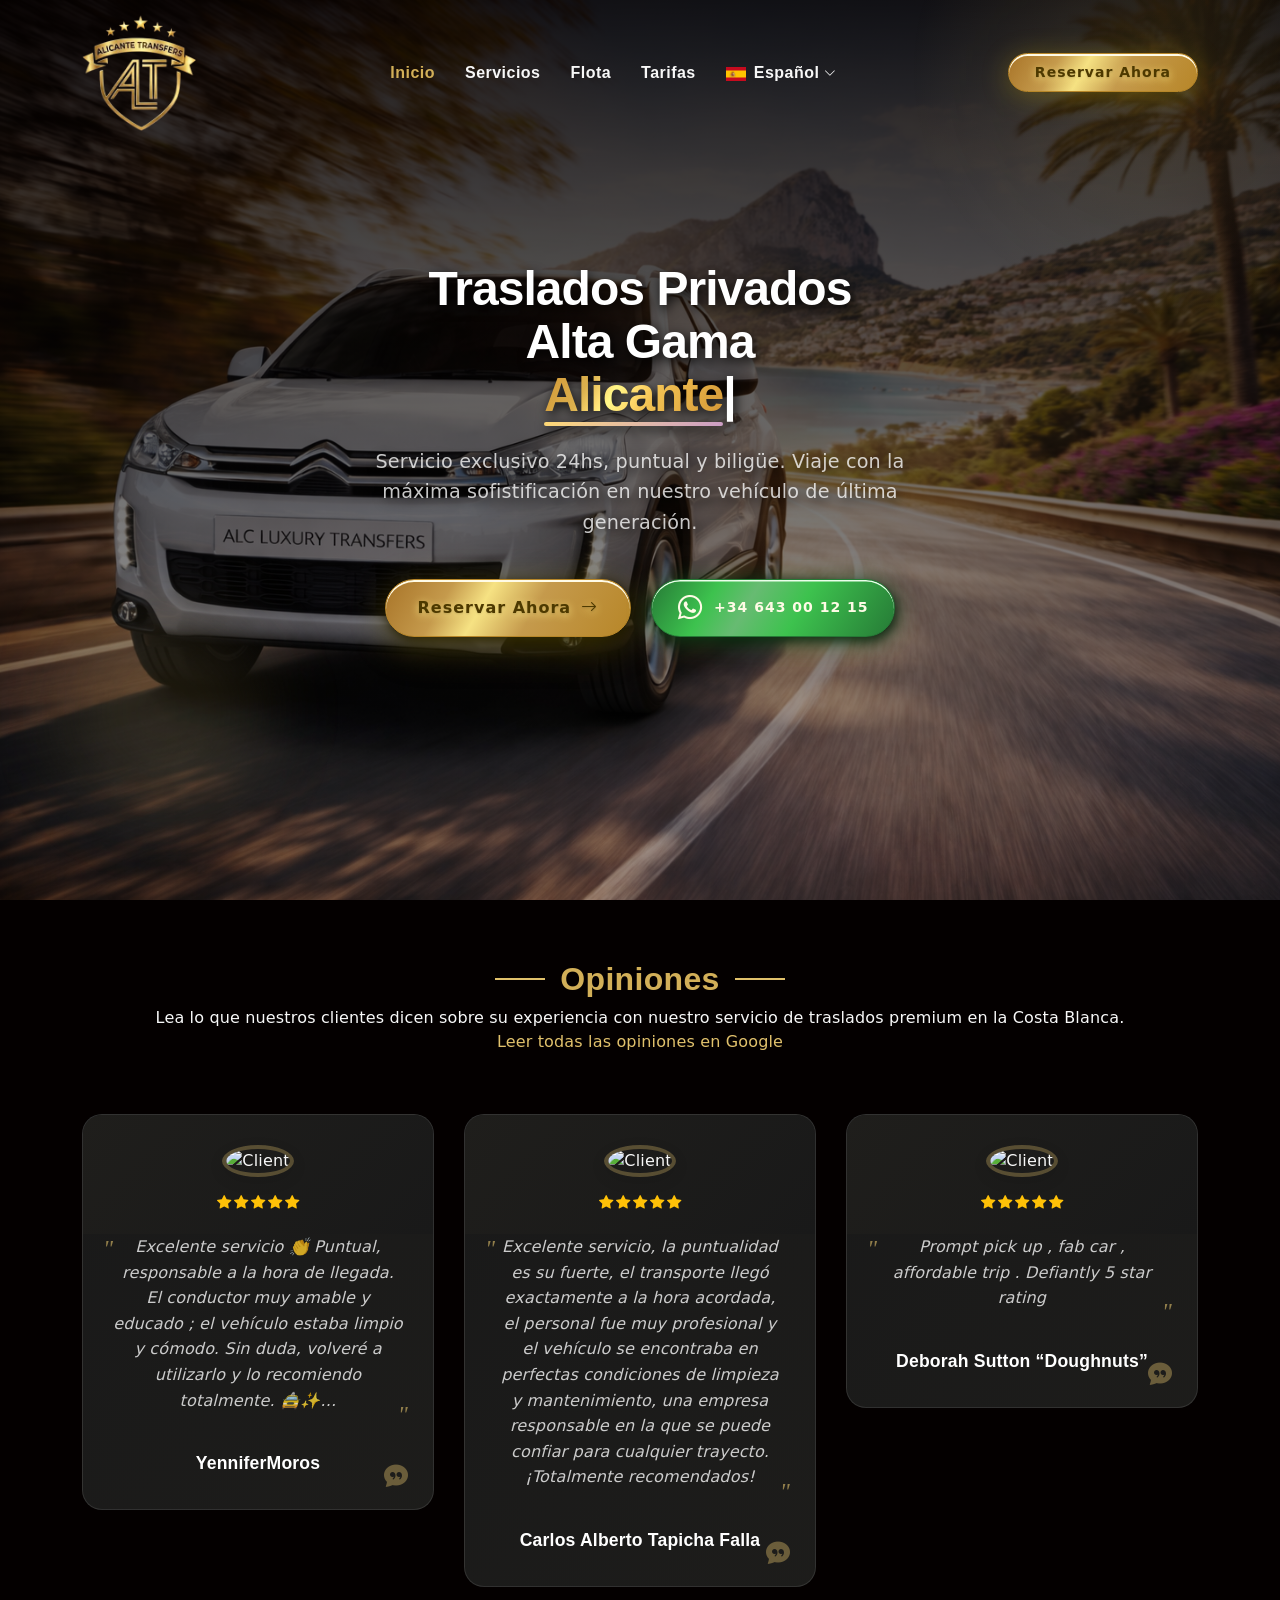
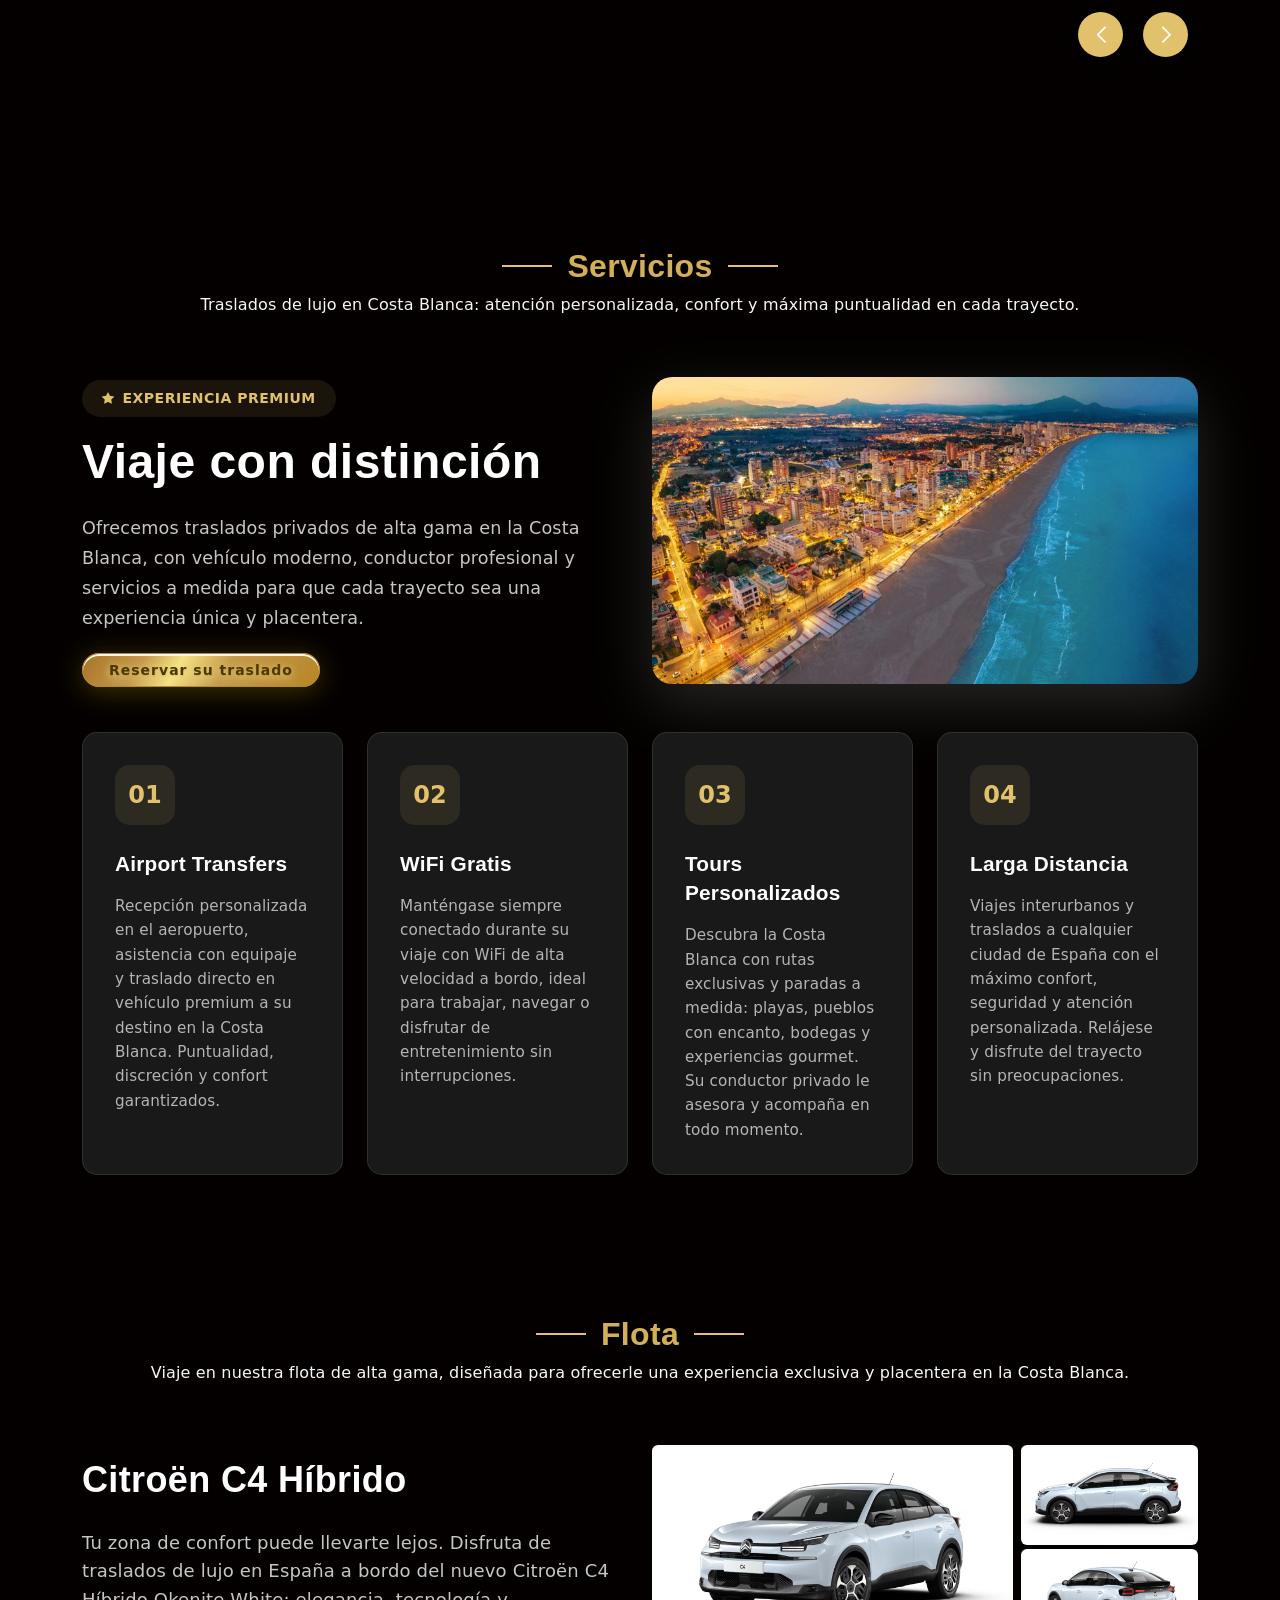
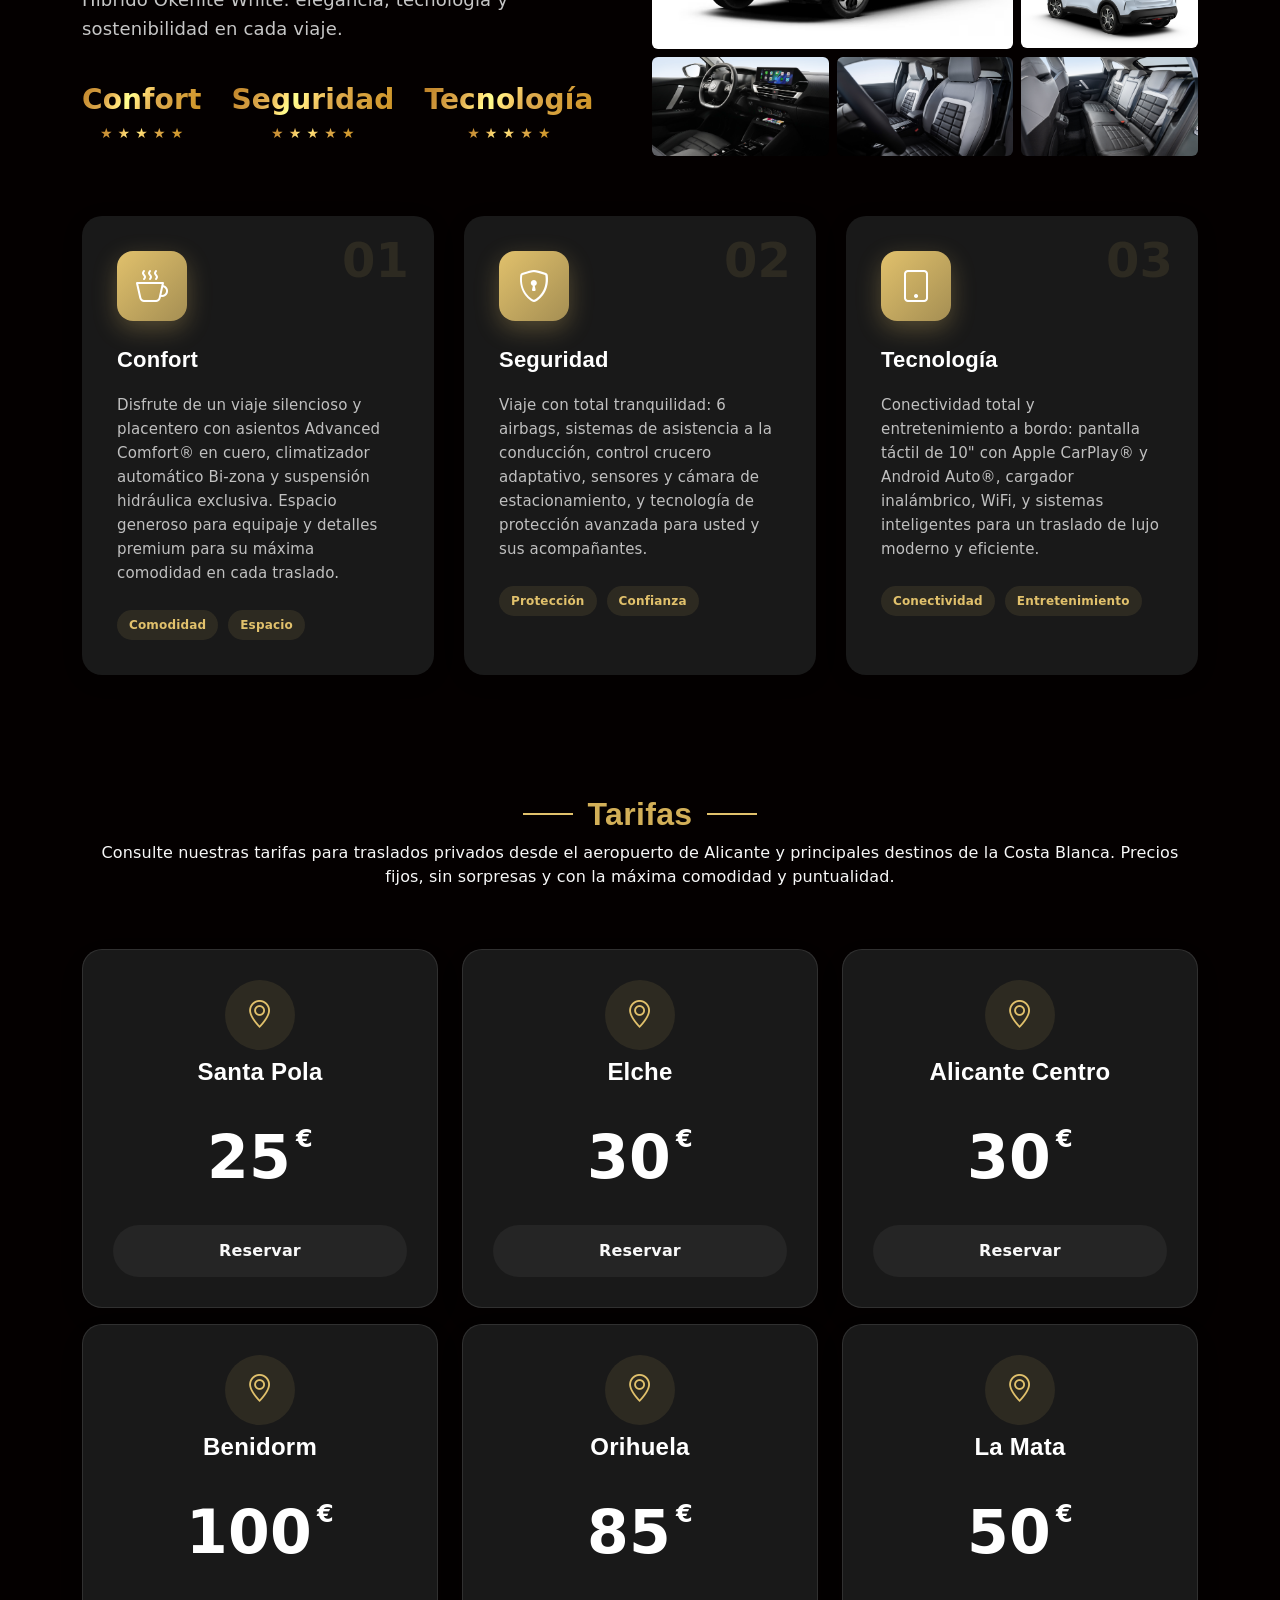
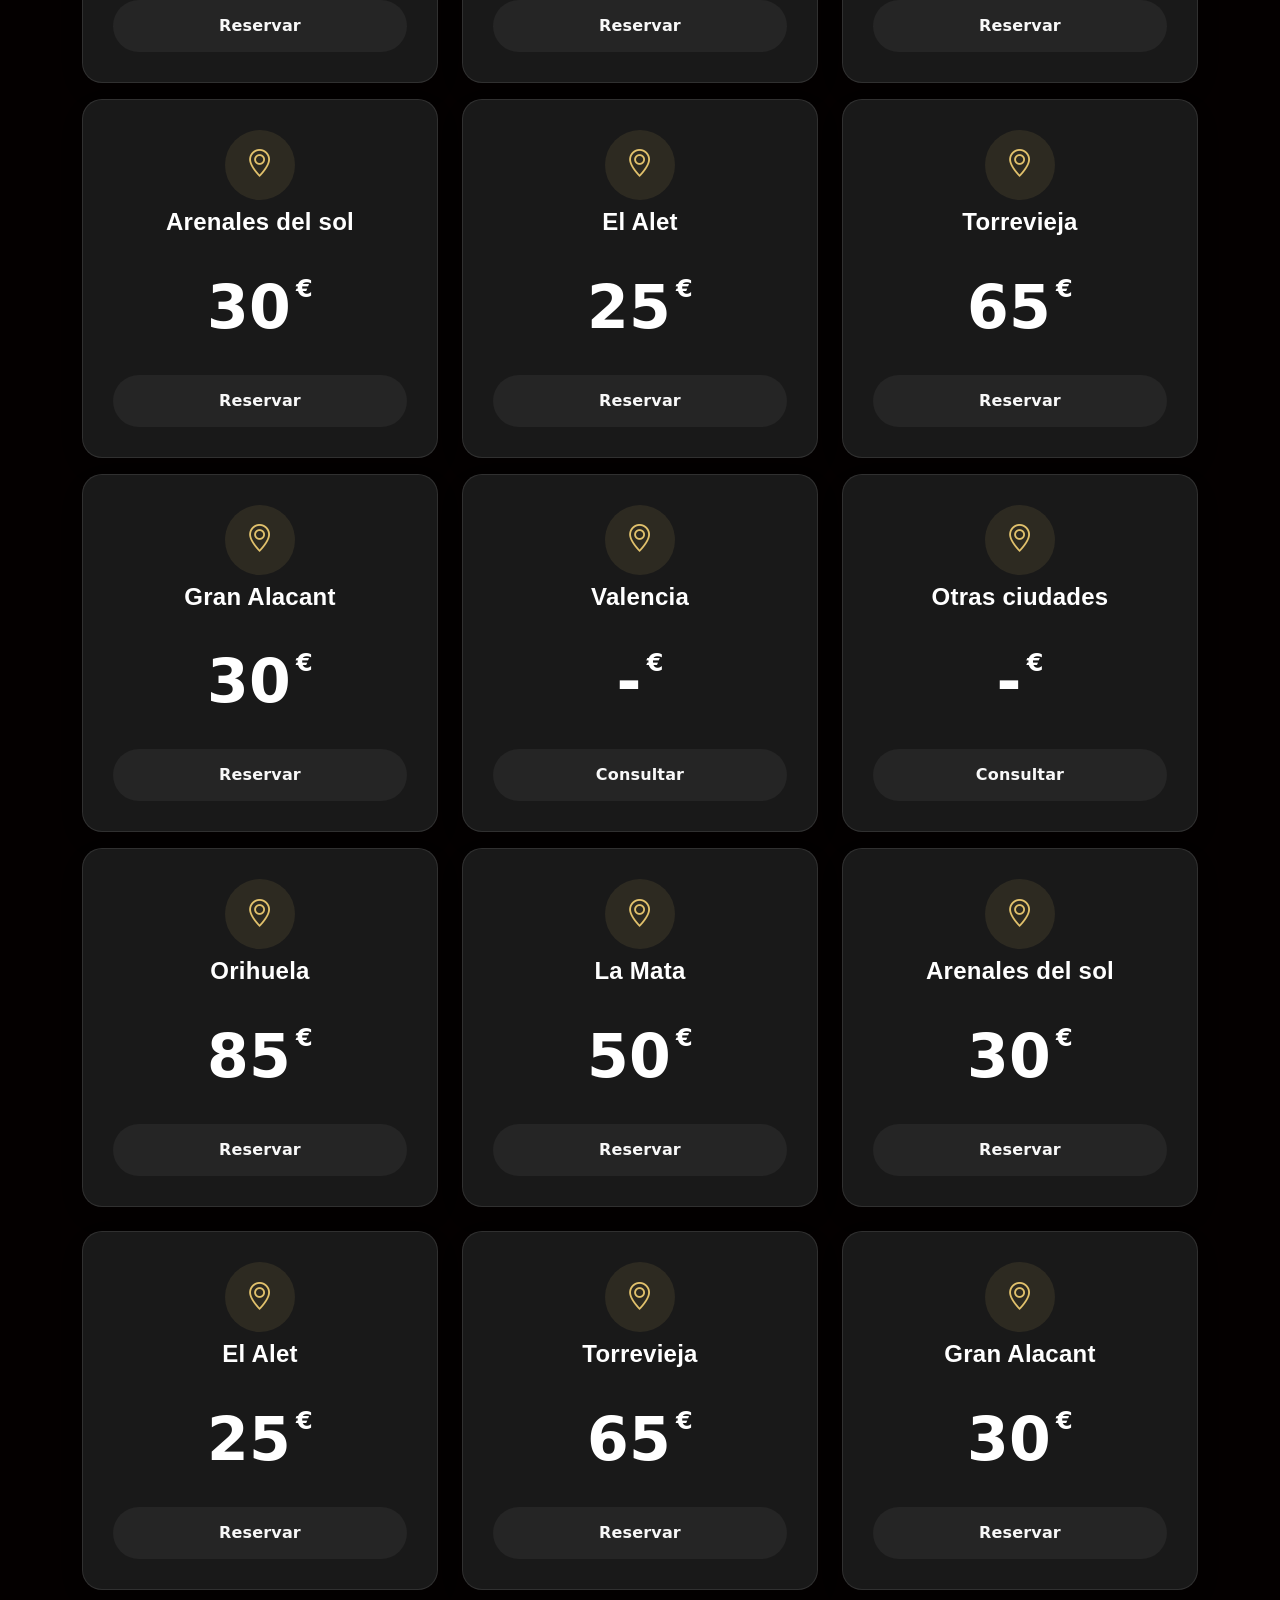
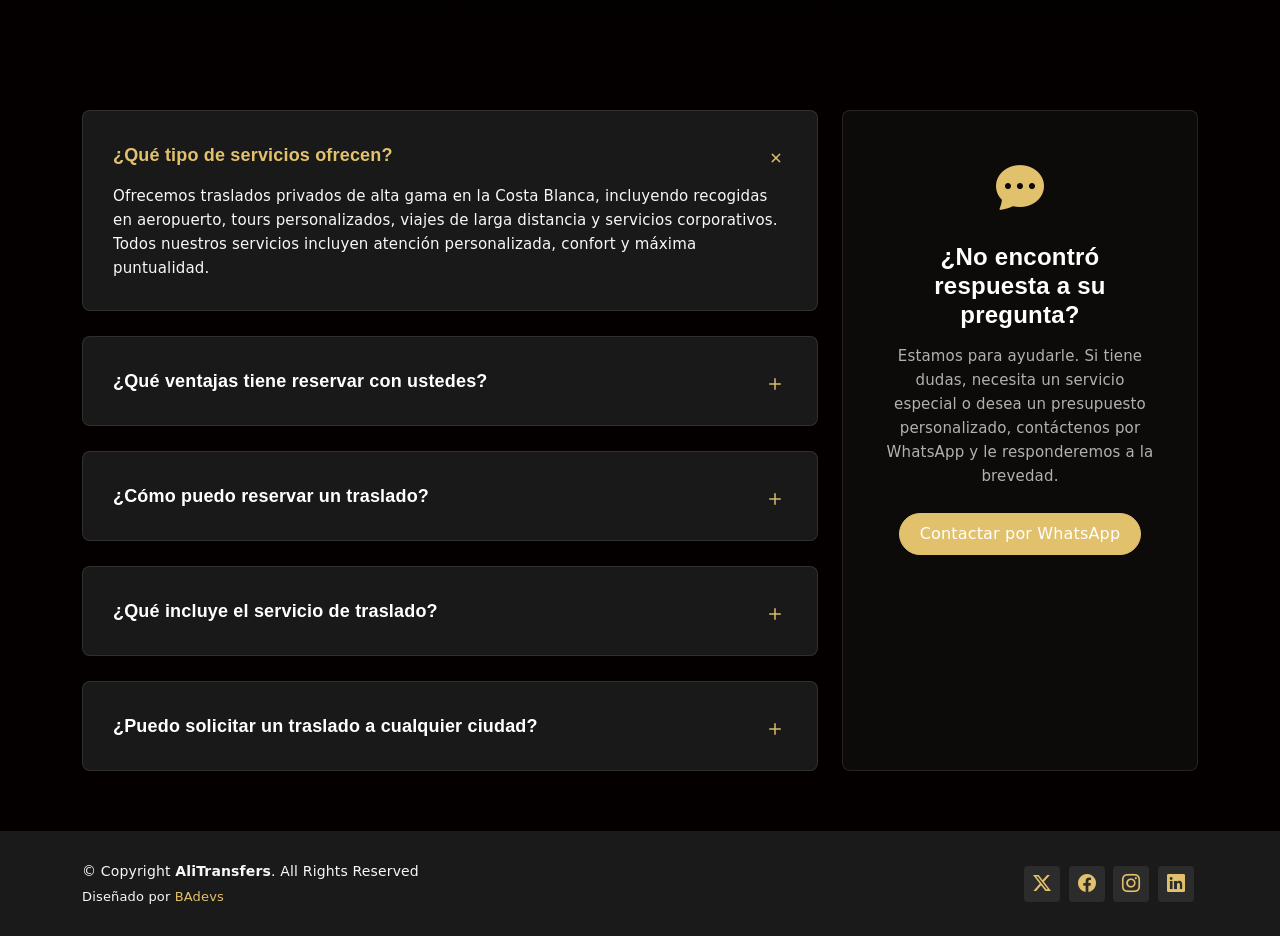
==== es/index.html @ 5e10431e "post qa test" ====
<!DOCTYPE html>
<html lang="es">

<head>
  <meta charset="utf-8">
  <meta content="width=device-width, initial-scale=1.0" name="viewport">
  <title>Traslados Privados Costa Blanca | Alicante, Elche, Benidorm y Valencia | AliTransfers</title>
  <meta name="description" content="Traslados privados de lujo en Costa Blanca, Alicante, Elche, Benidorm y Valencia. Servicio exclusivo 24/7, conductor profesional, vehículo moderno, atención personalizada, puntualidad y confort. Reserva tu transfer premium con AliTransfers.">

  <!-- Open Graph Meta Tags -->
  <meta property="og:title" content="Traslados Privados Costa Blanca | Alicante, Elche, Benidorm y Valencia | AliTransfers">
  <meta property="og:description" content="Traslados privados de lujo en Costa Blanca, Alicante, Elche, Benidorm y Valencia. Servicio exclusivo 24/7, conductor profesional, vehículo moderno, atención personalizada, puntualidad y confort. Reserva tu transfer premium con AliTransfers.">
  <meta property="og:type" content="website">
  <meta property="og:url" content="https://alitransfers.com/es/">
  <meta property="og:image" content="https://alitransfers.com/assets/img/misc/alicante-transfers5.png">
  <meta property="og:site_name" content="AliTransfers">
  <meta name="twitter:card" content="summary_large_image">
  <meta name="twitter:title" content="Traslados Privados Costa Blanca | Alicante, Elche, Benidorm y Valencia | AliTransfers">
  <meta name="twitter:description" content="Traslados privados de lujo en Costa Blanca, Alicante, Elche, Benidorm y Valencia. Servicio exclusivo 24/7, conductor profesional, vehículo moderno, atención personalizada, puntualidad y confort. Reserva tu transfer premium con AliTransfers.">
  <meta name="twitter:image" content="https://alitransfers.com/assets/img/misc/alicante-transfers5.png">

  <link rel="canonical" href="https://alitransfers.com/es/">
  <link rel="alternate" href="https://alitransfers.com/" hreflang="en">
  <link rel="alternate" href="https://alitransfers.com/es/" hreflang="es">
  <link rel="alternate" href="https://alitransfers.com/" hreflang="x-default">
  <meta name="robots" content="index, follow">
  <!-- Google Tag Manager -->

  <!-- Datos estructurados LocalBusiness -->
  <script type="application/ld+json">
  {
    "@context": "https://schema.org",
    "@type": "LocalBusiness",
    "name": "AliTransfers",
    "image": "https://alitransfers.com/assets/img/misc/alicante-transfers5.png",
    "@id": "https://alitransfers.com/es/",
    "url": "https://alitransfers.com/es/",
    "telephone": "+34 643 00 12 15",
    "address": {
      "@type": "PostalAddress",
      "addressLocality": "Alicante",
      "addressRegion": "Alicante",
      "addressCountry": "ES"
    },
    "areaServed": ["Alicante", "Elche", "Benidorm", "Valencia", "Santa Pola", "Costa Blanca"],
    "description": "Traslados privados de lujo en Costa Blanca, Alicante, Elche, Benidorm y Valencia. Servicio exclusivo 24/7, conductor profesional, vehículo moderno, atención personalizada, puntualidad y confort.",
    "priceRange": "€€",
    "contactPoint": {
      "@type": "ContactPoint",
      "telephone": "+34 643 00 12 15",
      "contactType": "servicio al cliente",
      "availableLanguage": ["Español", "Inglés"]
    }
  }
  </script>
  <!-- Datos estructurados de Reseñas/Testimonios -->
  <script type="application/ld+json">
  {
    "@context": "https://schema.org",
    "@type": "Product",
    "name": "AliTransfers - Traslados Privados Costa Blanca",
    "image": "https://alitransfers.com/assets/img/misc/alicante-transfers5.png",
    "aggregateRating": {
      "@type": "AggregateRating",
      "ratingValue": "5",
      "reviewCount": "5"
    },
    "review": [
      {
        "@type": "Review",
        "author": { "@type": "Person", "name": "YenniferMoros" },
        "reviewRating": { "@type": "Rating", "ratingValue": "5", "bestRating": "5" },
        "reviewBody": "Excelente servicio 👏 Puntual, responsable a la hora de llegada. El conductor muy amable y educado ; el vehículo estaba limpio y cómodo. Sin duda, volveré a utilizarlo y lo recomiendo totalmente. 🚖✨…"
      },
      {
        "@type": "Review",
        "author": { "@type": "Person", "name": "Carlos Alberto Tapicha Falla" },
        "reviewRating": { "@type": "Rating", "ratingValue": "5", "bestRating": "5" },
        "reviewBody": "Excelente servicio, la puntualidad es su fuerte, el transporte llegó exactamente a la hora acordada, el personal fue muy profesional y el vehículo se encontraba en perfectas condiciones de limpieza y mantenimiento, una empresa responsable en la que se puede confiar para cualquier trayecto. ¡Totalmente recomendados!"
      },
      {
        "@type": "Review",
        "author": { "@type": "Person", "name": "Deborah Sutton “Doughnuts”" },
        "reviewRating": { "@type": "Rating", "ratingValue": "5", "bestRating": "5" },
        "reviewBody": "Prompt pick up , fab car , affordable trip . Defiantly 5 star rating"
      },
      {
        "@type": "Review",
        "author": { "@type": "Person", "name": "Micaela" },
        "reviewRating": { "@type": "Rating", "ratingValue": "5", "bestRating": "5" },
        "reviewBody": "I always call him for all my trips because he is a professional driver, punctual,safe, flexible , easy to book and has new and always clean car."
      },
      {
        "@type": "Review",
        "author": { "@type": "Person", "name": "Carlos Enrique León Soto" },
        "reviewRating": { "@type": "Rating", "ratingValue": "5", "bestRating": "5" },
        "reviewBody": "Service is amazing, the drivers are very kind and they follow the traffic rules to the point. The vehicles are very nice, clean and modern"
      }
    ]
  }
  </script>
  <script>(function(w,d,s,l,i){w[l]=w[l]||[];w[l].push({'gtm.start':
  new Date().getTime(),event:'gtm.js'});var f=d.getElementsByTagName(s)[0],
  j=d.createElement(s),dl=l!='dataLayer'?'&l='+l:'';j.async=true;j.src=
  'https://www.googletagmanager.com/gtm.js?id='+i+dl;f.parentNode.insertBefore(j,f);
  })(window,document,'script','dataLayer','GTM-KZGMG6LC');</script>
  <!-- End Google Tag Manager -->

  <!-- Favicons -->
  <link href="../assets/img/favicon.png" rel="icon">
  <link href="../assets/img/apple-touch-icon.png" rel="apple-touch-icon">

  <!-- Fonts -->
  <link href="https://fonts.googleapis.com" rel="preconnect">
  <link href="https://fonts.gstatic.com" rel="preconnect" crossorigin>
  <link href="https://fonts.googleapis.com/css2?family=Roboto:ital,wght@0,100;0,300;0,400;0,500;0,700;0,900;1,100;1,300;1,400;1,500;1,700;1,900&family=Raleway:ital,wght@0,100;0,200;0,300;0,400;0,500;0,600;0,700;0,800;0,900;1,100;1,200;1,300;1,400;1,500;1,600;1,700;1,800;1,900&display=swap" rel="stylesheet">

  <!-- Vendor CSS Files -->
  <link href="../assets/vendor/bootstrap/css/bootstrap.min.css" rel="stylesheet">
  <link href="../assets/vendor/bootstrap-icons/bootstrap-icons.css" rel="stylesheet">
  <link href="../assets/vendor/aos/aos.css" rel="stylesheet">
  <link href="../assets/vendor/glightbox/css/glightbox.min.css" rel="stylesheet">
  <link href="../assets/vendor/swiper/swiper-bundle.min.css" rel="stylesheet">

  <!-- Main CSS File -->
  <link href="../assets/css/main.css" rel="stylesheet">

  <!-- Icons -->
  <link rel="stylesheet" href="https://cdnjs.cloudflare.com/ajax/libs/font-awesome/6.0.0/css/all.min.css">

</head>

<body class="index-page" role="document">
  <!-- Google Tag Manager (noscript) -->
  <noscript><iframe src="https://www.googletagmanager.com/ns.html?id=GTM-KZGMG6LC"
  height="0" width="0" style="display:none;visibility:hidden"></iframe></noscript>
  <!-- End Google Tag Manager (noscript) -->

  <header id="header" class="header d-flex align-items-center fixed-top" role="banner">
    <div class="container position-relative d-flex align-items-center justify-content-between">

      <a href="." class="logo d-flex align-items-center me-auto me-xl-0">
        <img src="../assets/img/misc/alicante-transfers5.png" alt="AliTransfers - Traslados privados Costa Blanca, Alicante, Elche, Benidorm, Valencia" loading="lazy">
      </a>

      <nav id="navmenu" class="navmenu" role="navigation" aria-label="Menú principal">
        <ul>
          <li><a href="#hero" class="active">Inicio</a></li>
          <li><a href="#services">Servicios</a></li>
          <li><a href="#features">Flota</a></li>
          <li><a href="#pricing">Tarifas</a></li>
          <li class="dropdown lang-dropdown">
            <a href="#" id="selected-lang"><span class="lang-flag"><img src="../assets/img/misc/flag-es.png" alt="Español" style="width:20px;height:14px;margin-right:8px;vertical-align:middle;"></span> <span class="lang-label">Español</span> <i class="bi bi-chevron-down toggle-dropdown"></i></a>
            <ul>
              <li><a href="../" class="lang-option" data-lang="en" data-flag="../assets/img/misc/flag-uk.png" data-label="English"><img src="../assets/img/misc/flag-uk.png" alt="English" style="width:20px;height:14px;margin-right:8px;vertical-align:middle;"> English</a></li>
              <li><a href="." class="lang-option" data-lang="es" data-flag="../assets/img/misc/flag-es.png" data-label="Español"><img src="../assets/img/misc/flag-es.png" alt="Español" style="width:20px;height:14px;margin-right:8px;vertical-align:middle;"> Español</a></li>
            </ul>
          </li>
        </ul>
        <i class="mobile-nav-toggle d-xl-none bi bi-list"></i>
      </nav>

      <a class="btn-getstarted" href="https://wa.me/+34643001215?text=Hola,%20quiero%20hacer%20una%20reserva.">Reservar Ahora</a>

    </div>
  </header>

  <main class="main" role="main">

    <!-- Hero Section -->
    <section id="hero" class="hero section" aria-labelledby="hero-title">
      <div class="container">
        <div class="hero-wrapper">

          <div class="hero-main-content text-center">
            <h1 id="hero-title" class="hero-title" data-aos="zoom-in" data-aos-delay="200">
              Traslados Privados<br>
              Alta Gama<br>
              <span class="typed" data-typed-items="Alicante,Santa Pola,Elche,Benidorm,Valencia"></span>
            </h1>

            <p class="hero-description" data-aos="fade-up" data-aos-delay="300">
              Servicio exclusivo 24hs, puntual y biligüe. Viaje con la máxima sofistificación en nuestro vehículo de última generación.
            </p>

            <div class="hero-actions" data-aos="fade-up" data-aos-delay="400">
              <a href="https://wa.me/+34643001215?text=Hola,%20quiero%20hacer%20una%20reserva." class="action-btn primary">
                <span>Reservar Ahora</span>
                <i class="bi bi-arrow-right"></i>
              </a>
                <a class="action-btn secondary glightbox wp" href="https://wa.me/+34643001215?text=Hola,%20quiero%20hacer%20una%20reserva."
                 itemscope itemtype="https://schema.org/ContactPoint" itemprop="contactPoint">
                  <i class="fab fa-whatsapp fa-2x"></i>
                  <span itemprop="telephone">+34 643 00 12 15</span>
                  <meta itemprop="contactType" content="servicio al cliente">
                  <meta itemprop="availableLanguage" content="Español">
                </a>
            </div>

          </div>

        </div>
      </div>
    </section><!-- /Hero Section -->

    <!-- Testimonials Section -->
    <section id="testimonials" class="testimonials section" aria-labelledby="testimonials-title">

      <!-- Section Title -->
      <div class="container section-title" data-aos="fade-up">
        <h2 id="testimonials-title">Opiniones</h2>
        <p>Lea lo que nuestros clientes dicen sobre su experiencia con nuestro servicio de traslados premium en la Costa Blanca.</p>
        <p><a href="https://www.google.com/maps/place/ALIcante+TRANSFERS!/@38.1968574,-0.5640662,17.25z/data=!4m14!1m5!8m4!1e1!2s102187896472333860651!3m1!1e1!3m7!1s0xd624d9bdac49023:0x2ca1e782d1ad9293!8m2!3d38.1965614!4d-0.5612438!9m1!1b1!16s%2Fg%2F11nbyw3ntl?hl=es&entry=ttu&g_ep=EgoyMDI2MDQwOC4wIKXMDSoASAFQAw%3D%3D" target="_blank" rel="noopener">Leer todas las opiniones en Google</a></p>
      </div><!-- End Section Title -->

      <div class="container" data-aos="fade-up" data-aos-delay="100">

        <div class="testimonial-slider swiper init-swiper">
          <script type="application/json" class="swiper-config">
            {
              "loop": true,
              "speed": 600,
              "autoplay": {
                "delay": 4000
              },
              "slidesPerView": 1,
              "spaceBetween": 30,
              "navigation": {
                "nextEl": ".swiper-button-next",
                "prevEl": ".swiper-button-prev"
              },
              "breakpoints": {
                "768": {
                  "slidesPerView": 2
                },
                "1200": {
                  "slidesPerView": 3
                }
              }
            }
          </script>

          <div class="swiper-wrapper">

            <!-- Testimonial Slide 1 -->
            <div class="swiper-slide">
              <div class="testimonial-item" data-aos="zoom-in" data-aos-delay="200">
                <div class="testimonial-header">
                  <img src="https://lh3.googleusercontent.com/a-/ALV-UjV5kBj1W375rYeSC1_hzyzmMLvi3tV65BuY8KFxmoqtmW4D58w=w80-h80-p-rp-mo-br100" alt="Client" class="img-fluid" loading="lazy">
                  <div class="rating">
                    <i class="bi bi-star-fill"></i>
                    <i class="bi bi-star-fill"></i>
                    <i class="bi bi-star-fill"></i>
                    <i class="bi bi-star-fill"></i>
                    <i class="bi bi-star-fill"></i>
                  </div>
                </div>
                <div class="testimonial-body">
                  <p>Excelente servicio 👏 Puntual, responsable a la hora de llegada. El conductor muy amable y educado ; el vehículo estaba limpio y cómodo. Sin duda, volveré a utilizarlo y lo recomiendo totalmente. 🚖✨…</p>
                </div>
                <div class="testimonial-footer">
                  <h5>YenniferMoros</h5>
                  <div class="quote-icon">
                    <i class="bi bi-chat-quote-fill"></i>
                  </div>
                </div>
              </div>
            </div><!-- End Testimonial Slide -->

            <!-- Testimonial Slide 2 -->
            <div class="swiper-slide">
              <div class="testimonial-item" data-aos="zoom-in" data-aos-delay="300">
                <div class="testimonial-header">
                  <img src="https://lh3.googleusercontent.com/a-/ALV-UjXCoz-GCzJHlQ7ywdPS2C7wkZFzQDrdxnoDCm4kXQLdtD24iCSmtw=w80-h80-p-rp-mo-ba2-br100" alt="Client" class="img-fluid" loading="lazy">
                  <div class="rating">
                    <i class="bi bi-star-fill"></i>
                    <i class="bi bi-star-fill"></i>
                    <i class="bi bi-star-fill"></i>
                    <i class="bi bi-star-fill"></i>
                    <i class="bi bi-star-fill"></i>
                  </div>
                </div>
                <div class="testimonial-body">
                  <p>Excelente servicio, la puntualidad es su fuerte, el transporte llegó exactamente a la hora acordada, el personal fue muy profesional y el vehículo se encontraba en perfectas condiciones de limpieza y mantenimiento, una empresa responsable en la que se puede confiar para cualquier trayecto. ¡Totalmente recomendados!</p>
                </div>
                <div class="testimonial-footer">
                  <h5>Carlos Alberto Tapicha Falla</h5>
                  <div class="quote-icon">
                    <i class="bi bi-chat-quote-fill"></i>
                  </div>
                </div>
              </div>
            </div><!-- End Testimonial Slide -->

            <!-- Testimonial Slide 3 -->
            <div class="swiper-slide">
              <div class="testimonial-item" data-aos="zoom-in" data-aos-delay="400">
                <div class="testimonial-header">
                  <img src="https://lh3.googleusercontent.com/a-/ALV-UjVdKFH2kgsf0NaDqwcmehLueVzdwGZlN4vAPbHE3PKw7vNoFAtt=w80-h80-p-rp-mo-ba3-br100" alt="Client" class="img-fluid" loading="lazy">
                  <div class="rating">
                    <i class="bi bi-star-fill"></i>
                    <i class="bi bi-star-fill"></i>
                    <i class="bi bi-star-fill"></i>
                    <i class="bi bi-star-fill"></i>
                    <i class="bi bi-star-fill"></i>
                  </div>
                </div>
                <div class="testimonial-body">
                  <p>Prompt pick up , fab car , affordable trip . Defiantly 5 star rating</p>
                </div>
                <div class="testimonial-footer">
                  <h5>Deborah Sutton “Doughnuts”</h5>
                  <div class="quote-icon">
                    <i class="bi bi-chat-quote-fill"></i>
                  </div>
                </div>
              </div>
            </div><!-- End Testimonial Slide -->

            <!-- Testimonial Slide 4 -->
            <div class="swiper-slide">
              <div class="testimonial-item" data-aos="zoom-in" data-aos-delay="500">
                <div class="testimonial-header">
                  <img src="https://lh3.googleusercontent.com/a-/ALV-UjUpVuB1SuBLTWYRs-y188Td-7-vCqM2Vch4UKNP0Wo3QCEJscJr=w80-h80-p-rp-mo-br100" alt="Client" class="img-fluid" loading="lazy">
                  <div class="rating">
                    <i class="bi bi-star-fill"></i>
                    <i class="bi bi-star-fill"></i>
                    <i class="bi bi-star-fill"></i>
                    <i class="bi bi-star-fill"></i>
                    <i class="bi bi-star-fill"></i>
                  </div>
                </div>
                <div class="testimonial-body">
                  <p>I always call him for all my trips because he is a professional driver, punctual,safe, flexible , easy to book and has new and always clean car.</p>
                </div>
                <div class="testimonial-footer">
                  <h5>Micaela</h5>
                  <div class="quote-icon">
                    <i class="bi bi-chat-quote-fill"></i>
                  </div>
                </div>
              </div>
            </div><!-- End Testimonial Slide -->

            <!-- Testimonial Slide 5 -->
            <div class="swiper-slide">
              <div class="testimonial-item" data-aos="zoom-in" data-aos-delay="600">
                <div class="testimonial-header">
                  <img src="https://lh3.googleusercontent.com/a-/ALV-UjXJnoDAIquDI0rSUm8yWtnz62yjoRfg_jvpu8sb4prkaY2V4T3GFg=w80-h80-p-rp-mo-br100" alt="Client" class="img-fluid" loading="lazy">
                  <div class="rating">
                    <i class="bi bi-star-fill"></i>
                    <i class="bi bi-star-fill"></i>
                    <i class="bi bi-star-fill"></i>
                    <i class="bi bi-star-fill"></i>
                    <i class="bi bi-star-fill"></i>
                  </div>
                </div>
                <div class="testimonial-body">
                  <p>Service is amazing, the drivers are very kind and they follow the traffic rules to the point. The vehicles are very nice, clean and modern</p>
                </div>
                <div class="testimonial-footer">
                  <h5>Carlos Enrique León Soto</h5>
                  <div class="quote-icon">
                    <i class="bi bi-chat-quote-fill"></i>
                  </div>
                </div>
              </div>
            </div><!-- End Testimonial Slide -->

          </div>

          <div class="swiper-navigation">
            <div class="swiper-button-prev"></div>
            <div class="swiper-button-next"></div>
          </div>

        </div>

      </div>

    </section><!-- /Testimonials Section -->

    <!-- Services Section -->
    <section id="services" class="services section" aria-labelledby="services-title">

      <!-- Section Title -->
      <div class="container section-title" data-aos="fade-up">
        <h2 id="services-title">Servicios</h2>
        <p>Traslados de lujo en Costa Blanca: atención personalizada, confort y máxima puntualidad en cada trayecto.</p>
      </div><!-- End Section Title -->

      <div class="container" data-aos="fade-up" data-aos-delay="100">

        <div class="row align-items-center">
          <div class="col-lg-6">
            <div class="intro-content" data-aos="fade-right" data-aos-delay="100">
              <div class="section-badge mb-3" data-aos="zoom-in" data-aos-delay="50">
                <i class="bi bi-star-fill"></i>
                <span>EXPERIENCIA PREMIUM</span>
              </div>
              <h2 class="section-heading mb-4">Viaje con distinción</h2>
              <p class="section-description mb-4">Ofrecemos traslados privados de alta gama en la Costa Blanca, con vehículo moderno, conductor profesional y servicios a medida para que cada trayecto sea una experiencia única y placentera.</p>
              <a href="https://wa.me/+34643001215?text=Hola,%20quiero%20hacer%20una%20reserva." class="btn-getstarted" data-aos="fade-right" data-aos-delay="200">
                Reservar su traslado
              </a>
            </div>
          </div>
          <div class="col-lg-6">
            <div class="hero-visual" data-aos="fade-left" data-aos-delay="150">
              <img src="../assets/img/misc/costablanca.jpg" alt="Vehículo de lujo para traslados en Costa Blanca" class="img-fluid" loading="lazy">
            </div>
          </div>
        </div>

        <div class="services-grid mt-5">
          <div class="row g-4">
            <div class="col-lg-3 col-md-6" data-aos="fade-up" data-aos-delay="100">
              <div class="service-card">
                <div class="card-number">
                  <span>01</span>
                </div>
                <div class="card-content">
                  <h5 class="service-title">
                    <a href="#">Airport Transfers</a>
                  </h5>
                  <p class="service-description">Recepción personalizada en el aeropuerto, asistencia con equipaje y traslado directo en vehículo premium a su destino en la Costa Blanca. Puntualidad, discreción y confort garantizados.</p>
                </div>
              </div>
            </div><!-- End Service Card -->

            <div class="col-lg-3 col-md-6" data-aos="fade-up" data-aos-delay="200">
              <div class="service-card">
                <div class="card-number">
                  <span>02</span>
                </div>
                <div class="card-content">
                  <h5 class="service-title">
                    <a href="#">WiFi Gratis</a>
                  </h5>
                  <p class="service-description">Manténgase siempre conectado durante su viaje con WiFi de alta velocidad a bordo, ideal para trabajar, navegar o disfrutar de entretenimiento sin interrupciones.</p>
                </div>
              </div>
            </div><!-- End Service Card -->

            <div class="col-lg-3 col-md-6" data-aos="fade-up" data-aos-delay="300">
              <div class="service-card">
                <div class="card-number">
                  <span>03</span>
                </div>
                <div class="card-content">
                  <h5 class="service-title">
                    <a href="#">Tours Personalizados</a>
                  </h5>
                  <p class="service-description">Descubra la Costa Blanca con rutas exclusivas y paradas a medida: playas, pueblos con encanto, bodegas y experiencias gourmet. Su conductor privado le asesora y acompaña en todo momento.</p>
                </div>
              </div>
            </div><!-- End Service Card -->

            <div class="col-lg-3 col-md-6" data-aos="fade-up" data-aos-delay="100">
              <div class="service-card">
                <div class="card-number">
                  <span>04</span>
                </div>
                <div class="card-content">
                  <h5 class="service-title">
                    <a href="#">Larga Distancia</a>
                  </h5>
                  <p class="service-description">Viajes interurbanos y traslados a cualquier ciudad de España con el máximo confort, seguridad y atención personalizada. Relájese y disfrute del trayecto sin preocupaciones.</p>
                </div>
              </div>
            </div><!-- End Service Card --> 

          </div>
        </div>

      </div>

    </section><!-- /Services Section -->

    <!-- Features Section -->
    <section id="features" class="features section" aria-labelledby="features-title">

      <!-- Section Title -->
      <div class="container section-title" data-aos="fade-up">
        <h2 id="features-title">Flota</h2>
        <p>Viaje en nuestra flota de alta gama, diseñada para ofrecerle una experiencia exclusiva y placentera en la Costa Blanca.</p>
      </div><!-- End Section Title -->

      <div class="container" data-aos="fade-up" data-aos-delay="100">

        <div class="row align-items-center mb-5">
          <div class="col-lg-6" data-aos="fade-right" data-aos-delay="150">
            <div class="intro-content">
              <h2>Citroën C4 Híbrido</h2>
              <p>Tu zona de confort puede llevarte lejos. Disfruta de traslados de lujo en España a bordo del nuevo Citroën C4 Híbrido Okenite White: elegancia, tecnología y sostenibilidad en cada viaje.</p>
              <div class="feature-stats">
                <div class="stat-item">
                  <span class="stat-number">Confort</span>
                  <span class="stat-label">★ ★ ★ ★ ★</span>
                </div>
                <div class="stat-item">
                  <span class="stat-number">Seguridad</span>
                  <span class="stat-label">★ ★ ★ ★ ★</span>
                </div>
                <div class="stat-item">
                  <span class="stat-number">Tecnología</span>
                  <span class="stat-label">★ ★ ★ ★ ★</span>
                </div>
              </div>
            </div>
          </div>
          <div class="col-lg-6" data-aos="fade-left" data-aos-delay="200">
            <div class="gallery-grid row g-2">
              <div class="col-6 col-md-8">
                <a href="../assets/img/misc/alicante-transfers-alitransfers.jpg" class="glightbox" data-gallery="fleet-gallery">
                  <img src="../assets/img/misc/alicante-transfers-alitransfers.jpg" alt="Citroën C4 Hybrid interior" class="img-fluid rounded" loading="lazy">
                </a>
              </div>
              <div class="col-6 col-md-4 d-flex flex-column">
                <a href="../assets/img/misc/alicante-taxi-transfers.jpg" class="glightbox mb-md-0" data-gallery="fleet-gallery">
                  <img src="../assets/img/misc/alicante-taxi-transfers.jpg" alt="AliTransfers fleet - Citroën C4 Hybrid luxury vehicle" class="img-fluid rounded" loading="lazy">
                </a>
                <a href="../assets/img/misc/alicante-luxury-transfers.jpg" class="glightbox d-none d-md-block pt-1" data-gallery="fleet-gallery">
                  <img src="../assets/img/misc/alicante-luxury-transfers.jpg" alt="Citroën C4 Hybrid rear view" class="img-fluid rounded" loading="lazy">
                </a>
              </div>
              <!-- Imagen secundaria en móvil, fuera de la columna -->
              <div class="col-6 d-md-none">
                <a href="../assets/img/misc/alicante-luxury-transfers.jpg" class="pt-1">
                  <img src="../assets/img/misc/alicante-luxury-transfers.jpg" alt="Citroën C4 Hybrid rear view" class="img-fluid rounded" loading="lazy">
                </a>
              </div>
              <div class="col-6 col-md-4">
                <a href="../assets/img/misc/alitransfers-private-transfers-vip.png" class="glightbox" data-gallery="fleet-gallery">
                  <img src="../assets/img/misc/alitransfers-private-transfers-vip.png" alt="AliTransfers Private Transfers VIP" class="img-fluid rounded" loading="lazy">
                </a>
              </div>
              <div class="col-6 col-md-4">
                <a href="../assets/img/misc/alitrnsfers-airport-luxury-transfers.png" class="glightbox" data-gallery="fleet-gallery">
                  <img src="../assets/img/misc/alitrnsfers-airport-luxury-transfers.png" alt="AliTransfers Airport Luxury Transfers" class="img-fluid rounded" loading="lazy">
                </a>
              </div>
              <div class="col-6 col-md-4">
                <a href="../assets/img/misc/alc-airport-transfers.png" class="glightbox" data-gallery="fleet-gallery">
                  <img src="../assets/img/misc/alc-airport-transfers.png" alt="Citroën C4 Hybrid front view" class="img-fluid rounded" loading="lazy">
                </a>
              </div>
            </div>
          </div>
        </div>

        <div class="features-grid">
          <div class="feature-item" data-aos="flip-up" data-aos-delay="250">
            <div class="feature-number">01</div>
            <div class="feature-content">
              <div class="feature-icon">
                <i class="bi bi-cup-hot"></i>
              </div>
              <h4>Confort</h4>
              <p>Disfrute de un viaje silencioso y placentero con asientos Advanced Comfort® en cuero, climatizador automático Bi-zona y suspensión hidráulica exclusiva. Espacio generoso para equipaje y detalles premium para su máxima comodidad en cada traslado.</p>
              <div class="feature-tags">
                <span class="tag">Comodidad</span>
                <span class="tag">Espacio</span>
              </div>
            </div>
          </div>

          <div class="feature-item" data-aos="flip-up" data-aos-delay="300">
            <div class="feature-number">02</div>
            <div class="feature-content">
              <div class="feature-icon">
                <i class="bi bi-shield-lock"></i>
              </div>
              <h4>Seguridad</h4>
              <p>Viaje con total tranquilidad: 6 airbags, sistemas de asistencia a la conducción, control crucero adaptativo, sensores y cámara de estacionamiento, y tecnología de protección avanzada para usted y sus acompañantes.</p>
              <div class="feature-tags">
                <span class="tag">Protección</span>
                <span class="tag">Confianza</span>
              </div>
            </div>
          </div>

          <div class="feature-item" data-aos="flip-up" data-aos-delay="350">
            <div class="feature-number">03</div>
            <div class="feature-content">
              <div class="feature-icon">
                <i class="bi bi-tablet"></i>
              </div>
              <h4>Tecnología</h4>
              <p>Conectividad total y entretenimiento a bordo: pantalla táctil de 10" con Apple CarPlay® y Android Auto®, cargador inalámbrico, WiFi, y sistemas inteligentes para un traslado de lujo moderno y eficiente.</p>
              <div class="feature-tags">
                <span class="tag">Conectividad</span>
                <span class="tag">Entretenimiento</span>
              </div>
            </div>
          </div>

      </div>

    </section><!-- /Features Section -->

    <!-- Pricing Section -->
    <section id="pricing" class="pricing section" aria-labelledby="pricing-title">

      <!-- Section Title -->
      <div class="container section-title" data-aos="fade-up">
        <h2 id="pricing-title">Tarifas</h2>
        <p>Consulte nuestras tarifas para traslados privados desde el aeropuerto de Alicante y principales destinos de la Costa Blanca. Precios fijos, sin sorpresas y con la máxima comodidad y puntualidad.</p>
      </div><!-- End Section Title -->

      <div class="container" data-aos="fade-up" data-aos-delay="100">
        <div class="row gy-4 mb-3">
          <div class="col-lg-4 col-md-4">
            <div class="pricing-card h-100">
              <div class="plan-header text-center">
                <div class="plan-icon mb-2">
                  <i class="bi bi-geo-alt"></i>
                </div>
                <h3>Santa Pola</h3>
              </div>
              <div class="plan-pricing text-center">
                <div class="price">
                  <span class="amount">25</span>
                  <span class="currency">€</span>
                </div>
              </div>
              <div class="plan-cta text-center mt-2">
                <a href="https://wa.me/+34643001215?text=Hola,%20quiero%20hacer%20una%20reserva." class="btn-plan">Reservar</a>
              </div>
            </div>
          </div>
          <div class="col-lg-4 col-md-4">
            <div class="pricing-card h-100">
              <div class="plan-header text-center">
                <div class="plan-icon mb-2">
                  <i class="bi bi-geo-alt"></i>
                </div>
                <h3>Elche</h3>
              </div>
              <div class="plan-pricing text-center">
                <div class="price">
                  <span class="amount">30</span>
                  <span class="currency">€</span>
                </div>
              </div>
              <div class="plan-cta text-center mt-2">
                <a href="https://wa.me/+34643001215?text=Hola,%20quiero%20hacer%20una%20reserva." class="btn-plan">Reservar</a>
              </div>
            </div>
          </div>
          <div class="col-lg-4 col-md-4">
            <div class="pricing-card h-100">
              <div class="plan-header text-center">
                <div class="plan-icon mb-2">
                  <i class="bi bi-geo-alt"></i>
                </div>
                <h3>Alicante Centro</h3>
              </div>
              <div class="plan-pricing text-center">
                <div class="price">
                  <span class="amount">30</span>
                  <span class="currency">€</span>
                </div>
              </div>
              <div class="plan-cta text-center mt-2">
                <a href="https://wa.me/+34643001215?text=Hola,%20quiero%20hacer%20una%20reserva." class="btn-plan">Reservar</a>
              </div>
            </div>
          </div>
        </div>
        <div class="row gy-4 mb-3">
          <div class="col-lg-4 col-md-4">
            <div class="pricing-card h-100">
              <div class="plan-header text-center">
                <div class="plan-icon mb-2">
                  <i class="bi bi-geo-alt"></i>
                </div>
                <h3>Benidorm</h3>
              </div>
              <div class="plan-pricing text-center">
                <div class="price">
                  <span class="amount">100</span>
                  <span class="currency">€</span>
                </div>
              </div>
              <div class="plan-cta text-center mt-2">
                <a href="https://wa.me/+34643001215?text=Hola,%20quiero%20hacer%20una%20reserva." class="btn-plan">Reservar</a>
              </div>
            </div>
          </div>
          <div class="col-lg-4 col-md-4">
            <div class="pricing-card h-100">
              <div class="plan-header text-center">
                <div class="plan-icon mb-2">
                  <i class="bi bi-geo-alt"></i>
                </div>
                <h3>Orihuela</h3>
              </div>
              <div class="plan-pricing text-center">
                <div class="price">
                  <span class="amount">85</span>
                  <span class="currency">€</span>
                </div>
              </div>
              <div class="plan-cta text-center mt-2">
                <a href="https://wa.me/+34643001215?text=Hola,%20quiero%20hacer%20una%20reserva." class="btn-plan">Reservar</a>
              </div>
            </div>
          </div>
          <div class="col-lg-4 col-md-4">
            <div class="pricing-card h-100">
              <div class="plan-header text-center">
                <div class="plan-icon mb-2">
                  <i class="bi bi-geo-alt"></i>
                </div>
                <h3>La Mata</h3>
              </div>
              <div class="plan-pricing text-center">
                <div class="price">
                  <span class="amount">50</span>
                  <span class="currency">€</span>
                </div>
              </div>
              <div class="plan-cta text-center mt-2">
                <a href="https://wa.me/+34643001215?text=Hola,%20quiero%20hacer%20una%20reserva." class="btn-plan">Reservar</a>
              </div>
            </div>
          </div>
        </div>
        <div class="row gy-4 mb-3">
          <div class="col-lg-4 col-md-4">
            <div class="pricing-card h-100">
              <div class="plan-header text-center">
                <div class="plan-icon mb-2">
                  <i class="bi bi-geo-alt"></i>
                </div>
                <h3>Arenales del sol</h3>
              </div>
              <div class="plan-pricing text-center">
                <div class="price">
                  <span class="amount">30</span>
                  <span class="currency">€</span>
                </div>
              </div>
              <div class="plan-cta text-center mt-2">
                <a href="https://wa.me/+34643001215?text=Hola,%20quiero%20hacer%20una%20reserva." class="btn-plan">Reservar</a>
              </div>
            </div>
          </div>
          <div class="col-lg-4 col-md-4">
            <div class="pricing-card h-100">
              <div class="plan-header text-center">
                <div class="plan-icon mb-2">
                  <i class="bi bi-geo-alt"></i>
                </div>
                <h3>El Alet</h3>
              </div>
              <div class="plan-pricing text-center">
                <div class="price">
                  <span class="amount">25</span>
                  <span class="currency">€</span>
                </div>
              </div>
              <div class="plan-cta text-center mt-2">
                <a href="https://wa.me/+34643001215?text=Hola,%20quiero%20hacer%20una%20reserva." class="btn-plan">Reservar</a>
              </div>
            </div>
          </div>
          <div class="col-lg-4 col-md-4">
            <div class="pricing-card h-100">
              <div class="plan-header text-center">
                <div class="plan-icon mb-2">
                  <i class="bi bi-geo-alt"></i>
                </div>
                <h3>Torrevieja</h3>
              </div>
              <div class="plan-pricing text-center">
                <div class="price">
                  <span class="amount">65</span>
                  <span class="currency">€</span>
                </div>
              </div>
              <div class="plan-cta text-center mt-2">
                <a href="https://wa.me/+34643001215?text=Hola,%20quiero%20hacer%20una%20reserva." class="btn-plan">Reservar</a>
              </div>
            </div>
          </div>
        </div>
        <div class="row gy-4 mb-3">
          <div class="col-lg-4 col-md-4">
            <div class="pricing-card h-100">
              <div class="plan-header text-center">
                <div class="plan-icon mb-2">
                  <i class="bi bi-geo-alt"></i>
                </div>
                <h3>Gran Alacant</h3>
              </div>
              <div class="plan-pricing text-center">
                <div class="price">
                  <span class="amount">30</span>
                  <span class="currency">€</span>
                </div>
              </div>
              <div class="plan-cta text-center mt-2">
                <a href="https://wa.me/+34643001215?text=Hola,%20quiero%20hacer%20una%20reserva." class="btn-plan">Reservar</a>
              </div>
            </div>
          </div>
          <div class="col-lg-4 col-md-4">
            <div class="pricing-card h-100">
              <div class="plan-header text-center">
                <div class="plan-icon mb-2">
                  <i class="bi bi-geo-alt"></i>
                </div>
                <h3>Valencia</h3>
              </div>
              <div class="plan-pricing text-center">
                <div class="price">
                  <span class="amount">-</span>
                  <span class="currency">€</span>
                </div>
              </div>
              <div class="plan-cta text-center mt-2">
                <a href="https://wa.me/+34643001215?text=Hola,%20me%20gustaría%20consultar%20el%20precio%20para%20Valencia." class="btn-plan">Consultar</a>
              </div>
            </div>
          </div>
          <div class="col-lg-4 col-md-4">
            <div class="pricing-card h-100">
              <div class="plan-header text-center">
                <div class="plan-icon mb-2">
                  <i class="bi bi-geo-alt"></i>
                </div>
                <h3>Otras ciudades</h3>
              </div>
              <div class="plan-pricing text-center">
                <div class="price">
                  <span class="amount">-</span>
                  <span class="currency">€</span>
                </div>
              </div>
              <div class="plan-cta text-center mt-2">
                <a href="https://wa.me/+34643001215?text=Hola,%20me%20gustar%C3%ADa%20consultar%20el%20precio%20para%20otras%20ciudades." class="btn-plan">Consultar</a>
              </div>
            </div>
          </div>
        </div>
        <div class="row gy-4">
          <div class="col-lg-4 col-md-4">
            <div class="pricing-card h-100">
              <div class="plan-header text-center">
                <div class="plan-icon mb-2">
                  <i class="bi bi-geo-alt"></i>
                </div>
                <h3>Orihuela</h3>
              </div>
              <div class="plan-pricing text-center">
                <div class="price">
                  <span class="amount">85</span>
                  <span class="currency">€</span>
                </div>
              </div>
              <div class="plan-cta text-center mt-2">
                <a href="https://wa.me/+34643001215?text=Hola,%20quiero%20hacer%20una%20reserva." class="btn-plan">Reservar</a>
              </div>
            </div>
          </div>
          <div class="col-lg-4 col-md-4">
            <div class="pricing-card h-100">
              <div class="plan-header text-center">
                <div class="plan-icon mb-2">
                  <i class="bi bi-geo-alt"></i>
                </div>
                <h3>La Mata</h3>
              </div>
              <div class="plan-pricing text-center">
                <div class="price">
                  <span class="amount">50</span>
                  <span class="currency">€</span>
                </div>
              </div>
              <div class="plan-cta text-center mt-2">
                <a href="https://wa.me/+34643001215?text=Hola,%20quiero%20hacer%20una%20reserva." class="btn-plan">Reservar</a>
              </div>
            </div>
          </div>
          <div class="col-lg-4 col-md-4">
            <div class="pricing-card h-100">
              <div class="plan-header text-center">
                <div class="plan-icon mb-2">
                  <i class="bi bi-geo-alt"></i>
                </div>
                <h3>Arenales del sol</h3>
              </div>
              <div class="plan-pricing text-center">
                <div class="price">
                  <span class="amount">30</span>
                  <span class="currency">€</span>
                </div>
              </div>
              <div class="plan-cta text-center mt-2">
                <a href="#" class="btn-plan">Reservar</a>
              </div>
            </div>
          </div>
          <div class="col-lg-4 col-md-4">
            <div class="pricing-card h-100">
              <div class="plan-header text-center">
                <div class="plan-icon mb-2">
                  <i class="bi bi-geo-alt"></i>
                </div>
                <h3>El Alet</h3>
              </div>
              <div class="plan-pricing text-center">
                <div class="price">
                  <span class="amount">25</span>
                  <span class="currency">€</span>
                </div>
              </div>
              <div class="plan-cta text-center mt-2">
                <a href="https://wa.me/+34643001215?text=Hola,%20quiero%20hacer%20una%20reserva." class="btn-plan">Reservar</a>
              </div>
            </div>
          </div>
          <div class="col-lg-4 col-md-4">
            <div class="pricing-card h-100">
              <div class="plan-header text-center">
                <div class="plan-icon mb-2">
                  <i class="bi bi-geo-alt"></i>
                </div>
                <h3>Torrevieja</h3>
              </div>
              <div class="plan-pricing text-center">
                <div class="price">
                  <span class="amount">65</span>
                  <span class="currency">€</span>
                </div>
              </div>
              <div class="plan-cta text-center mt-2">
                <a href="https://wa.me/+34643001215?text=Hola,%20quiero%20hacer%20una%20reserva." class="btn-plan">Reservar</a>
              </div>
            </div>
          </div>
          <div class="col-lg-4 col-md-4">
            <div class="pricing-card h-100">
              <div class="plan-header text-center">
                <div class="plan-icon mb-2">
                  <i class="bi bi-geo-alt"></i>
                </div>
                <h3>Gran Alacant</h3>
              </div>
              <div class="plan-pricing text-center">
                <div class="price">
                  <span class="amount">30</span>
                  <span class="currency">€</span>
                </div>
              </div>
              <div class="plan-cta text-center mt-2">
                <a href="https://wa.me/+34643001215?text=Hola,%20quiero%20hacer%20una%20reserva." class="btn-plan">Reservar</a>
              </div>
            </div>
          </div>    
        </div>
      </div>

    </section><!-- /Pricing Section -->

    <!-- Faq Section -->
    <section id="faq" class="faq section">


      <div class="container" data-aos="fade-up" data-aos-delay="100">
        <div class="row gy-4 justify-content-between">
          <div class="col-lg-8">
            <div class="faq-list">
              <div class="faq-item faq-active" data-aos="fade-up" data-aos-delay="100">
                <h3>¿Qué tipo de servicios ofrecen?</h3>
                <div class="faq-content">
                  <p>
                    Ofrecemos traslados privados de alta gama en la Costa Blanca, incluyendo recogidas en aeropuerto, tours personalizados, viajes de larga distancia y servicios corporativos. Todos nuestros servicios incluyen atención personalizada, confort y máxima puntualidad.
                  </p>
                </div>
                <i class="bi bi-plus faq-toggle"></i>
              </div><!-- End FAQ Item-->

              <div class="faq-item" data-aos="fade-up" data-aos-delay="200">
                <h3>¿Qué ventajas tiene reservar con ustedes?</h3>
                <div class="faq-content">
                  <p>
                    Viajar con nosotros garantiza puntualidad, discreción, vehículo moderno y seguro, conductor profesional bilingüe, WiFi gratis a bordo y flexibilidad para adaptarnos a sus necesidades. Nos enfocamos en brindar una experiencia premium en cada trayecto.
                  </p>
                </div>
                <i class="bi bi-plus faq-toggle"></i>
              </div><!-- End FAQ Item-->

              <div class="faq-item" data-aos="fade-up" data-aos-delay="300">
                <h3>¿Cómo puedo reservar un traslado?</h3>
                <div class="faq-content">
                  <p>
                    Puedes reservar tu traslado fácilmente a través de nuestro sitio web, por WhatsApp o llamando directamente. Solo indica el punto de recogida, destino, fecha y hora, y nos encargamos del resto. También puedes consultar tarifas y disponibilidad sin compromiso.
                  </p>
                </div>
                <i class="bi bi-plus faq-toggle"></i>
              </div><!-- End FAQ Item-->

              <div class="faq-item" data-aos="fade-up" data-aos-delay="400">
                <h3>¿Qué incluye el servicio de traslado?</h3>
                <div class="faq-content">
                  <p>
                    Todos los traslados incluyen vehículo premium Citroën C4 Híbrido, asistencia con equipaje, WiFi, agua, climatizador, y atención personalizada. Si necesitas servicios adicionales, como silla para niños o paradas extra, solo debes solicitarlo al reservar.
                  </p>
                </div>
                <i class="bi bi-plus faq-toggle"></i>
              </div><!-- End FAQ Item-->

              <div class="faq-item" data-aos="fade-up" data-aos-delay="500">
                <h3>¿Puedo solicitar un traslado a cualquier ciudad?</h3>
                <div class="faq-content">
                  <p>
                    Sí, realizamos traslados a cualquier ciudad de España. Si el destino no aparece en la lista de tarifas, puede consultarnos para un presupuesto personalizado sin compromiso.
                  </p>
                </div>
                <i class="bi bi-plus faq-toggle"></i>
              </div><!-- End FAQ Item-->
            </div>
          </div>

          <div class="col-lg-4" data-aos="fade-up" data-aos-delay="200">
            <div class="faq-card">
              <i class="bi bi-chat-dots-fill"></i>
              <h3>¿No encontró respuesta a su pregunta?</h3>
              <p>Estamos para ayudarle. Si tiene dudas, necesita un servicio especial o desea un presupuesto personalizado, contáctenos por WhatsApp y le responderemos a la brevedad.</p>
              <a href="https://wa.me/34643001215?text=Hola%2C%20quisiera%20más%20información%20sobre%20los%20traslados" class="btn btn-primary" target="_blank">Contactar por WhatsApp</a>
            </div>
          </div>
        </div>

      </div>

    </section><!-- /Faq Section -->

  </main>

  <footer id="footer" class="footer light-background">

    <div class="copyright text-center">
      <div class="container d-flex flex-column flex-lg-row justify-content-center justify-content-lg-between align-items-center">

        <div class="d-flex flex-column align-items-center align-items-lg-start">
          <div>
            © Copyright <strong><span>AliTransfers</span></strong>. All Rights Reserved
          </div>
          <div class="credits">
            Diseñado por <a href="https://www.badevs.com/">BAdevs</a>
          </div>
        </div>

        <div class="social-links order-first order-lg-last mb-3 mb-lg-0">
          <a href=""><i class="bi bi-twitter-x"></i></a>
          <a href=""><i class="bi bi-facebook"></i></a>
          <a href="https://www.instagram.com/alicante_transferss/"><i class="bi bi-instagram"></i></a>
          <a href=""><i class="bi bi-linkedin"></i></a>
        </div>

      </div>
    </div>

  </footer>

  <!-- Scroll Top -->
  <a href="#" id="scroll-top" class="scroll-top d-flex align-items-center justify-content-center"><i class="bi bi-arrow-up-short"></i></a>

  <!-- Vendor JS Files -->
  <script src="../assets/vendor/bootstrap/js/bootstrap.bundle.min.js"></script>
  <script src="../assets/vendor/php-email-form/validate.js"></script>
  <script src="../assets/vendor/aos/aos.js"></script>
  <script src="../assets/vendor/glightbox/js/glightbox.min.js"></script>
  <script src="../assets/vendor/purecounter/purecounter_vanilla.js"></script>
  <script src="../assets/vendor/typed.js/typed.umd.js"></script>
  <script src="../assets/vendor/swiper/swiper-bundle.min.js"></script>

  <!-- Main JS File -->
  <script src="../assets/js/main.js"></script>

</body>

</html>
---- assets/css/main.css ----
/* Fonts */
:root {
  --default-font: 'Inter', system-ui, -apple-system, 'Segoe UI', Arial, sans-serif;
  --heading-font: 'Poppins', sans-serif;
  --nav-font: 'Poppins', sans-serif;
}

/* Global Colors - The following color variables are used throughout the website. Updating them here will change the color scheme of the entire website */
:root { 
  --background-color: #040000; /* Background color for the entire website, including individual sections */
  --default-color: #f8f8f8; /* Default color used for the majority of the text content across the entire website */
  --heading-color: #ffffff; /* Color for headings, subheadings and title throughout the website */
  --accent-color: #e1c16c; /* Accent color that represents your brand on the website. It's used for buttons, links, and other elements that need to stand out */
  --surface-color: #191919; /* The surface color is used as a background of boxed elements within sections, such as cards, icon boxes, or other elements that require a visual separation from the global background. */
  --contrast-color: #ffffff; /* Contrast color for text, ensuring readability against backgrounds of accent, heading, or default colors. */
}

/* Nav Menu Colors - The following color variables are used specifically for the navigation menu. They are separate from the global colors to allow for more customization options */
:root {
  --nav-color: #f8f8f8;  /* The default color of the main navmenu links */
  --nav-hover-color: #d2af58; /* Applied to main navmenu links when they are hovered over or active */
  --nav-mobile-background-color: #1b1a1a; /* Used as the background color for mobile navigation menu */
  --nav-dropdown-background-color: #1b1a1a; /* Used as the background color for dropdown items that appear when hovering over primary navigation items */
  --nav-dropdown-color: #f8f8f8; /* Used for navigation links of the dropdown items in the navigation menu. */
  --nav-dropdown-hover-color: #d2af58; /* Similar to --nav-hover-color, this color is applied to dropdown navigation links when they are hovered over. */
}

/* Color Presets - These classes override global colors when applied to any section or element, providing reuse of the sam color scheme. */

.light-background {
  --background-color: #1b1a1a;
  --surface-color: #282828;
}

.dark-background {
  --background-color: #000000;
  --default-color: #ffffff;
  --heading-color: #ffffff;
  --surface-color: #1b1b1b;
  --contrast-color: #ffffff;
}

/* Smooth scroll */
:root {
  scroll-behavior: smooth;
}

/*--------------------------------------------------------------
# General Styling & Shared Classes
--------------------------------------------------------------*/
body {
  color: var(--default-color);
  background-color: var(--background-color);
  font-family: var(--default-font);
  font-weight: 400;
  letter-spacing: 0.01em;
}

h1, h2, h3, h4, h5, h6 {
  font-family: var(--heading-font);
  font-weight: 700;
  letter-spacing: 0.01em;
}

.section-title h2 {
  color: var(--nav-hover-color) !important;
}

nav, .navmenu, .navmenu * {
  font-family: var(--nav-font) !important;
  font-weight: 600;
  letter-spacing: 0.03em;
}

a {
  color: var(--accent-color);
  text-decoration: none;
  transition: 0.3s;
}

a:hover {
  color: color-mix(in srgb, var(--accent-color), transparent 25%);
  text-decoration: none;
}

h1,
h2,
h3,
h4,
h5,
h6 {
  color: var(--heading-color);
  font-family: var(--heading-font);
}

/* PHP Email Form Messages
------------------------------*/
.php-email-form .error-message {
  display: none;
  background: #df1529;
  color: #ffffff;
  text-align: left;
  padding: 15px;
  margin-bottom: 24px;
  font-weight: 600;
}

.php-email-form .sent-message {
  display: none;
  color: #ffffff;
  background: #059652;
  text-align: center;
  padding: 15px;
  margin-bottom: 24px;
  font-weight: 600;
}

.php-email-form .loading {
  display: none;
  background: var(--surface-color);
  text-align: center;
  padding: 15px;
  margin-bottom: 24px;
}

.php-email-form .loading:before {
  content: "";
  display: inline-block;
  border-radius: 50%;
  width: 24px;
  height: 24px;
  margin: 0 10px -6px 0;
  border: 3px solid var(--accent-color);
  border-top-color: var(--surface-color);
  animation: php-email-form-loading 1s linear infinite;
}

@keyframes php-email-form-loading {
  0% {
    transform: rotate(0deg);
  }

  100% {
    transform: rotate(360deg);
  }
}

/*--------------------------------------------------------------
# Global Header
--------------------------------------------------------------*/
.header {
  --background-color: rgba(255, 255, 255, 0);
  color: var(--default-color);
  background-color: var(--background-color);
  padding: 15px 0;
  transition: all 0.5s;
  z-index: 997;
}

.header .logo {
  line-height: 1;
}

.header .logo img {
  max-height: 116px;
  margin-right: 8px;
}

.header .logo h1 {
  font-size: 30px;
  margin: 0;
  font-weight: 700;
  color: var(--heading-color);
}

.btn-getstarted,
.btn-getstarted:focus {
  color: #4d3900;
  background: linear-gradient(120deg, #a87428 0%, #c59a4c 25%, #f6e283 40%, #c59a4c 60%, #b78628 100%);
  font-size: 14px;
  padding: 8px 26px;
  margin: 0;
  border-radius: 50px;
  transition: 0.3s;
  border: 1.5px solid #b78628;
  box-shadow: 0 4px 28px 0 rgba(255, 215, 0, 0.25), 0 2px 0 #fffbe6 inset;
  text-shadow: 0 2px 8px #f6e283, 0 1px 2px rgba(0,0,0,0.18);
  font-weight: 700;
  letter-spacing: 1px;
}

.btn-getstarted:hover,
.btn-getstarted.gold-variant, .btn-getstarted.gold-variant:focus {
  color: #4d3900;
  background: linear-gradient(120deg, #a87428 0%, #c59a4c 25%, #f6e283 40%, #c59a4c 60%, #b78628 100%);
  font-size: 14px;
  padding: 8px 26px;
  margin: 0;
  border-radius: 50px;
  transition: 0.3s;
  box-shadow: 0 4px 28px 0 rgba(255, 215, 0, 0.25), 0 2px 0 #fffbe6 inset;
  text-shadow: 0 2px 8px #f6e283, 0 1px 2px rgba(0,0,0,0.18);
  font-weight: 700;
  letter-spacing: 1px;
}

.btn-getstarted.gold-variant:hover, .btn-getstarted.gold-variant:focus:hover {
  color: #4d3900;
  background: linear-gradient(120deg, #b4842f 0%, #cc9e48 25%, #f6e283 40%, #cc9e48 60%, #b78628 100%);
  border-color: #b78628;
  box-shadow: 0 8px 36px 0 rgba(255, 215, 0, 0.25), 0 2px 0 #fffbe6 inset;
}
.header .btn-getstarted:focus:hover {
  color: #fffbe6;
  background: linear-gradient(120deg, #b4842f 0%, #cc9e48 25%, #f6e283 40%, #cc9e48 60%, #b78628 100%);
  border-color: #f6e283;
  box-shadow: 0 8px 32px 0 rgba(183,134,40,0.45), 0 2px 0 #fffbe6 inset;
}

@media (max-width: 1200px) {
  .header .logo {
    order: 1;
  }

  .header .btn-getstarted {
    order: 2;
    margin: 0 15px 0 0;
    padding: 6px 20px;
  }

  .header .navmenu {
    order: 3;
  }
}

.scrolled .header::before {
  content: "";
  position: absolute;
  inset: 0;
  background: rgba(0, 0, 0, 0.6);
  backdrop-filter: blur(10px);
  -webkit-backdrop-filter: blur(10px);
  z-index: -1;
  pointer-events: none;
  border-bottom: 1px solid rgba(255, 255, 255, 0.1);
  /* optional border */
}

/*--------------------------------------------------------------
# Navigation Menu
--------------------------------------------------------------*/
/* Navmenu - Desktop */
@media (min-width: 1200px) {
  .navmenu {
    padding: 0;
  }

  .navmenu ul {
    margin: 0;
    padding: 0;
    display: flex;
    list-style: none;
    align-items: center;
  }

  .navmenu li {
    position: relative;
  }

  .navmenu a,
  .navmenu a:focus {
    color: var(--nav-color);
    padding: 18px 15px;
    font-size: 16px;
    font-family: var(--nav-font);
    font-weight: 600;
    display: flex;
    align-items: center;
    justify-content: space-between;
    white-space: nowrap;
    transition: 0.3s;
  }

  .navmenu a i,
  .navmenu a:focus i {
    font-size: 12px;
    line-height: 0;
    margin-left: 5px;
    transition: 0.3s;
  }

  .navmenu li:last-child a {
    padding-right: 0;
  }

  .navmenu li:hover>a,
  .navmenu .active,
  .navmenu .active:focus {
    color: var(--nav-hover-color);
  }

  .navmenu .dropdown ul {
    margin: 0;
    padding: 10px 0;
    background: var(--nav-dropdown-background-color);
    display: block;
    position: absolute;
    visibility: hidden;
    left: 14px;
    top: 130%;
    opacity: 0;
    transition: 0.3s;
    border-radius: 4px;
    z-index: 99;
    box-shadow: 0px 0px 30px rgba(0, 0, 0, 0.1);
  }

  .navmenu .dropdown ul li {
    min-width: 200px;
  }

  .navmenu .dropdown ul a {
    padding: 10px 20px;
    font-size: 15px;
    text-transform: none;
    color: var(--nav-dropdown-color);
  }

  .navmenu .dropdown ul a i {
    font-size: 12px;
  }

  .navmenu .dropdown ul a:hover,
  .navmenu .dropdown ul .active:hover,
  .navmenu .dropdown ul li:hover>a {
    color: var(--nav-dropdown-hover-color);
  }

  .navmenu .dropdown:hover>ul {
    opacity: 1;
    top: 100%;
    visibility: visible;
  }

  .navmenu .dropdown .dropdown ul {
    top: 0;
    left: -90%;
    visibility: hidden;
  }

  .navmenu .dropdown .dropdown:hover>ul {
    opacity: 1;
    top: 0;
    left: -100%;
    visibility: visible;
  }
}

/* Navmenu - Mobile */
@media (max-width: 1199px) {
  .mobile-nav-toggle {
    color: var(--nav-color);
    font-size: 28px;
    line-height: 0;
    margin-right: 10px;
    cursor: pointer;
    transition: color 0.3s;
  }

  .navmenu {
    padding: 0;
    z-index: 9997;
  }

  .navmenu ul {
    display: none;
    list-style: none;
    position: absolute;
    inset: 60px 20px 20px 20px;
    padding: 10px 0;
    margin: 0;
    border-radius: 6px;
    background-color: var(--nav-mobile-background-color);
    overflow-y: auto;
    transition: 0.3s;
    z-index: 9998;
    box-shadow: 0px 0px 30px rgba(0, 0, 0, 0.1);
  }

  .navmenu a,
  .navmenu a:focus {
    color: var(--nav-dropdown-color);
    padding: 10px 20px;
    font-family: var(--nav-font);
    font-size: 17px;
    font-weight: 500;
    display: flex;
    align-items: center;
    justify-content: space-between;
    white-space: nowrap;
    transition: 0.3s;
  }

  .navmenu a i,
  .navmenu a:focus i {
    font-size: 12px;
    line-height: 0;
    margin-left: 5px;
    width: 30px;
    height: 30px;
    display: flex;
    align-items: center;
    justify-content: center;
    border-radius: 50%;
    transition: 0.3s;
    background-color: color-mix(in srgb, var(--accent-color), transparent 90%);
  }

  .navmenu a i:hover,
  .navmenu a:focus i:hover {
    background-color: var(--accent-color);
    color: var(--contrast-color);
  }

  .navmenu a:hover,
  .navmenu .active,
  .navmenu .active:focus {
    color: var(--nav-dropdown-hover-color);
  }

  .navmenu .active i,
  .navmenu .active:focus i {
    background-color: var(--accent-color);
    color: var(--contrast-color);
    transform: rotate(180deg);
  }

  .navmenu .dropdown ul {
    position: static;
    display: none;
    z-index: 99;
    padding: 10px 0;
    margin: 10px 20px;
    background-color: var(--nav-dropdown-background-color);
    border: 1px solid color-mix(in srgb, var(--default-color), transparent 90%);
    box-shadow: none;
    transition: all 0.5s ease-in-out;
  }

  .navmenu .dropdown ul ul {
    background-color: rgba(33, 37, 41, 0.1);
  }

  .navmenu .dropdown>.dropdown-active {
    display: block;
    background-color: rgba(33, 37, 41, 0.03);
  }

  .mobile-nav-active {
    overflow: hidden;
  }

  .mobile-nav-active .mobile-nav-toggle {
    color: #fff;
    position: absolute;
    font-size: 32px;
    top: 15px;
    right: 15px;
    margin-right: 0;
    z-index: 9999;
  }

  .mobile-nav-active .navmenu {
    position: fixed;
    overflow: hidden;
    inset: 0;
    background: rgba(33, 37, 41, 0.8);
    transition: 0.3s;
  }

  .mobile-nav-active .navmenu>ul {
    display: block;
  }
}

/*--------------------------------------------------------------
# Global Footer
--------------------------------------------------------------*/
.footer {
  color: var(--default-color);
  background-color: var(--background-color);
  font-size: 14px;
  position: relative;
}

.footer .footer-top {
  background-color: color-mix(in srgb, var(--background-color), white 5%);
  padding-top: 50px;
}

.footer .footer-about .logo {
  line-height: 1;
  margin-bottom: 25px;
}

.footer .footer-about .logo img {
  max-height: 40px;
  margin-right: 6px;
}

.footer .footer-about .logo span {
  color: var(--heading-color);
  font-family: var(--heading-font);
  font-size: 26px;
  font-weight: 700;
  letter-spacing: 1px;
}

.footer .footer-about p {
  font-size: 14px;
  font-family: var(--heading-font);
}

.footer h4 {
  font-size: 16px;
  font-weight: 600;
  position: relative;
  padding-bottom: 12px;
  margin-bottom: 15px;
}

.footer h4::after {
  content: "";
  position: absolute;
  display: block;
  width: 20px;
  height: 2px;
  background: var(--accent-color);
  bottom: 0;
  left: 0;
}

.footer .footer-links {
  margin-bottom: 30px;
}

.footer .footer-links ul {
  list-style: none;
  padding: 0;
  margin: 0;
}

.footer .footer-links ul i {
  padding-right: 2px;
  font-size: 12px;
  line-height: 0;
}

.footer .footer-links ul li {
  padding: 10px 0;
  display: flex;
  align-items: center;
}

.footer .footer-links ul li:first-child {
  padding-top: 0;
}

.footer .footer-links ul a {
  color: color-mix(in srgb, var(--default-color), transparent 30%);
  display: inline-block;
  line-height: 1;
}

.footer .footer-links ul a:hover {
  color: var(--accent-color);
}

.footer .footer-contact p {
  margin-bottom: 5px;
}

.footer .copyright {
  padding: 30px 0;
}

.footer .copyright p {
  margin-bottom: 0;
}

.footer .credits {
  margin-top: 5px;
  font-size: 13px;
}

.footer .social-links a {
  font-size: 18px;
  display: inline-block;
  background: color-mix(in srgb, var(--default-color), transparent 92%);
  color: var(--accent-color);
  line-height: 1;
  padding: 8px 0;
  margin-right: 4px;
  border-radius: 4px;
  text-align: center;
  width: 36px;
  height: 36px;
  transition: 0.3s;
}

.footer .social-links a:hover {
  color: var(--contrast-color);
  background: var(--accent-color);
  text-decoration: none;
}

/*--------------------------------------------------------------
# Scroll Top Button
--------------------------------------------------------------*/
.scroll-top {
  position: fixed;
  visibility: hidden;
  opacity: 0;
  right: 15px;
  bottom: -15px;
  z-index: 99999;
  background-color: var(--accent-color);
  width: 44px;
  height: 44px;
  border-radius: 50px;
  transition: all 0.4s;
}

.scroll-top i {
  font-size: 24px;
  color: #624b0f;
  line-height: 0;
}

.scroll-top:hover {
  background-color: color-mix(in srgb, var(--accent-color), transparent 20%);
  color: #624b0f;
}

.scroll-top.active {
  visibility: visible;
  opacity: 1;
  bottom: 15px;
}

/*--------------------------------------------------------------
# Disable aos animation delay on mobile devices
--------------------------------------------------------------*/
@media screen and (max-width: 768px) {
  [data-aos-delay] {
    transition-delay: 0 !important;
  }
}

/*--------------------------------------------------------------
# Global Page Titles & Breadcrumbs
--------------------------------------------------------------*/
.page-title {
  color: var(--default-color);
  background-color: var(--background-color);
  padding: 170px 0 80px 0;
  text-align: center;
  position: relative;
}

.page-title h1 {
  font-size: 42px;
  font-weight: 700;
  margin-bottom: 10px;
}

.page-title .breadcrumbs ol {
  display: flex;
  flex-wrap: wrap;
  list-style: none;
  justify-content: center;
  padding: 0;
  margin: 0;
  font-size: 16px;
  font-weight: 400;
}

.page-title .breadcrumbs ol li+li {
  padding-left: 10px;
}

.page-title .breadcrumbs ol li+li::before {
  content: "/";
  display: inline-block;
  padding-right: 10px;
  color: color-mix(in srgb, var(--default-color), transparent 70%);
}

/*--------------------------------------------------------------
# Global Sections
--------------------------------------------------------------*/
section,
.section {
  color: var(--default-color);
  background-color: var(--background-color);
  padding: 60px 0;
  scroll-margin-top: 90px;
  overflow: clip;
}

@media (max-width: 1199px) {

  section,
  .section {
    scroll-margin-top: 66px;
  }
}

/*--------------------------------------------------------------
# Global Section Titles
--------------------------------------------------------------*/
.section-title {
  text-align: center;
  padding-bottom: 60px;
  position: relative;
}

.section-title h2 {
  font-size: 32px;
  font-weight: 700;
  position: relative;
}

.section-title h2:before,
.section-title h2:after {
  content: "";
  width: 50px;
  height: 2px;
  background: var(--accent-color);
  display: inline-block;
}

.section-title h2:before {
  margin: 0 15px 10px 0;
}

.section-title h2:after {
  margin: 0 0 10px 15px;
}

.section-title p {
  margin-bottom: 0;
}

/*--------------------------------------------------------------
# Hero Section
--------------------------------------------------------------*/
.hero {
  padding-top: 120px;
  min-height: 100vh;
  display: flex;
  align-items: center;
  position: relative;
  padding-bottom: 60px;
  background-image:
  linear-gradient(0deg, color-mix(in srgb, #000000, transparent 75%) 0%, var(--background-color) 115%, color-mix(in srgb, #000000, transparent 85%) 100%),
  url(/assets/img/misc/background.png);
  background-size: cover;
  background-repeat: no-repeat;
}

.hero::before {
  content: "";
  position: absolute;
  width: 500px;
  height: 500px;
  background: radial-gradient(circle, color-mix(in srgb, var(--accent-color), transparent 85%) 0%, transparent 70%);
  border-radius: 50%;
  top: -20%;
  right: -10%;
  animation: float 6s ease-in-out infinite;
  z-index: 1;
}

.hero::after {
  content: "";
  position: absolute;
  width: 200px;
  height: 200px;
  background: color-mix(in srgb, var(--accent-color), transparent 88%);
  border-radius: 50%;
  bottom: 10%;
  left: 5%;
  filter: blur(40px);
  animation: float 4s ease-in-out infinite reverse;
  z-index: 1;
}

.hero .hero-wrapper {
  width: 100%;
  max-width: 900px;
  margin: 0 auto;
}

.hero .hero-title {
  font-size: 48px;
  font-weight: 900;
  color: var(--heading-color);
  line-height: 1.1;
  margin-bottom: 25px;
  letter-spacing: -0.02em;
  filter: drop-shadow(2px 4px 6px black);
}

@media (max-width: 768px) {
    .wp {
      width: max-content !important;
      max-width: 280px !important;
      justify-content: center !important;
      display: inline-flex !important;
      align-items: center !important;
      gap: 10px !important;
      padding: 16px 32px !important;
      font-size: 16px !important;
      border-radius: 50px !important;
      box-sizing: border-box !important;
      min-height: 56px !important;
      line-height: 24px !important;
    }
  .hero .hero-title {
    font-size: 36px;
  }
}

@media (max-width: 575px) {
  .hero .hero-title {
    font-size: 28px;
  }
}

.hero .hero-title .typed {
  background: linear-gradient(120deg, #bc8937 0%, #c39f4c 25%, #f1db7e 40%, #d6ad50 60%, #bc8937 100%);
  -webkit-background-clip: text;
  -webkit-text-fill-color: transparent;
  background-clip: text;
  color: transparent;
  position: relative;
  font-weight: 900;
  text-shadow:
    0 1px 2px #b78628,
    0 2px 6px #fffbe6,
    0 0.5px 0 #fffbe6,
    0 0 8px rgba(255, 215, 0, 0.15),
    0 1.5px 0 #f6e283 inset;
  filter: brightness(1.08) contrast(1.1);
}

.hero .hero-title .typed::after {
  content: "";
  position: absolute;
  bottom: -5px;
  left: 0;
  width: 100%;
  height: 4px;
  background: linear-gradient(135deg, var(--accent-color) 0%, color-mix(in srgb, var(--accent-color), #8b5cf6 50%) 100%);
  border-radius: 2px;
}

.hero .hero-description {
  font-size: 1.2rem;
  color: color-mix(in srgb, var(--default-color), transparent 20%);
  line-height: 1.6;
  margin-bottom: 40px;
  max-width: 600px;
  margin-left: auto;
  margin-right: auto;
  filter: drop-shadow(2px 4px 6px black);
}

.hero .hero-actions {
  display: flex;
  gap: 20px;
  justify-content: center;
  margin-bottom: 60px;
  filter: drop-shadow(2px 4px 6px black);
}

.hero .hero-actions .action-btn {
  display: inline-flex;
  align-items: center;
  gap: 10px;
  padding: 16px 32px;
  border-radius: 50px;
  font-weight: 600;
  font-size: 16px;
  transition: all 0.3s ease;
  text-decoration: none;
  position: relative;
  overflow: hidden;
}

.hero .hero-actions .action-btn.primary {
  color: #4d3900;
  background: linear-gradient(120deg, #a87428 0%, #c59a4c 25%, #f6e283 40%, #c59a4c 60%, #b78628 100%);
  border: 1.5px solid #b78628;
  box-shadow: 0 8px 36px 0 rgba(255, 215, 0, 0.25), 0 2px 0 #fffbe6 inset;
  text-shadow: 0 2px 8px #f6e283, 0 1px 2px rgba(0,0,0,0.18);
  font-weight: 700;
  letter-spacing: 1px;
}

.hero .hero-actions .action-btn.primary::before {
  content: "";
  position: absolute;
  inset: 0;
  opacity: 0;
  transition: opacity 0.3s ease;
}

.hero .hero-actions .action-btn.primary span,
.hero .hero-actions .action-btn.primary i {
  position: relative;
  z-index: 1;
}

.hero .hero-actions .action-btn.primary:hover {
  color: #4d3900;
  background: linear-gradient(120deg, #a87428 0%, #c59a4c 25%, #f6e283 40%, #c59a4c 60%, #b78628 100%);
  border-color: #b78628;
  box-shadow: 0 8px 36px 0 rgba(255, 215, 0, 0.25), 0 2px 0 #fffbe6 inset;
  text-shadow: 0 2px 8px #f6e283, 0 1px 2px rgba(0,0,0,0.18);
  transform: translateY(-2px);
}

.hero .hero-actions .action-btn.primary:hover::before {
  opacity: 1;
}

.hero .hero-actions .action-btn.secondary {
  background: transparent;
  color: var(--default-color);
  border: 2px solid color-mix(in srgb, var(--default-color), transparent 80%);
}

.hero .hero-actions .action-btn.secondary:hover {
  border-color: var(--accent-color);
  color: var(--accent-color);
  transform: translateY(-2px);
  box-shadow: 0 8px 25px color-mix(in srgb, var(--default-color), transparent 90%);
}

.hero .hero-image-showcase {
  position: relative;
}

.hero .hero-image-showcase .image-wrapper {
  position: relative;
  background: var(--surface-color);
  border-radius: 20px;
  padding: 15px;
  box-shadow: 0 20px 60px color-mix(in srgb, var(--default-color), transparent 88%);
  border: 1px solid color-mix(in srgb, var(--default-color), transparent 92%);
}

.hero .hero-image-showcase .image-wrapper img {
  border-radius: 15px;
  width: 100%;
  height: auto;
}

.hero .hero-image-showcase .floating-card {
  position: absolute;
  background: var(--surface-color);
  border: 1px solid color-mix(in srgb, var(--default-color), transparent 90%);
  border-radius: 15px;
  padding: 20px;
  box-shadow: 0 8px 30px color-mix(in srgb, var(--default-color), transparent 85%);
  backdrop-filter: blur(10px);
}

.hero .hero-image-showcase .floating-card.card-1 {
  top: 20%;
  left: -60px;
  animation: float 3s ease-in-out infinite;
}

.hero .hero-image-showcase .floating-card.card-2 {
  bottom: 15%;
  right: -60px;
  animation: float 3s ease-in-out infinite reverse;
}

.hero .hero-image-showcase .floating-card .card-content {
  display: flex;
  align-items: center;
  gap: 15px;
}

.hero .hero-image-showcase .floating-card .card-content .card-icon {
  background: color-mix(in srgb, var(--accent-color), transparent 90%);
  width: 50px;
  height: 50px;
  border-radius: 12px;
  display: flex;
  align-items: center;
  justify-content: center;
}

.hero .hero-image-showcase .floating-card .card-content .card-icon i {
  color: var(--accent-color);
  font-size: 20px;
}

.hero .hero-image-showcase .floating-card .card-content .card-info h4 {
  font-size: 1.5rem;
  font-weight: 700;
  color: var(--heading-color);
  margin: 0;
  line-height: 1;
}

.hero .hero-image-showcase .floating-card .card-content .card-info p {
  margin: 5px 0 0;
  color: color-mix(in srgb, var(--default-color), transparent 40%);
  font-size: 0.85rem;
  white-space: nowrap;
}

@keyframes float {

  0%,
  100% {
    transform: translateY(0px);
  }

  50% {
    transform: translateY(-15px);
  }
}

@keyframes pulse {

  0%,
  100% {
    opacity: 0.4;
  }

  50% {
    opacity: 0.8;
  }
}

@media (max-width: 991px) {
  .hero {
    min-height: auto;
  }

  .hero .floating-card.card-1 {
    left: -30px;
    top: 10%;
  }

  .hero .floating-card.card-2 {
    right: -30px;
    bottom: 10%;
  }

  .hero .hero-actions {
    margin-bottom: 40px;
  }
}

@media (max-width: 768px) {
  .hero .hero-actions {
    flex-direction: column;
    align-items: center;
    gap: 15px;
  }

  .hero .hero-actions .action-btn {
    width: max-content;
    max-width: 280px;
    justify-content: center;
  }

  .hero .floating-card {
    display: none;
  }
}

@media (max-width: 576px) {
  .hero {
    padding: 100px 0 30px;
  }

  .hero .hero-badge {
    margin-bottom: 20px;
  }

  .hero .hero-description {
    font-size: 1.1rem;
    margin-bottom: 30px;
  }

  .hero .hero-actions {
    margin-bottom: 30px;
  }
}

@media (max-width: 767px) {
  .hero {
    background-image:
    linear-gradient(0deg, color-mix(in srgb, #000000, transparent 75%) 0%, var(--background-color) 115%, color-mix(in srgb, #000000, transparent 85%) 100%),
    url(/assets/img/misc/background-m.png);
    background-size: cover;
    min-height: 100vh;
  }
}

/*--------------------------------------------------------------
# About Section
--------------------------------------------------------------*/
.about .image-wrapper {
  position: relative;
  overflow: hidden;
  border-radius: 8px;
  box-shadow: 0 15px 30px rgba(0, 0, 0, 0.1);
  transition: transform 0.3s ease-in-out;
}

.about .image-wrapper:hover {
  transform: translateY(-5px);
}

.about .content h2 {
  font-weight: 700;
  position: relative;
  display: inline-block;
}

.about .content h2:after {
  content: "";
  position: absolute;
  width: 50px;
  height: 3px;
  background-color: var(--accent-color);
  left: 0;
  bottom: -10px;
}

.about .content h5 {
  font-weight: 500;
  color: color-mix(in srgb, var(--heading-color), transparent 20%);
}

.about .content p {
  font-size: 1rem;
  line-height: 1.8;
  margin-bottom: 1.5rem;
}

.about .features-list {
  margin-top: 2rem;
}

.about .features-list .feature-item {
  padding: 20px;
  background-color: var(--surface-color);
  border-radius: 8px;
  box-shadow: 0 5px 15px rgba(0, 0, 0, 0.05);
  transition: all 0.3s ease;
  height: 100%;
}

.about .features-list .feature-item:hover {
  transform: translateY(-5px);
  box-shadow: 0 10px 25px rgba(0, 0, 0, 0.1);
}

.about .features-list .feature-item i {
  font-size: 2rem;
  color: var(--accent-color);
  margin-bottom: 15px;
  display: block;
}

.about .features-list .feature-item h5 {
  font-size: 1.1rem;
  font-weight: 600;
  margin-bottom: 10px;
}

.about .features-list .feature-item p {
  font-size: 0.9rem;
  margin-bottom: 0;
}

.about .btn {
  padding: 10px 25px;
  border-radius: 50px;
  font-weight: 500;
  transition: all 0.3s ease;
}

.about .btn.btn-primary {
  background-color: var(--accent-color);
  border-color: var(--accent-color);
  color: var(--contrast-color);
}

.about .btn.btn-primary:hover {
  background-color: color-mix(in srgb, var(--accent-color), #000 10%);
  border-color: color-mix(in srgb, var(--accent-color), #000 10%);
}

.about .btn.btn-outline-primary {
  border-color: var(--accent-color);
  color: var(--accent-color);
}

.about .btn.btn-outline-primary:hover {
  background-color: var(--accent-color);
  color: var(--contrast-color);
}

@media (max-width: 992px) {
  .about .image-wrapper {
    margin-bottom: 2rem;
  }

  .about .content {
    text-align: center;
  }

  .about .content h2:after {
    left: 50%;
    transform: translateX(-50%);
  }

  .about .signature-area {
    display: flex;
    flex-direction: column;
    align-items: center;
  }
}

@media (max-width: 768px) {
  .about .features-list .feature-item {
    margin-bottom: 1.5rem;
  }
}

/*--------------------------------------------------------------
# Features Section
--------------------------------------------------------------*/
.features .intro-content h2 {
  font-size: 36px;
  font-weight: 700;
  margin-bottom: 25px;
  color: var(--heading-color);
  line-height: 1.3;
}

.features .intro-content p {
  font-size: 18px;
  color: color-mix(in srgb, var(--default-color), transparent 20%);
  margin-bottom: 35px;
  line-height: 1.6;
}

.features .intro-content .feature-stats {
  display: flex;
  gap: 30px;
}

.features .intro-content .feature-stats .stat-item {
  text-align: center;
}

.features .intro-content .feature-stats .stat-item .stat-number {
  display: block;
  font-size: 28px;
  font-weight: 700;
  background: linear-gradient(120deg, #a87428 0%, #c59a4c 25%, #f6e283 40%, #c59a4c 60%, #b78628 100%);
  -webkit-background-clip: text;
  -webkit-text-fill-color: transparent;
  background-clip: text;
  color: transparent;
  position: relative;
  font-weight: 900;
  text-shadow:
    0 1px 2px #b78628,
    0 2px 6px #fffbe6,
    0 0.5px 0 #fffbe6,
    0 0 8px rgba(255, 215, 0, 0.15),
    0 1.5px 0 #f6e283 inset;
  filter: brightness(1.08) contrast(1.1);
}

.features .intro-content .feature-stats .stat-item .stat-label {
  font-size: 14px;
  background: linear-gradient(120deg, #a87428 0%, #c59a4c 25%, #f6e283 40%, #c59a4c 60%, #b78628 100%);
  -webkit-background-clip: text;
  -webkit-text-fill-color: transparent;
  background-clip: text;
  color: transparent;
  position: relative;
  font-weight: 900;
  text-shadow:
    0 1px 2px #b78628,
    0 2px 6px #fffbe6,
    0 0.5px 0 #fffbe6,
    0 0 8px rgba(255, 215, 0, 0.15),
    0 1.5px 0 #f6e283 inset;
  filter: brightness(1.08) contrast(1.1);
}

.features .intro-image {
  position: relative;
}

.features .intro-image img {
  border-radius: 20px;
  box-shadow: 0 20px 60px rgba(0, 0, 0, 0.1);
}

.features .intro-image::before {
  content: "";
  position: absolute;
  top: -20px;
  left: -20px;
  width: 100px;
  height: 100px;
  background: linear-gradient(135deg, var(--accent-color), color-mix(in srgb, var(--accent-color), transparent 40%));
  border-radius: 50%;
  z-index: -1;
  opacity: 0.7;
}

.features .intro-image::after {
  content: "";
  position: absolute;
  bottom: -30px;
  right: -30px;
  width: 80px;
  height: 80px;
  background: linear-gradient(135deg, var(--heading-color), color-mix(in srgb, var(--heading-color), transparent 40%));
  border-radius: 20px;
  z-index: -1;
  opacity: 0.5;
}

.features .features-grid {
  display: grid;
  grid-template-columns: repeat(auto-fit, minmax(350px, 1fr));
  gap: 30px;
  margin-top: 60px;
}

.features .feature-item {
  position: relative;
  background: var(--surface-color);
  padding: 35px;
  border-radius: 20px;
  box-shadow: 0 5px 25px rgba(0, 0, 0, 0.08);
  transition: all 0.4s ease;
  overflow: hidden;
}

.features .feature-item::before {
  content: "";
  position: absolute;
  top: 0;
  left: -100%;
  width: 100%;
  height: 3px;
  background: linear-gradient(90deg, var(--accent-color), color-mix(in srgb, var(--accent-color), transparent 50%));
  transition: left 0.5s ease;
}

.features .feature-item .feature-number {
  position: absolute;
  top: 20px;
  right: 25px;
  font-size: 48px;
  font-weight: 900;
  color: color-mix(in srgb, var(--accent-color), transparent 90%);
  line-height: 1;
  z-index: 1;
}

.features .feature-item .feature-content {
  position: relative;
  z-index: 2;
}

.features .feature-item .feature-content .feature-icon {
  margin-bottom: 25px;
}

.features .feature-item .feature-content .feature-icon i {
  font-size: 32px;
  color: var(--contrast-color);
  background: linear-gradient(135deg, var(--accent-color), color-mix(in srgb, var(--accent-color), transparent 30%));
  width: 70px;
  height: 70px;
  display: flex;
  align-items: center;
  justify-content: center;
  border-radius: 16px;
  transition: all 0.3s ease;
  box-shadow: 0 8px 25px color-mix(in srgb, var(--accent-color), transparent 70%);
}

.features .feature-item .feature-content h4 {
  font-size: 22px;
  font-weight: 700;
  margin-bottom: 18px;
  color: var(--heading-color);
  line-height: 1.3;
}

.features .feature-item .feature-content p {
  font-size: 15px;
  color: color-mix(in srgb, var(--default-color), transparent 25%);
  margin-bottom: 25px;
  line-height: 1.6;
}

.features .feature-item .feature-content .feature-tags {
  display: flex;
  gap: 10px;
  flex-wrap: wrap;
}

.features .feature-item .feature-content .feature-tags .tag {
  font-size: 12px;
  font-weight: 600;
  padding: 6px 12px;
  background: color-mix(in srgb, var(--accent-color), transparent 90%);
  color: var(--accent-color);
  border-radius: 20px;
  transition: all 0.3s ease;
}

.features .feature-item:hover {
  transform: translateY(-15px);
  box-shadow: 0 20px 60px rgba(0, 0, 0, 0.15);
}

.features .feature-item:hover::before {
  left: 0;
}

.features .feature-item:hover .feature-number {
  color: color-mix(in srgb, var(--accent-color), transparent 80%);
  transform: scale(1.1);
}

.features .feature-item:hover .feature-icon i {
  transform: scale(1.1) rotate(5deg);
  box-shadow: 0 12px 35px color-mix(in srgb, var(--accent-color), transparent 60%);
}

.features .feature-item:hover .feature-tags .tag {
  background: var(--accent-color);
  color: var(--contrast-color);
}

@media (max-width: 991px) {
  .features .intro-content {
    margin-bottom: 40px;
  }

  .features .intro-content h2 {
    font-size: 32px;
  }

  .features .intro-content .feature-stats {
    justify-content: center;
    gap: 25px;
  }

  .features .features-grid {
    grid-template-columns: 1fr;
    margin-top: 40px;
    gap: 25px;
  }
}

@media (max-width: 767px) {
  .features .intro-content .feature-stats {
    flex-direction: column;
    align-items: center;
    gap: 20px;
  }

  .features .intro-content .feature-stats .stat-item {
    display: flex;
    align-items: center;
    gap: 15px;
  }

  .features .intro-content .feature-stats .stat-item .stat-number {
    font-size: 24px;
  }

  .features .intro-content .feature-stats .stat-item .stat-label {
    margin-top: 0;
  }

  .features .feature-item {
    padding: 25px;
  }

  .features .feature-item .feature-number {
    font-size: 36px;
    top: 15px;
    right: 20px;
  }

  .features .feature-item .feature-content h4 {
    font-size: 20px;
  }

  .features .features-grid {
    grid-template-columns: 1fr;
  }
}

@media (max-width: 575px) {
  .features .intro-content h2 {
    font-size: 28px;
  }

  .features .intro-content p {
    font-size: 16px;
  }
}

/*--------------------------------------------------------------
# Features Tabs Section
--------------------------------------------------------------*/
.features-tabs .tabs-wrapper {
  background-color: var(--surface-color);
  border-radius: 20px;
  padding: 40px;
  box-shadow: 0 20px 60px color-mix(in srgb, var(--default-color), transparent 90%);
}

.features-tabs .nav-tabs {
  border: 0;
  gap: 20px;
  margin-bottom: 40px;
  display: flex;
  flex-wrap: wrap;
}

@media (max-width: 992px) {
  .features-tabs .nav-tabs {
    flex-direction: column;
    gap: 15px;
  }
}

.features-tabs .nav-item {
  flex: 1;
  min-width: 0;
}

@media (max-width: 992px) {
  .features-tabs .nav-item {
    flex: none;
  }
}

.features-tabs .nav-link {
  background: color-mix(in srgb, var(--surface-color), var(--default-color) 3%);
  border: 1px solid color-mix(in srgb, var(--default-color), transparent 85%);
  border-radius: 15px;
  padding: 25px 20px;
  display: flex;
  align-items: center;
  gap: 15px;
  transition: all 0.4s cubic-bezier(0.4, 0, 0.2, 1);
  position: relative;
  overflow: hidden;
  height: auto;
  min-height: 80px;
  cursor: pointer;
}

.features-tabs .nav-link::before {
  content: "";
  position: absolute;
  top: 0;
  left: 0;
  right: 0;
  bottom: 0;
  background: linear-gradient(135deg, var(--accent-color), color-mix(in srgb, var(--accent-color), var(--heading-color) 20%));
  opacity: 0;
  transition: all 0.4s cubic-bezier(0.4, 0, 0.2, 1);
  z-index: 1;
}

@media (max-width: 768px) {
  .features-tabs .nav-link {
    padding: 20px 15px;
    min-height: 70px;
  }
}

.features-tabs .nav-link .tab-icon {
  position: relative;
  z-index: 2;
  width: 50px;
  height: 50px;
  background: linear-gradient(135deg, var(--accent-color), color-mix(in srgb, var(--accent-color), var(--heading-color) 20%));
  border-radius: 12px;
  display: flex;
  align-items: center;
  justify-content: center;
  transition: all 0.4s cubic-bezier(0.4, 0, 0.2, 1);
}

.features-tabs .nav-link .tab-icon i {
  font-size: 24px;
  color: var(--contrast-color);
}

@media (max-width: 768px) {
  .features-tabs .nav-link .tab-icon {
    width: 40px;
    height: 40px;
  }

  .features-tabs .nav-link .tab-icon i {
    font-size: 20px;
  }
}

.features-tabs .nav-link .tab-content {
  position: relative;
  z-index: 2;
  flex: 1;
}

.features-tabs .nav-link .tab-content h5 {
  margin: 0 0 4px 0;
  font-size: 16px;
  font-weight: 600;
  color: var(--heading-color);
  transition: color 0.4s ease;
}

@media (max-width: 768px) {
  .features-tabs .nav-link .tab-content h5 {
    font-size: 14px;
  }
}

.features-tabs .nav-link .tab-content span {
  font-size: 13px;
  color: color-mix(in srgb, var(--default-color), transparent 30%);
  transition: color 0.4s ease;
}

@media (max-width: 768px) {
  .features-tabs .nav-link .tab-content span {
    font-size: 12px;
  }
}

.features-tabs .nav-link:hover {
  transform: translateY(-3px);
  border-color: transparent;
  box-shadow: 0 15px 40px color-mix(in srgb, var(--accent-color), transparent 70%);
}

.features-tabs .nav-link:hover::before {
  opacity: 1;
}

.features-tabs .nav-link:hover .tab-icon {
  background: var(--contrast-color);
  box-shadow: 0 8px 25px color-mix(in srgb, var(--default-color), transparent 80%);
}

.features-tabs .nav-link:hover .tab-icon i {
  color: var(--accent-color);
}

.features-tabs .nav-link:hover .tab-content h5,
.features-tabs .nav-link:hover .tab-content span {
  color: var(--contrast-color);
}

.features-tabs .nav-link.active {
  border-color: var(--accent-color);
  box-shadow: 0 15px 40px color-mix(in srgb, var(--accent-color), transparent 70%);
}

.features-tabs .nav-link.active::before {
  opacity: 1;
}

.features-tabs .nav-link.active .tab-icon {
  background: var(--contrast-color);
}

.features-tabs .nav-link.active .tab-icon i {
  color: var(--accent-color);
}

.features-tabs .nav-link.active .tab-content h5,
.features-tabs .nav-link.active .tab-content span {
  color: var(--contrast-color);
}

.features-tabs .tab-content .tab-pane {
  padding: 40px 0;
}

@media (max-width: 768px) {
  .features-tabs .tab-content .tab-pane {
    padding: 20px 0;
  }
}

.features-tabs .content-wrapper {
  padding-right: 40px;
}

@media (max-width: 992px) {
  .features-tabs .content-wrapper {
    padding-right: 0;
    margin-bottom: 40px;
  }
}

.features-tabs .content-wrapper .icon-badge {
  width: 70px;
  height: 70px;
  background: linear-gradient(135deg, var(--accent-color), color-mix(in srgb, var(--accent-color), var(--heading-color) 20%));
  border-radius: 20px;
  display: flex;
  align-items: center;
  justify-content: center;
  margin-bottom: 25px;
  box-shadow: 0 10px 30px color-mix(in srgb, var(--accent-color), transparent 70%);
}

.features-tabs .content-wrapper .icon-badge i {
  font-size: 30px;
  color: var(--contrast-color);
}

.features-tabs .content-wrapper h3 {
  font-size: 32px;
  font-weight: 700;
  color: var(--heading-color);
  margin-bottom: 20px;
  line-height: 1.2;
}

@media (max-width: 768px) {
  .features-tabs .content-wrapper h3 {
    font-size: 24px;
  }
}

.features-tabs .content-wrapper p {
  font-size: 16px;
  line-height: 1.7;
  color: color-mix(in srgb, var(--default-color), transparent 20%);
  margin-bottom: 30px;
}

.features-tabs .content-wrapper .feature-grid {
  display: grid;
  grid-template-columns: 1fr 1fr;
  gap: 15px;
  margin-bottom: 35px;
}

@media (max-width: 576px) {
  .features-tabs .content-wrapper .feature-grid {
    grid-template-columns: 1fr;
    gap: 12px;
  }
}

.features-tabs .content-wrapper .feature-grid .feature-item {
  display: flex;
  align-items: center;
  gap: 12px;
}

.features-tabs .content-wrapper .feature-grid .feature-item i {
  font-size: 16px;
  color: var(--accent-color);
  flex-shrink: 0;
}

.features-tabs .content-wrapper .feature-grid .feature-item span {
  font-size: 14px;
  color: var(--default-color);
  line-height: 1.4;
}

.features-tabs .content-wrapper .stats-row {
  display: flex;
  gap: 30px;
  margin-bottom: 35px;
}

@media (max-width: 576px) {
  .features-tabs .content-wrapper .stats-row {
    gap: 20px;
  }
}

.features-tabs .content-wrapper .stats-row .stat-item {
  text-align: center;
}

.features-tabs .content-wrapper .stats-row .stat-item .stat-number {
  font-size: 24px;
  font-weight: 700;
  color: var(--accent-color);
  margin-bottom: 5px;
}

@media (max-width: 576px) {
  .features-tabs .content-wrapper .stats-row .stat-item .stat-number {
    font-size: 20px;
  }
}

.features-tabs .content-wrapper .stats-row .stat-item .stat-label {
  font-size: 12px;
  color: color-mix(in srgb, var(--default-color), transparent 40%);
  text-transform: uppercase;
  letter-spacing: 1px;
}

.features-tabs .content-wrapper .btn-primary {
  background: linear-gradient(135deg, var(--accent-color), color-mix(in srgb, var(--accent-color), var(--heading-color) 20%));
  color: var(--contrast-color);
  padding: 15px 35px;
  border-radius: 50px;
  font-weight: 600;
  display: inline-flex;
  align-items: center;
  gap: 10px;
  text-decoration: none;
  border: none;
  transition: all 0.4s cubic-bezier(0.4, 0, 0.2, 1);
  box-shadow: 0 8px 25px color-mix(in srgb, var(--accent-color), transparent 70%);
}

.features-tabs .content-wrapper .btn-primary:hover {
  transform: translateY(-2px);
  box-shadow: 0 15px 35px color-mix(in srgb, var(--accent-color), transparent 60%);
  color: var(--contrast-color);
}

.features-tabs .content-wrapper .btn-primary:hover i {
  transform: translateX(5px);
}

.features-tabs .content-wrapper .btn-primary i {
  transition: transform 0.3s ease;
}

.features-tabs .visual-content {
  position: relative;
}

.features-tabs .visual-content .main-image {
  position: relative;
  border-radius: 20px;
  overflow: hidden;
  box-shadow: 0 20px 60px color-mix(in srgb, var(--default-color), transparent 85%);
}

.features-tabs .visual-content .main-image img {
  width: 100%;
  height: auto;
  transition: transform 0.6s ease;
}

.features-tabs .visual-content .main-image:hover img {
  transform: scale(1.05);
}

.features-tabs .visual-content .floating-card {
  position: absolute;
  bottom: 30px;
  left: 30px;
  background: var(--surface-color);
  padding: 20px 25px;
  border-radius: 15px;
  display: flex;
  align-items: center;
  gap: 15px;
  box-shadow: 0 15px 40px color-mix(in srgb, var(--default-color), transparent 80%);
  transform: translateY(20px);
  opacity: 0;
  animation: fadeInUp 0.8s ease 0.6s forwards;
}

@media (max-width: 576px) {
  .features-tabs .visual-content .floating-card {
    bottom: 20px;
    left: 20px;
    padding: 15px 20px;
    gap: 10px;
  }
}

.features-tabs .visual-content .floating-card i {
  font-size: 28px;
  color: var(--accent-color);
}

@media (max-width: 576px) {
  .features-tabs .visual-content .floating-card i {
    font-size: 24px;
  }
}

.features-tabs .visual-content .floating-card .card-content span {
  display: block;
  font-size: 12px;
  color: color-mix(in srgb, var(--default-color), transparent 40%);
  text-transform: uppercase;
  letter-spacing: 1px;
  margin-bottom: 2px;
}

.features-tabs .visual-content .floating-card .card-content strong {
  display: block;
  font-size: 16px;
  font-weight: 600;
  color: var(--heading-color);
}

@media (max-width: 576px) {
  .features-tabs .visual-content .floating-card .card-content strong {
    font-size: 14px;
  }
}

@keyframes fadeInUp {
  to {
    opacity: 1;
    transform: translateY(0);
  }
}

/*--------------------------------------------------------------
# Services Section
--------------------------------------------------------------*/
.services {
  padding: 80px 0;
}

.services .intro-content .section-badge {
  display: inline-flex;
  align-items: center;
  gap: 8px;
  background: color-mix(in srgb, var(--accent-color), transparent 90%);
  color: var(--accent-color);
  padding: 8px 20px;
  border-radius: 50px;
  font-size: 14px;
  font-weight: 600;
  text-transform: uppercase;
  letter-spacing: 0.5px;
}

.services .intro-content .section-badge i {
  font-size: 12px;
}

.services .intro-content .section-heading {
  font-size: 3rem;
  font-weight: 700;
  line-height: 1.2;
  color: var(--heading-color);
  margin-bottom: 1.5rem;
}

@media (max-width: 768px) {
  .services .intro-content .section-heading {
    font-size: 2.2rem;
  }
}

.services .intro-content .section-description {
  font-size: 1.1rem;
  line-height: 1.7;
  color: color-mix(in srgb, var(--default-color), transparent 20%);
  margin-bottom: 2rem;
}

.services .intro-content .cta-button {
  display: inline-block;
  background: var(--accent-color);
  color: var(--contrast-color);
  padding: 15px 35px;
  border-radius: 50px;
  font-weight: 600;
  text-decoration: none;
  transition: all 0.3s ease;
  box-shadow: 0 8px 25px color-mix(in srgb, var(--accent-color), transparent 70%);
}

.services .intro-content .cta-button:hover {
  background: color-mix(in srgb, var(--accent-color), black 10%);
  color: var(--contrast-color);
  transform: translateY(-3px);
  box-shadow: 0 12px 35px color-mix(in srgb, var(--accent-color), transparent 60%);
}

.services .hero-visual {
  position: relative;
}

.services .hero-visual img {
  border-radius: 20px;
  box-shadow: 0 20px 60px color-mix(in srgb, var(--default-color), transparent 85%);
}

@media (max-width: 991px) {
  .services .hero-visual {
    margin-top: 3rem;
  }
}

.services .services-grid .service-card {
  background: var(--surface-color);
  padding: 2rem;
  border-radius: 15px;
  height: 100%;
  transition: all 0.3s ease;
  border: 1px solid color-mix(in srgb, var(--default-color), transparent 90%);
  position: relative;
  overflow: hidden;
}

.services .services-grid .service-card::before {
  content: "";
  position: absolute;
  top: 0;
  left: 0;
  width: 100%;
  height: 4px;
  background: var(--accent-color);
  transform: scaleX(0);
  transform-origin: left;
  transition: transform 0.3s ease;
}

.services .services-grid .service-card:hover {
  transform: translateY(-10px);
  box-shadow: 0 25px 50px color-mix(in srgb, var(--default-color), transparent 80%);
}

.services .services-grid .service-card:hover::before {
  transform: scaleX(1);
}

.services .services-grid .service-card:hover .card-number span {
  background: var(--accent-color);
  color: var(--contrast-color);
}

.services .services-grid .service-card .card-number {
  margin-bottom: 1.5rem;
}

.services .services-grid .service-card .card-number span {
  display: inline-flex;
  align-items: center;
  justify-content: center;
  width: 60px;
  height: 60px;
  background: color-mix(in srgb, var(--accent-color), transparent 90%);
  color: var(--accent-color);
  border-radius: 15px;
  font-size: 1.5rem;
  font-weight: 700;
  transition: all 0.3s ease;
}

.services .services-grid .service-card .card-content .service-title {
  font-size: 1.3rem;
  font-weight: 600;
  margin-bottom: 1rem;
  line-height: 1.4;
}

.services .services-grid .service-card .card-content .service-title a {
  color: var(--heading-color);
  text-decoration: none;
  transition: color 0.3s ease;
}

.services .services-grid .service-card .card-content .service-title a:hover {
  color: var(--accent-color);
}

.services .services-grid .service-card .card-content .service-description {
  font-size: 0.95rem;
  line-height: 1.6;
  color: color-mix(in srgb, var(--default-color), transparent 30%);
  margin-bottom: 0;
}

@media (max-width: 768px) {
  .services {
    padding: 60px 0;
  }

  .services .intro-content {
    text-align: center;
    margin-bottom: 2rem;
  }

  .services .services-grid .service-card {
    padding: 1.5rem;
  }
}

/*--------------------------------------------------------------
# Call To Action Section
--------------------------------------------------------------*/
.call-to-action {
  position: relative;
  padding: 3rem;
  border-radius: 1rem;
  overflow: hidden;
}

.call-to-action .badge {
  background-color: color-mix(in srgb, var(--accent-color), transparent 90%);
  color: var(--accent-color);
  padding: 0.5rem 1rem;
  font-size: 0.875rem;
  font-weight: 500;
  border-radius: 2rem;
}

.call-to-action h2 {
  font-size: clamp(1.75rem, 3vw, 2.5rem);
  font-weight: 700;
  line-height: 1.2;
  margin: 0;
}

.call-to-action p {
  font-size: 1.125rem;
  line-height: 1.6;
  opacity: 0.9;
}

.call-to-action .features .feature-item {
  display: flex;
  align-items: center;
  gap: 0.5rem;
  padding: 0.5rem 1rem;
  background-color: var(--surface-color);
  border-radius: 0.5rem;
  box-shadow: 0 2px 4px rgba(0, 0, 0, 0.05);
  transition: transform 0.3s ease;
}

.call-to-action .features .feature-item:hover {
  transform: translateY(-2px);
}

.call-to-action .features .feature-item i {
  color: var(--accent-color);
  font-size: 1.25rem;
}

.call-to-action .features .feature-item span {
  font-weight: 500;
}

.call-to-action .cta-buttons .btn {
  padding: 0.75rem 1.5rem;
  font-weight: 500;
  border-radius: 0.5rem;
  transition: all 0.3s ease;
  border-radius: 50px;
}

.call-to-action .cta-buttons .btn.btn-primary {
  background-color: var(--accent-color);
  border-color: var(--accent-color);
  color: var(--contrast-color);
}

.call-to-action .cta-buttons .btn.btn-primary:hover {
  background-color: color-mix(in srgb, var(--accent-color), transparent 15%);
  border-color: color-mix(in srgb, var(--accent-color), transparent 15%);
  transform: translateY(-2px);
}

.call-to-action .cta-buttons .btn.btn-outline {
  border: 2px solid color-mix(in srgb, var(--accent-color), transparent 70%);
  color: var(--accent-color);
}

.call-to-action .cta-buttons .btn.btn-outline:hover {
  background-color: var(--accent-color);
  border-color: var(--accent-color);
  color: var(--contrast-color);
  transform: translateY(-2px);
}

.call-to-action .content-right {
  flex-shrink: 0;
  max-width: 100%;
  width: 450px;
}

.call-to-action .content-right img {
  width: 100%;
  height: auto;
  box-shadow: 0 10px 30px rgba(0, 0, 0, 0.1);
}

.call-to-action .content-right .floating-card {
  position: absolute;
  bottom: 2rem;
  right: -1rem;
  background: var(--surface-color);
  padding: 1rem;
  border-radius: 1rem;
  box-shadow: 0 10px 30px rgba(0, 0, 0, 0.1);
  display: flex;
  align-items: center;
  gap: 1rem;
  animation: float 3s ease-in-out infinite;
}

.call-to-action .content-right .floating-card .card-icon {
  width: 3rem;
  height: 3rem;
  background-color: color-mix(in srgb, var(--accent-color), transparent 90%);
  border-radius: 0.75rem;
  display: flex;
  align-items: center;
  justify-content: center;
}

.call-to-action .content-right .floating-card .card-icon i {
  color: var(--accent-color);
  font-size: 1.5rem;
}

.call-to-action .content-right .floating-card .card-content {
  display: flex;
  flex-direction: column;
}

.call-to-action .content-right .floating-card .card-content .stats-number {
  font-size: 1.25rem;
  font-weight: 700;
  color: var(--accent-color);
}

.call-to-action .content-right .floating-card .card-content .stats-text {
  font-size: 0.875rem;
  opacity: 0.8;
}

.call-to-action .decoration {
  position: absolute;
  inset: 0;
  pointer-events: none;
  overflow: hidden;
  z-index: 1;
}

.call-to-action .decoration .circle-1,
.call-to-action .decoration .circle-2 {
  position: absolute;
  border-radius: 50%;
  background-color: color-mix(in srgb, var(--accent-color), transparent 90%);
}

.call-to-action .decoration .circle-1 {
  width: 300px;
  height: 300px;
  top: -150px;
  right: -150px;
  opacity: 0.5;
}

.call-to-action .decoration .circle-2 {
  width: 200px;
  height: 200px;
  bottom: -100px;
  left: -100px;
  opacity: 0.3;
}

@media (max-width: 991.98px) {
  .call-to-action {
    padding: 2rem;
  }

  .call-to-action .content-right {
    width: 100%;
    margin-top: 2rem;
  }

  .call-to-action .content-right .floating-card {
    position: relative;
    bottom: auto;
    right: auto;
    margin-top: -3rem;
    margin-right: 1rem;
    z-index: 1;
  }
}

@keyframes float {

  0%,
  100% {
    transform: translateY(0);
  }

  50% {
    transform: translateY(-10px);
  }
}

/*--------------------------------------------------------------
# Testimonials Section
--------------------------------------------------------------*/
.testimonials {
  position: relative;
  overflow: hidden;
  /* Swiper Navigation */
  /* Swiper Pagination */
  /* Responsive Styles */
}

.testimonials .testimonial-slider {
  position: relative;
  padding-bottom: 50px;
}

.testimonials .testimonial-slider .swiper-wrapper {
  height: auto !important;
}

.testimonials .testimonial-item {
  background: linear-gradient(135deg, var(--surface-color) 0%, color-mix(in srgb, var(--surface-color), var(--accent-color) 2%) 100%);
  border-radius: 20px;
  padding: 0;
  height: 100%;
  border: 1px solid color-mix(in srgb, var(--default-color), transparent 90%);
  transition: all 0.4s ease;
  overflow: hidden;
  position: relative;
}

.testimonials .testimonial-item::before {
  content: "";
  position: absolute;
  top: 0;
  left: 0;
  right: 0;
  height: 4px;
  background: linear-gradient(90deg, var(--accent-color), color-mix(in srgb, var(--accent-color), var(--heading-color) 30%));
  transform: scaleX(0);
  transform-origin: left;
  transition: transform 0.4s ease;
}

.testimonials .testimonial-item:hover {
  border-color: var(--accent-color);
}

.testimonials .testimonial-item:hover::before {
  transform: scaleX(1);
}

.testimonials .testimonial-item:hover .testimonial-header img {
  transform: scale(1.05);
}

.testimonials .testimonial-item:hover .quote-icon {
  color: var(--accent-color);
  transform: scale(1.1);
}

.testimonials .testimonial-header {
  position: relative;
  text-align: center;
  padding: 30px 30px 20px;
  background: linear-gradient(135deg, color-mix(in srgb, var(--surface-color), var(--accent-color) 3%) 0%, var(--surface-color) 100%);
}

.testimonials .testimonial-header img {
  width: 80px;
  height: 80px;
  border-radius: 50%;
  object-fit: cover;
  border: 4px solid color-mix(in srgb, var(--accent-color), transparent 70%);
  margin-bottom: 15px;
  transition: all 0.3s ease;
  box-shadow: 0 5px 15px rgba(0, 0, 0, 0.1);
}

.testimonials .testimonial-header .rating {
  display: flex;
  justify-content: center;
  gap: 3px;
}

.testimonials .testimonial-header .rating i {
  color: #ffc107;
  font-size: 0.9rem;
}

.testimonials .testimonial-body {
  padding: 0 30px 20px;
}

.testimonials .testimonial-body p {
  font-size: 1rem;
  line-height: 1.6;
  color: color-mix(in srgb, var(--default-color), transparent 20%);
  margin: 0;
  font-style: italic;
  text-align: center;
  position: relative;
}

.testimonials .testimonial-body p::before,
.testimonials .testimonial-body p::after {
  content: '"';
  font-size: 1.5rem;
  color: var(--accent-color);
  opacity: 0.6;
  font-family: serif;
  position: absolute;
}

.testimonials .testimonial-body p::before {
  top: -5px;
  left: -10px;
}

.testimonials .testimonial-body p::after {
  bottom: -20px;
  right: -5px;
}

.testimonials .testimonial-footer {
  padding: 20px 30px 30px;
  text-align: center;
  position: relative;
}

.testimonials .testimonial-footer h5 {
  font-size: 1.1rem;
  font-weight: 600;
  color: var(--heading-color);
  margin: 0 0 5px;
}

.testimonials .testimonial-footer span {
  font-size: 0.85rem;
  color: color-mix(in srgb, var(--default-color), transparent 40%);
  display: block;
  margin-bottom: 15px;
}

.testimonials .testimonial-footer .quote-icon {
  position: absolute;
  bottom: 15px;
  right: 25px;
  color: color-mix(in srgb, var(--accent-color), transparent 60%);
  font-size: 1.5rem;
  transition: all 0.3s ease;
}

.testimonials .swiper-navigation {
  position: relative;
  margin-top: 25px;
  display: flex;
  justify-content: flex-end;
}

.testimonials .swiper-button-prev,
.testimonials .swiper-button-next {
  position: static;
  width: 45px;
  height: 45px;
  margin: 0 10px;
  background: var(--accent-color);
  border-radius: 50%;
  color: var(--contrast-color);
  font-size: 16px;
  transition: all 0.3s ease;
  display: inline-flex;
  align-items: center;
  justify-content: center;
  box-shadow: 0 4px 15px rgba(0, 0, 0, 0.1);
}

.testimonials .swiper-button-prev:hover,
.testimonials .swiper-button-next:hover {
  background: color-mix(in srgb, var(--accent-color), var(--heading-color) 20%);
  transform: scale(1.05);
}

.testimonials .swiper-button-prev::after,
.testimonials .swiper-button-next::after {
  font-size: 16px;
  font-weight: 600;
}

.testimonials .swiper-pagination {
  position: static;
  margin-top: 30px;
  text-align: center;
}

.testimonials .swiper-pagination .swiper-pagination-bullet {
  width: 12px;
  height: 12px;
  background: color-mix(in srgb, var(--default-color), transparent 70%);
  opacity: 1;
  margin: 0 6px;
  transition: all 0.3s ease;
}

.testimonials .swiper-pagination .swiper-pagination-bullet.swiper-pagination-bullet-active {
  background: var(--accent-color);
  transform: scale(1.2);
}

@media (max-width: 1199px) {
  .testimonials .testimonial-item .testimonial-header {
    padding: 25px 25px 15px;
  }

  .testimonials .testimonial-item .testimonial-header img {
    width: 70px;
    height: 70px;
  }

  .testimonials .testimonial-item .testimonial-body,
  .testimonials .testimonial-item .testimonial-footer {
    padding-left: 25px;
    padding-right: 25px;
  }
}

@media (max-width: 991px) {
  .testimonials .testimonial-item {
    margin-bottom: 30px;
  }
}

@media (max-width: 767px) {
  .testimonials .testimonial-item .testimonial-header {
    padding: 20px 20px 10px;
  }

  .testimonials .testimonial-item .testimonial-header img {
    width: 60px;
    height: 60px;
  }

  .testimonials .testimonial-item .testimonial-header .rating i {
    font-size: 0.8rem;
  }

  .testimonials .testimonial-item .testimonial-body {
    padding: 0 20px 15px;
  }

  .testimonials .testimonial-item .testimonial-body p {
    font-size: 0.95rem;
  }

  .testimonials .testimonial-item .testimonial-footer {
    padding: 15px 20px 20px;
  }

  .testimonials .testimonial-item .testimonial-footer h5 {
    font-size: 1rem;
  }

  .testimonials .testimonial-item .testimonial-footer span {
    font-size: 0.8rem;
  }

  .testimonials .testimonial-item .testimonial-footer .quote-icon {
    font-size: 1.3rem;
    bottom: 10px;
    right: 15px;
  }

  .testimonials .swiper-button-prev,
  .testimonials .swiper-button-next {
    width: 40px;
    height: 40px;
    font-size: 14px;
  }

  .testimonials .swiper-button-prev::after,
  .testimonials .swiper-button-next::after {
    font-size: 14px;
  }
}

@media (max-width: 575px) {
  .testimonials .testimonial-slider {
    padding-bottom: 30px;
  }

  .testimonials .testimonial-item .testimonial-header {
    padding: 15px 15px 10px;
  }

  .testimonials .testimonial-item .testimonial-header img {
    width: 55px;
    height: 55px;
  }

  .testimonials .testimonial-item .testimonial-body {
    padding: 0 15px 10px;
  }

  .testimonials .testimonial-item .testimonial-body p {
    font-size: 0.9rem;
  }

  .testimonials .testimonial-item .testimonial-footer {
    padding: 10px 15px 15px;
  }

  .testimonials .testimonial-item .testimonial-footer h5 {
    font-size: 0.95rem;
  }

  .testimonials .testimonial-item .testimonial-footer .quote-icon {
    font-size: 1.2rem;
  }

  .testimonials .swiper-navigation {
    margin-top: 10px;
  }
}

/*--------------------------------------------------------------
# Stats Section
--------------------------------------------------------------*/
.stats .avatars {
  position: relative;
}

.stats .avatars img {
  width: 60px;
  height: 60px;
  border: 3px solid var(--accent-color);
  margin-right: -15px;
  transition: transform 0.3s ease;
}

.stats .avatars img:hover {
  transform: translateY(-5px);
  z-index: 2;
}

.stats .counters h2 {
  color: var(--heading-color);
  font-size: 48px;
  font-weight: 700;
  margin-bottom: 10px;
}

.stats .counters h2 span {
  display: inline-block;
}

.stats .counters p {
  color: var(--default-color);
  font-size: 18px;
  margin: 0;
  opacity: 0.9;
}

@media (max-width: 991px) {
  .stats .row {
    text-align: center;
  }

  .stats .avatars {
    justify-content: center;
    margin-bottom: 40px;
  }

  .stats .counters h2 {
    font-size: 36px;
  }

  .stats .counters p {
    font-size: 16px;
  }

  .stats .counters .col-md-4 {
    margin-bottom: 30px;
  }

  .stats .counters .col-md-4:last-child {
    margin-bottom: 0;
  }
}

@media (max-width: 576px) {
  .stats {
    padding: 60px 0;
  }

  .stats .avatars {
    flex-wrap: wrap;
    justify-content: center;
  }

  .stats .avatars img {
    margin: 0 -8px;
  }
}

/*--------------------------------------------------------------
# Pricing Section
--------------------------------------------------------------*/
.pricing {
  --card-border-radius: 20px;
}

.pricing .row {
  justify-content: center;
}

.pricing .pricing-card {
  height: 100%;
  background: var(--surface-color);
  border-radius: var(--card-border-radius);
  box-shadow: 0 10px 30px rgba(0, 0, 0, 0.05);
  overflow: hidden;
  position: relative;
  transition: all 0.4s;
  margin-bottom: 30px;
  display: flex;
  flex-direction: column;
  border: 1px solid color-mix(in srgb, var(--default-color), transparent 90%);
}

.pricing .pricing-card:hover {
  transform: translateY(-10px);
  box-shadow: 0 15px 30px rgba(0, 0, 0, 0.1);
}

.pricing .pricing-card.popular {
  border: 2px solid var(--accent-color);
}

.pricing .pricing-card.popular .plan-cta .btn-plan {
  background-color: var(--accent-color);
  color: var(--contrast-color);
}

.pricing .pricing-card.popular .plan-cta .btn-plan:hover {
  background-color: color-mix(in srgb, var(--accent-color), transparent 20%);
}

.pricing .pricing-card .popular-tag {
  position: absolute;
  top: 20px;
  right: -35px;
  background-color: var(--accent-color);
  color: var(--contrast-color);
  font-size: 13px;
  font-weight: 600;
  padding: 8px 40px;
  transform: rotate(45deg);
}

.pricing .plan-header {
  padding: 30px 30px 20px;
  text-align: center;
}

.pricing .plan-header .plan-icon {
  width: 70px;
  height: 70px;
  margin: 0 auto 20px;
  display: flex;
  align-items: center;
  justify-content: center;
  border-radius: 50%;
  background-color: color-mix(in srgb, var(--accent-color), transparent 90%);
}

.pricing .plan-header .plan-icon i {
  font-size: 28px;
  color: var(--accent-color);
}

.pricing .plan-header h3 {
  font-size: 24px;
  font-weight: 700;
  margin-bottom: 10px;
}

.pricing .plan-header p {
  font-size: 15px;
  color: color-mix(in srgb, var(--default-color), transparent 30%);
}

.pricing .plan-pricing {
  text-align: center;
  padding: 10px 30px 20px;
  position: relative;
}

.pricing .plan-pricing .currency {
  font-size: 24px;
  vertical-align: top;
  line-height: 1;
  color: var(--heading-color);
  font-weight: 600;
}

.pricing .plan-pricing .amount {
  font-size: 60px;
  font-weight: 700;
  color: var(--heading-color);
  line-height: 1;
}

.pricing .plan-pricing .period {
  font-size: 16px;
  color: color-mix(in srgb, var(--default-color), transparent 40%);
}

.pricing .plan-features {
  padding: 20px 30px;
  flex: 1;
}

.pricing .plan-features ul {
  list-style: none;
  padding: 0;
  margin: 0;
}

.pricing .plan-features ul li {
  padding: 12px 0;
  font-size: 15px;
  display: flex;
  align-items: center;
  gap: 10px;
  color: color-mix(in srgb, var(--default-color), transparent 20%);
}

.pricing .plan-features ul li.disabled {
  color: color-mix(in srgb, var(--default-color), transparent 60%);
}

.pricing .plan-features ul li i {
  font-size: 18px;
}

.pricing .plan-features ul li i.bi-check-circle-fill {
  color: var(--accent-color);
}

.pricing .plan-features ul li i.bi-x-circle-fill {
  color: color-mix(in srgb, var(--default-color), transparent 60%);
}

.pricing .plan-cta {
  padding: 10px 30px 0px;
  text-align: center;
}

.pricing .plan-cta .btn-plan {
  display: inline-block;
  width: 100%;
  padding: 14px 32px;
  background-color: color-mix(in srgb, var(--default-color), transparent 95%);
  color: var(--default-color);
  border-radius: 50px;
  font-size: 16px;
  font-weight: 600;
  transition: all 0.3s;
}

.pricing .plan-cta .btn-plan:hover {
  background-color: color-mix(in srgb, var(--default-color), transparent 80%);
}

@media (max-width: 992px) {
  .pricing .pricing-card {
    max-width: 400px;
    margin-left: auto;
    margin-right: auto;
  }
}

@media (max-width: 768px) {
  .pricing .plan-pricing .amount {
    font-size: 48px;
  }

  .pricing .plan-header {
    padding: 25px 20px 15px;
  }

  .pricing .plan-features,
  .pricing .plan-pricing,
  .pricing .plan-cta {
    padding-left: 20px;
    padding-right: 20px;
  }
}

/*--------------------------------------------------------------
# Faq Section
--------------------------------------------------------------*/
.faq .faq-card {
  height: 100%;
  padding: 40px;
  background-color: color-mix(in srgb, var(--default-color), transparent 96%);
  border-radius: 8px;
  border: 1px solid color-mix(in srgb, var(--default-color), transparent 90%);
  text-align: center;
}

.faq .faq-card i {
  font-size: 48px;
  color: var(--accent-color);
  margin-bottom: 20px;
  display: block;
}

.faq .faq-card h3 {
  font-size: 24px;
  margin-bottom: 15px;
}

.faq .faq-card p {
  margin-bottom: 25px;
  font-size: 15px;
  line-height: 24px;
  color: color-mix(in srgb, var(--default-color), transparent 30%);
}

.faq .faq-card .btn-primary {
  padding: 8px 20px;
  font-size: 16px;
  font-weight: 500;
  border-radius: 50px;
  background-color: var(--accent-color);
  border-color: var(--accent-color);
  color: var(--contrast-color);
}

.faq .faq-card .btn-primary:hover {
  background-color: color-mix(in srgb, var(--accent-color), transparent 20%);
  border-color: color-mix(in srgb, var(--accent-color), transparent 20%);
}

.faq .faq-list {
  padding: 0;
}

.faq .faq-list .faq-item {
  position: relative;
  margin-bottom: 25px;
  padding: 30px;
  background-color: var(--surface-color);
  border-radius: 8px;
  border: 1px solid color-mix(in srgb, var(--default-color), transparent 90%);
  cursor: pointer;
}

.faq .faq-list .faq-item:last-child {
  margin-bottom: 0;
}

.faq .faq-list .faq-item h3 {
  font-size: 18px;
  line-height: 28px;
  font-weight: 600;
  padding-right: 40px;
  margin-bottom: 0;
  position: relative;
  cursor: pointer;
}

.faq .faq-list .faq-item .faq-content {
  display: grid;
  grid-template-rows: 0fr;
  transition: 0.3s ease-in-out;
  visibility: hidden;
  opacity: 0;
}

.faq .faq-list .faq-item .faq-content p {
  margin-bottom: 0;
  font-size: 15px;
  line-height: 24px;
  overflow: hidden;
}

.faq .faq-list .faq-item .faq-toggle {
  position: absolute;
  right: 30px;
  top: 30px;
  font-size: 24px;
  color: var(--accent-color);
  transition: transform 0.2s ease;
}

.faq .faq-list .faq-item.faq-active h3 {
  color: var(--accent-color);
}

.faq .faq-list .faq-item.faq-active .faq-content {
  grid-template-rows: 1fr;
  visibility: visible;
  opacity: 1;
  padding-top: 15px;
}

.faq .faq-list .faq-item.faq-active .faq-toggle {
  transform: rotate(45deg);
}

@media (max-width: 768px) {
  .faq .faq-list .faq-item {
    padding: 20px;
  }

  .faq .faq-list .faq-item h3 {
    font-size: 16px;
    line-height: 24px;
  }

  .faq .faq-list .faq-item .faq-toggle {
    right: 20px;
    top: 20px;
    font-size: 20px;
  }
}

/*--------------------------------------------------------------
# Team Section
--------------------------------------------------------------*/
.team .team-header {
  margin-bottom: 50px;
}

.team .team-header h2 {
  position: relative;
  font-size: 36px;
  font-weight: 700;
  margin-bottom: 20px;
  padding-bottom: 20px;
}

.team .team-header h2:before {
  content: "";
  position: absolute;
  width: 70px;
  height: 4px;
  background: var(--accent-color);
  bottom: 0;
  left: 0;
}

.team .team-header p {
  font-size: 17px;
  color: color-mix(in srgb, var(--default-color), transparent 25%);
  max-width: 600px;
}

@media (max-width: 991px) {
  .team .team-header {
    margin-bottom: 30px;
    text-align: center;
  }

  .team .team-header h2:before {
    left: 50%;
    transform: translateX(-50%);
  }

  .team .team-header p {
    margin: 0 auto;
  }

  .team .team-header .team-controls {
    margin-top: 30px;
    justify-content: center;
  }
}

.team .team-controls {
  display: flex;
  gap: 12px;
}

.team .team-controls .team-control-btn {
  width: 46px;
  height: 46px;
  display: flex;
  align-items: center;
  justify-content: center;
  background: transparent;
  border: 2px solid var(--accent-color);
  border-radius: 50%;
  color: var(--accent-color);
  font-size: 18px;
  cursor: pointer;
  transition: all 0.3s ease;
}

.team .team-controls .team-control-btn:hover {
  background: var(--accent-color);
  color: var(--contrast-color);
}

.team .team-slider {
  padding: 10px 5px 40px;
}

.team .team-slider .swiper-wrapper {
  height: auto !important;
}

.team .team-member {
  position: relative;
  border-radius: 10px;
  overflow: hidden;
  background: var(--surface-color);
  box-shadow: 0 5px 25px rgba(0, 0, 0, 0.08);
  transition: all 0.4s ease;
  height: 100%;
}

.team .team-member:hover {
  transform: translateY(-10px);
  box-shadow: 0 15px 35px rgba(0, 0, 0, 0.12);
}

.team .team-member:hover .member-image .member-social {
  opacity: 1;
  bottom: 20px;
}

.team .team-member:hover .member-image:before {
  opacity: 0.8;
}

.team .team-member .member-image {
  position: relative;
  overflow: hidden;
}

.team .team-member .member-image:before {
  content: "";
  position: absolute;
  bottom: 0;
  left: 0;
  width: 100%;
  height: 60%;
  background: linear-gradient(to top, rgba(0, 0, 0, 0.8) 0%, rgba(0, 0, 0, 0) 100%);
  opacity: 0;
  transition: all 0.4s ease;
  z-index: 1;
}

.team .team-member .member-image img {
  width: 100%;
  aspect-ratio: 1/1;
  object-fit: cover;
  transition: transform 0.6s ease;
}

.team .team-member .member-image .member-social {
  position: absolute;
  z-index: 2;
  display: flex;
  gap: 8px;
  justify-content: center;
  width: 100%;
  bottom: -30px;
  opacity: 0;
  transition: all 0.4s ease;
}

.team .team-member .member-image .member-social a {
  display: flex;
  align-items: center;
  justify-content: center;
  width: 36px;
  height: 36px;
  background: var(--contrast-color);
  border-radius: 50%;
  color: var(--accent-color);
  font-size: 15px;
  transition: all 0.3s ease;
}

.team .team-member .member-image .member-social a:hover {
  background: var(--accent-color);
  color: var(--contrast-color);
  transform: translateY(-3px);
}

.team .team-member .member-content {
  padding: 25px;
}

.team .team-member .member-content h3 {
  font-size: 20px;
  font-weight: 700;
  margin-bottom: 5px;
}

.team .team-member .member-content span {
  display: block;
  font-size: 14px;
  font-weight: 600;
  color: var(--accent-color);
  margin-bottom: 15px;
}

.team .team-member .member-content p {
  font-size: 14px;
  line-height: 1.6;
  color: color-mix(in srgb, var(--default-color), transparent 20%);
  margin-bottom: 0;
}

/*--------------------------------------------------------------
# Contact Section
--------------------------------------------------------------*/
.contact .contact-info-section {
  height: 100%;
}

.contact .contact-info-section .info-header {
  margin-bottom: 40px;
}

.contact .contact-info-section .info-header h3 {
  font-size: 28px;
  font-weight: 700;
  margin-bottom: 15px;
  color: var(--heading-color);
  position: relative;
  display: inline-block;
}

.contact .contact-info-section .info-header h3:after {
  content: "";
  position: absolute;
  bottom: -8px;
  left: 0;
  width: 60px;
  height: 3px;
  background: linear-gradient(90deg, var(--accent-color), color-mix(in srgb, var(--accent-color), transparent 50%));
  border-radius: 2px;
}

.contact .contact-info-section .info-header p {
  font-size: 16px;
  line-height: 1.7;
  color: var(--default-color);
  margin-bottom: 0;
}

.contact .contact-info-section .contact-info-grid {
  display: grid;
  grid-template-columns: 1fr;
  gap: 25px;
  margin-bottom: 40px;
}

.contact .contact-info-section .info-item {
  display: flex;
  align-items: flex-start;
  gap: 20px;
  padding: 25px;
  background: linear-gradient(135deg, var(--surface-color), color-mix(in srgb, var(--surface-color), var(--accent-color) 3%));
  border-radius: 15px;
  border: 1px solid color-mix(in srgb, var(--accent-color), transparent 85%);
  transition: all 0.3s ease;
}

.contact .contact-info-section .info-item:hover {
  transform: translateX(10px);
  border-color: color-mix(in srgb, var(--accent-color), transparent 60%);
  box-shadow: 0 8px 25px color-mix(in srgb, var(--accent-color), transparent 85%);
}

.contact .contact-info-section .info-item:hover .info-icon {
  background-color: var(--accent-color);
}

.contact .contact-info-section .info-item:hover .info-icon i {
  color: var(--contrast-color);
}

.contact .contact-info-section .info-item .info-icon {
  width: 55px;
  height: 55px;
  flex-shrink: 0;
  background-color: color-mix(in srgb, var(--accent-color), transparent 90%);
  border-radius: 12px;
  display: flex;
  justify-content: center;
  align-items: center;
  transition: all 0.3s ease;
}

.contact .contact-info-section .info-item .info-icon i {
  font-size: 24px;
  color: var(--accent-color);
  transition: all 0.3s ease;
}

.contact .contact-info-section .info-item .info-content {
  flex: 1;
}

.contact .contact-info-section .info-item .info-content h5 {
  font-size: 18px;
  font-weight: 600;
  margin-bottom: 8px;
  color: var(--heading-color);
}

.contact .contact-info-section .info-item .info-content p {
  font-size: 15px;
  line-height: 1.6;
  color: var(--default-color);
  margin-bottom: 0;
}

.contact .contact-info-section .social-contact {
  padding: 30px;
  background: var(--surface-color);
  border-radius: 20px;
  text-align: center;
}

.contact .contact-info-section .social-contact h5 {
  font-size: 18px;
  font-weight: 600;
  margin-bottom: 20px;
  color: var(--heading-color);
}

.contact .contact-info-section .social-contact .social-icons {
  display: flex;
  justify-content: center;
  gap: 15px;
}

.contact .contact-info-section .social-contact .social-icons .social-icon {
  display: flex;
  align-items: center;
  justify-content: center;
  width: 45px;
  height: 45px;
  border-radius: 50%;
  background-color: var(--surface-color);
  color: var(--accent-color);
  font-size: 18px;
  text-decoration: none;
  transition: all 0.3s ease;
  box-shadow: 0 4px 15px color-mix(in srgb, var(--accent-color), transparent 80%);
}

.contact .contact-info-section .social-contact .social-icons .social-icon:hover {
  background-color: var(--accent-color);
  color: var(--contrast-color);
  transform: translateY(-5px) scale(1.1);
  box-shadow: 0 8px 25px color-mix(in srgb, var(--accent-color), transparent 60%);
}

.contact .contact-form-wrapper {
  background: linear-gradient(135deg, var(--surface-color), color-mix(in srgb, var(--surface-color), var(--background-color) 50%));
  padding: 40px;
  border-radius: 25px;
  box-shadow: 0 15px 40px color-mix(in srgb, var(--default-color), transparent 90%);
  border: 1px solid color-mix(in srgb, var(--default-color), transparent 90%);
}

.contact .contact-form-wrapper .form-header {
  text-align: center;
  margin-bottom: 35px;
}

.contact .contact-form-wrapper .form-header h3 {
  font-size: 26px;
  font-weight: 700;
  margin-bottom: 15px;
  color: var(--heading-color);
}

.contact .contact-form-wrapper .form-header p {
  font-size: 15px;
  line-height: 1.6;
  color: var(--default-color);
  margin-bottom: 0;
}

.contact .contact-form-wrapper .php-email-form .form-label {
  font-weight: 600;
  color: var(--heading-color);
  margin-bottom: 8px;
  font-size: 14px;
}

.contact .contact-form-wrapper .php-email-form .form-control {
  height: 50px;
  padding: 12px 18px;
  border-radius: 12px;
  border: 2px solid color-mix(in srgb, var(--default-color), transparent 85%);
  background-color: var(--surface-color);
  color: var(--default-color);
  font-size: 16px;
  transition: all 0.3s ease;
}

.contact .contact-form-wrapper .php-email-form .form-control:focus {
  border-color: var(--accent-color);
  box-shadow: 0 0 0 3px color-mix(in srgb, var(--accent-color), transparent 85%);
  background-color: var(--surface-color);
  outline: none;
}

.contact .contact-form-wrapper .php-email-form .form-control::placeholder {
  color: color-mix(in srgb, var(--default-color), transparent 60%);
}

.contact .contact-form-wrapper .php-email-form .message-textarea {
  height: 120px;
  resize: vertical;
  font-family: inherit;
}

.contact .contact-form-wrapper .php-email-form .submit-btn {
  width: 100%;
  background: linear-gradient(135deg, var(--accent-color), color-mix(in srgb, var(--accent-color), #000 20%));
  color: var(--contrast-color);
  border: none;
  padding: 18px 30px;
  border-radius: 15px;
  font-weight: 600;
  font-size: 16px;
  display: flex;
  align-items: center;
  justify-content: center;
  gap: 10px;
  transition: all 0.3s ease;
  position: relative;
  overflow: hidden;
}

.contact .contact-form-wrapper .php-email-form .submit-btn:before {
  content: "";
  position: absolute;
  top: 0;
  left: -100%;
  width: 100%;
  height: 100%;
  background: linear-gradient(90deg, transparent, color-mix(in srgb, var(--contrast-color), transparent 80%), transparent);
  transition: left 0.5s ease;
}

.contact .contact-form-wrapper .php-email-form .submit-btn:hover {
  transform: translateY(-3px);
  box-shadow: 0 10px 25px color-mix(in srgb, var(--accent-color), transparent 70%);
}

.contact .contact-form-wrapper .php-email-form .submit-btn:hover:before {
  left: 100%;
}

.contact .contact-form-wrapper .php-email-form .submit-btn:hover i {
  transform: translateX(5px);
}

.contact .contact-form-wrapper .php-email-form .submit-btn span {
  position: relative;
  z-index: 1;
}

.contact .contact-form-wrapper .php-email-form .submit-btn i {
  font-size: 18px;
  transition: transform 0.3s ease;
  position: relative;
  z-index: 1;
}

@media (max-width: 992px) {
  .contact .contact-info-section {
    margin-bottom: 40px;
  }

  .contact .contact-info-section .contact-info-grid {
    grid-template-columns: repeat(2, 1fr);
    gap: 20px;
  }
}

@media (max-width: 768px) {
  .contact .contact-info-section .contact-info-grid {
    grid-template-columns: 1fr;
  }

  .contact .contact-info-section .info-item {
    padding: 20px;
  }

  .contact .contact-info-section .info-item:hover {
    transform: translateY(-5px);
  }

  .contact .contact-form-wrapper {
    padding: 30px 25px;
  }

  .contact .contact-form-wrapper .form-header h3 {
    font-size: 24px;
  }
}

/*--------------------------------------------------------------
# Service Details Section
--------------------------------------------------------------*/
.service-details .service-hero {
  position: relative;
  margin-bottom: 40px;
  border-radius: 12px;
  overflow: hidden;
}

.service-details .service-hero img {
  width: 100%;
  height: 400px;
  object-fit: cover;
}

.service-details .service-hero .service-badge {
  position: absolute;
  top: 20px;
  right: 20px;
  background: var(--accent-color);
  color: var(--contrast-color);
  padding: 8px 20px;
  border-radius: 25px;
  font-size: 14px;
  font-weight: 600;
}

.service-details .service-content .service-header {
  margin-bottom: 40px;
}

.service-details .service-content .service-header h2 {
  font-size: 32px;
  font-weight: 700;
  margin-bottom: 20px;
  color: var(--heading-color);
}

.service-details .service-content .service-header .service-intro {
  font-size: 18px;
  line-height: 1.7;
  color: color-mix(in srgb, var(--default-color), transparent 20%);
}

.service-details .service-content h4 {
  font-size: 24px;
  font-weight: 600;
  margin-bottom: 30px;
  color: var(--heading-color);
}

.service-details .service-features {
  margin-bottom: 50px;
}

.service-details .service-features .feature-item {
  display: flex;
  align-items: flex-start;
  padding: 20px;
  background: var(--surface-color);
  border-radius: 8px;
  border: 1px solid color-mix(in srgb, var(--default-color), transparent 90%);
  transition: all 0.3s ease;
}

.service-details .service-features .feature-item:hover {
  box-shadow: 0 8px 25px color-mix(in srgb, var(--default-color), transparent 90%);
  transform: translateY(-2px);
}

.service-details .service-features .feature-item .feature-icon {
  background: color-mix(in srgb, var(--accent-color), transparent 90%);
  width: 60px;
  height: 60px;
  border-radius: 50%;
  display: flex;
  align-items: center;
  justify-content: center;
  margin-right: 20px;
  flex-shrink: 0;
}

.service-details .service-features .feature-item .feature-icon i {
  font-size: 24px;
  color: var(--accent-color);
}

.service-details .service-features .feature-item .feature-content h5 {
  font-size: 18px;
  font-weight: 600;
  margin-bottom: 8px;
  color: var(--heading-color);
}

.service-details .service-features .feature-item .feature-content p {
  font-size: 14px;
  margin: 0;
  color: color-mix(in srgb, var(--default-color), transparent 30%);
}

.service-details .service-process {
  margin-bottom: 50px;
}

.service-details .service-process .process-steps .process-step {
  display: flex;
  margin-bottom: 30px;
  position: relative;
}

.service-details .service-process .process-steps .process-step:not(:last-child)::after {
  content: "";
  position: absolute;
  left: 25px;
  top: 60px;
  width: 2px;
  height: 40px;
  background: color-mix(in srgb, var(--accent-color), transparent 70%);
}

.service-details .service-process .process-steps .process-step .step-number {
  background: var(--accent-color);
  color: var(--contrast-color);
  width: 50px;
  height: 50px;
  border-radius: 50%;
  display: flex;
  align-items: center;
  justify-content: center;
  font-weight: 700;
  margin-right: 25px;
  flex-shrink: 0;
  font-size: 16px;
}

.service-details .service-process .process-steps .process-step .step-content h5 {
  font-size: 20px;
  font-weight: 600;
  margin-bottom: 10px;
  color: var(--heading-color);
}

.service-details .service-process .process-steps .process-step .step-content p {
  font-size: 15px;
  line-height: 1.6;
  margin: 0;
  color: color-mix(in srgb, var(--default-color), transparent 20%);
}

.service-details .service-gallery {
  margin-bottom: 30px;
}

.service-details .service-gallery img {
  transition: transform 0.3s ease;
}

.service-details .service-gallery img:hover {
  transform: scale(1.05);
}

.service-details .service-sidebar .service-menu {
  background: var(--surface-color);
  padding: 30px;
  border-radius: 10px;
  margin-bottom: 30px;
  border: 1px solid color-mix(in srgb, var(--default-color), transparent 90%);
}

.service-details .service-sidebar .service-menu h4 {
  font-size: 20px;
  font-weight: 600;
  margin-bottom: 25px;
  color: var(--heading-color);
}

.service-details .service-sidebar .service-menu .menu-list .menu-item {
  display: flex;
  align-items: center;
  padding: 15px 0;
  border-bottom: 1px solid color-mix(in srgb, var(--default-color), transparent 90%);
  color: var(--default-color);
  text-decoration: none;
  transition: all 0.3s ease;
}

.service-details .service-sidebar .service-menu .menu-list .menu-item:last-child {
  border-bottom: none;
}

.service-details .service-sidebar .service-menu .menu-list .menu-item:hover,
.service-details .service-sidebar .service-menu .menu-list .menu-item.active {
  color: var(--accent-color);
  padding-left: 10px;
}

.service-details .service-sidebar .service-menu .menu-list .menu-item:hover i,
.service-details .service-sidebar .service-menu .menu-list .menu-item.active i {
  color: var(--accent-color);
}

.service-details .service-sidebar .service-menu .menu-list .menu-item i {
  margin-right: 12px;
  font-size: 16px;
  color: color-mix(in srgb, var(--default-color), transparent 40%);
  transition: color 0.3s ease;
}

.service-details .service-sidebar .service-menu .menu-list .menu-item span {
  font-weight: 500;
}

.service-details .service-sidebar .service-info {
  background: var(--surface-color);
  padding: 30px;
  border-radius: 10px;
  margin-bottom: 30px;
  border: 1px solid color-mix(in srgb, var(--default-color), transparent 90%);
}

.service-details .service-sidebar .service-info h4 {
  font-size: 20px;
  font-weight: 600;
  margin-bottom: 25px;
  color: var(--heading-color);
}

.service-details .service-sidebar .service-info .info-list .info-item {
  display: flex;
  justify-content: space-between;
  align-items: center;
  padding: 12px 0;
  border-bottom: 1px solid color-mix(in srgb, var(--default-color), transparent 90%);
}

.service-details .service-sidebar .service-info .info-list .info-item:last-child {
  border-bottom: none;
}

.service-details .service-sidebar .service-info .info-list .info-item .info-label {
  font-weight: 500;
  color: var(--default-color);
}

.service-details .service-sidebar .service-info .info-list .info-item .info-value {
  font-weight: 600;
  color: var(--accent-color);
}

.service-details .service-sidebar .contact-card {
  background: linear-gradient(135deg, var(--accent-color), color-mix(in srgb, var(--accent-color), #000 20%));
  padding: 30px;
  border-radius: 10px;
  color: var(--contrast-color);
}

.service-details .service-sidebar .contact-card .contact-content h4 {
  font-size: 20px;
  font-weight: 600;
  margin-bottom: 15px;
  color: var(--contrast-color);
}

.service-details .service-sidebar .contact-card .contact-content p {
  margin-bottom: 20px;
  opacity: 0.9;
  font-size: 14px;
  line-height: 1.6;
}

.service-details .service-sidebar .contact-card .contact-content .contact-info {
  margin-bottom: 25px;
}

.service-details .service-sidebar .contact-card .contact-content .contact-info .contact-item {
  display: flex;
  align-items: center;
  margin-bottom: 10px;
}

.service-details .service-sidebar .contact-card .contact-content .contact-info .contact-item i {
  margin-right: 10px;
  opacity: 0.8;
}

.service-details .service-sidebar .contact-card .contact-content .contact-info .contact-item span {
  font-size: 14px;
}

.service-details .service-sidebar .contact-card .contact-content .btn {
  background: var(--contrast-color);
  color: var(--accent-color);
  border: none;
  padding: 12px 25px;
  font-weight: 600;
  border-radius: 6px;
  transition: all 0.3s ease;
}

.service-details .service-sidebar .contact-card .contact-content .btn:hover {
  background: color-mix(in srgb, var(--contrast-color), transparent 10%);
  transform: translateY(-2px);
}

@media (max-width: 768px) {
  .service-details .service-hero img {
    height: 250px;
  }

  .service-details .service-hero .service-badge {
    top: 15px;
    right: 15px;
    padding: 6px 15px;
    font-size: 12px;
  }

  .service-details .service-content .service-header h2 {
    font-size: 24px;
  }

  .service-details .feature-item {
    padding: 15px !important;
  }

  .service-details .feature-item .feature-icon {
    width: 50px !important;
    height: 50px !important;
    margin-right: 15px !important;
  }

  .service-details .feature-item .feature-icon i {
    font-size: 20px !important;
  }

  .service-details .service-sidebar {
    margin-top: 30px;
  }
}

/*--------------------------------------------------------------
# Starter Section Section
--------------------------------------------------------------*/

/* Whatsapp Button */
/* Emerald-Gold Whatsapp Button */
.wp {
  color: #fffbe6 !important;
  background: linear-gradient(120deg, #267a36 0%, #3dc24e 25%, #67bb72 40%, #3dc24e 60%, #267a36 100%) !important;
  font-size: 14px !important;
  padding: 8px 26px !important;
  margin: 0 !important;
  border-radius: 50px !important;
  transition: 0.3s !important;
  border: 1.5px solid #267a36 !important;
  box-shadow: 0 4px 24px 0 rgba(61,194,78,0.35), 0 1.5px 0 #eaffea inset !important;
  font-weight: 700 !important;
  letter-spacing: 1px !important;
}

.wp:hover {
  color: #fffbe6 !important;
  background: linear-gradient(120deg, #267a36 0%, #3dc24e 25%, #67bb72 40%, #3dc24e 60%, #267a36 100%) !important;
  box-shadow: 0 4px 28px 0 rgba(61, 194, 78, 0.45), 0 2px 0 #eaffea inset !important;
}
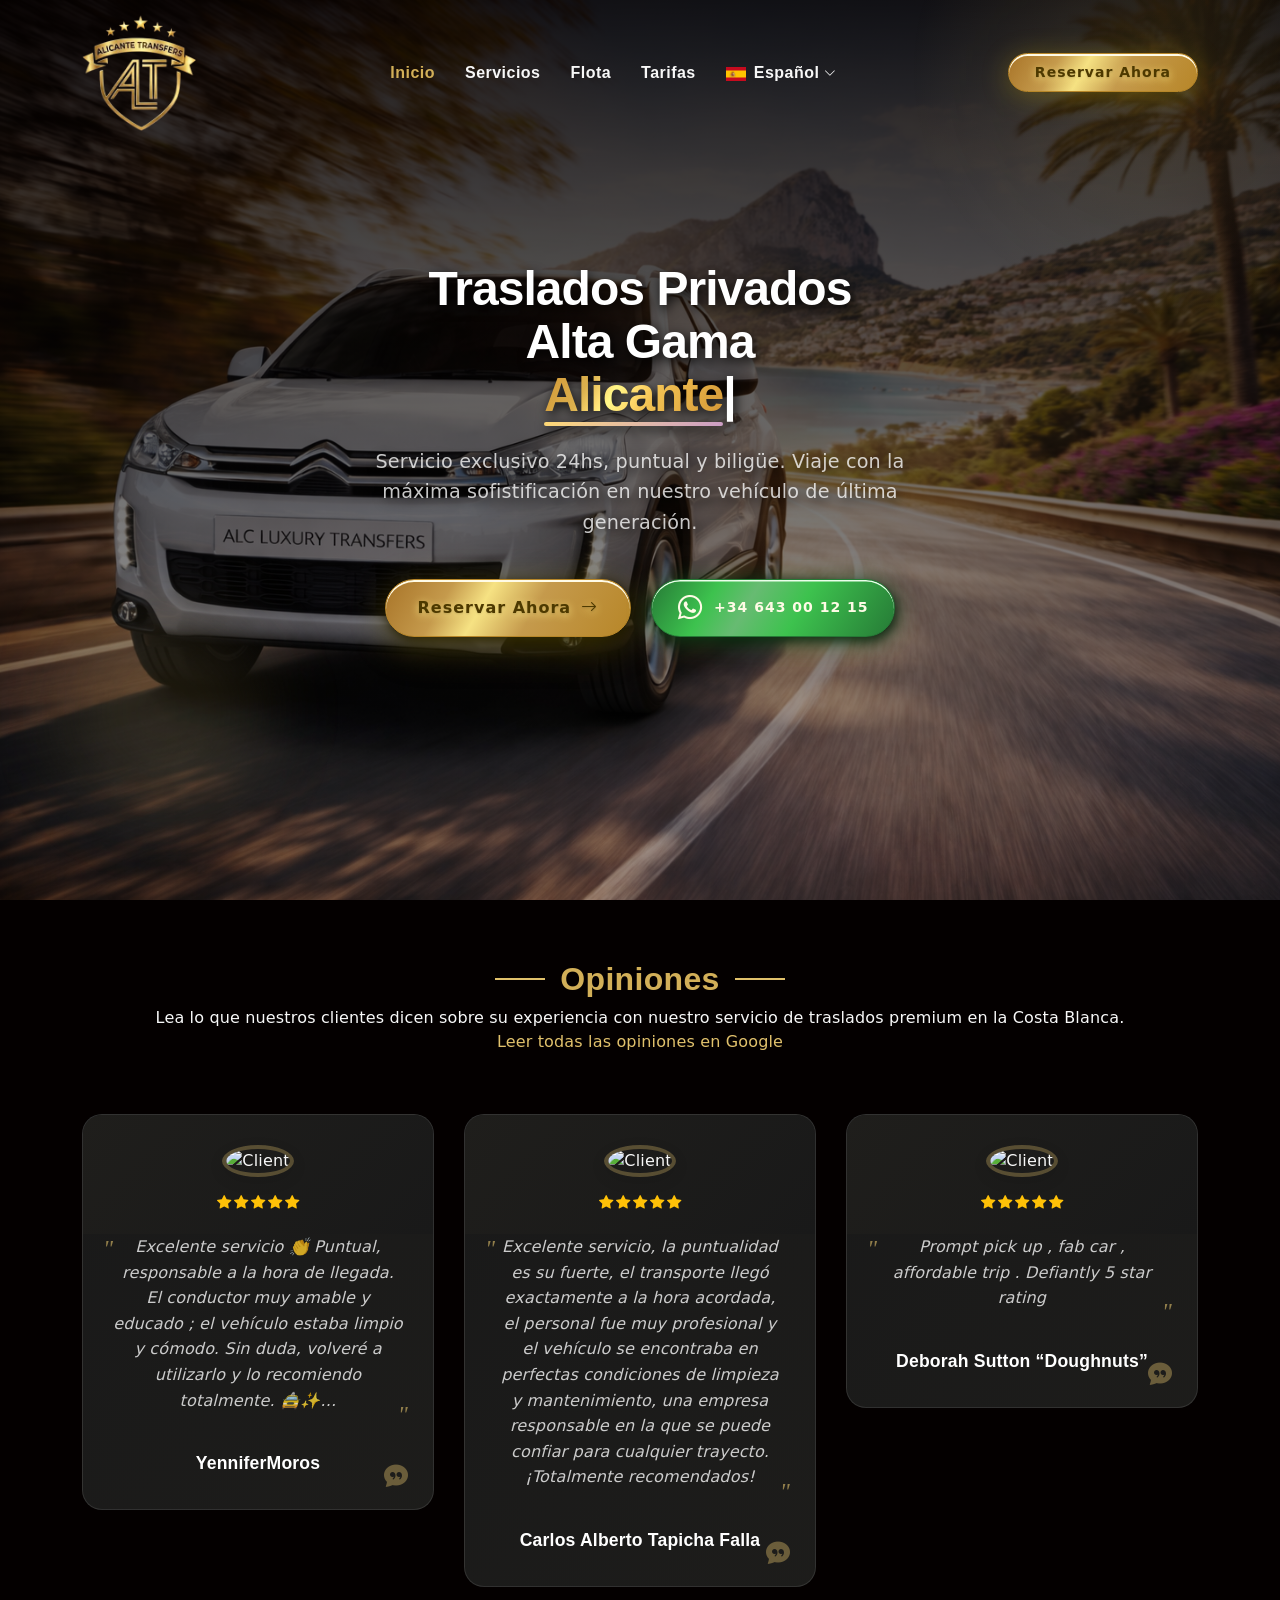
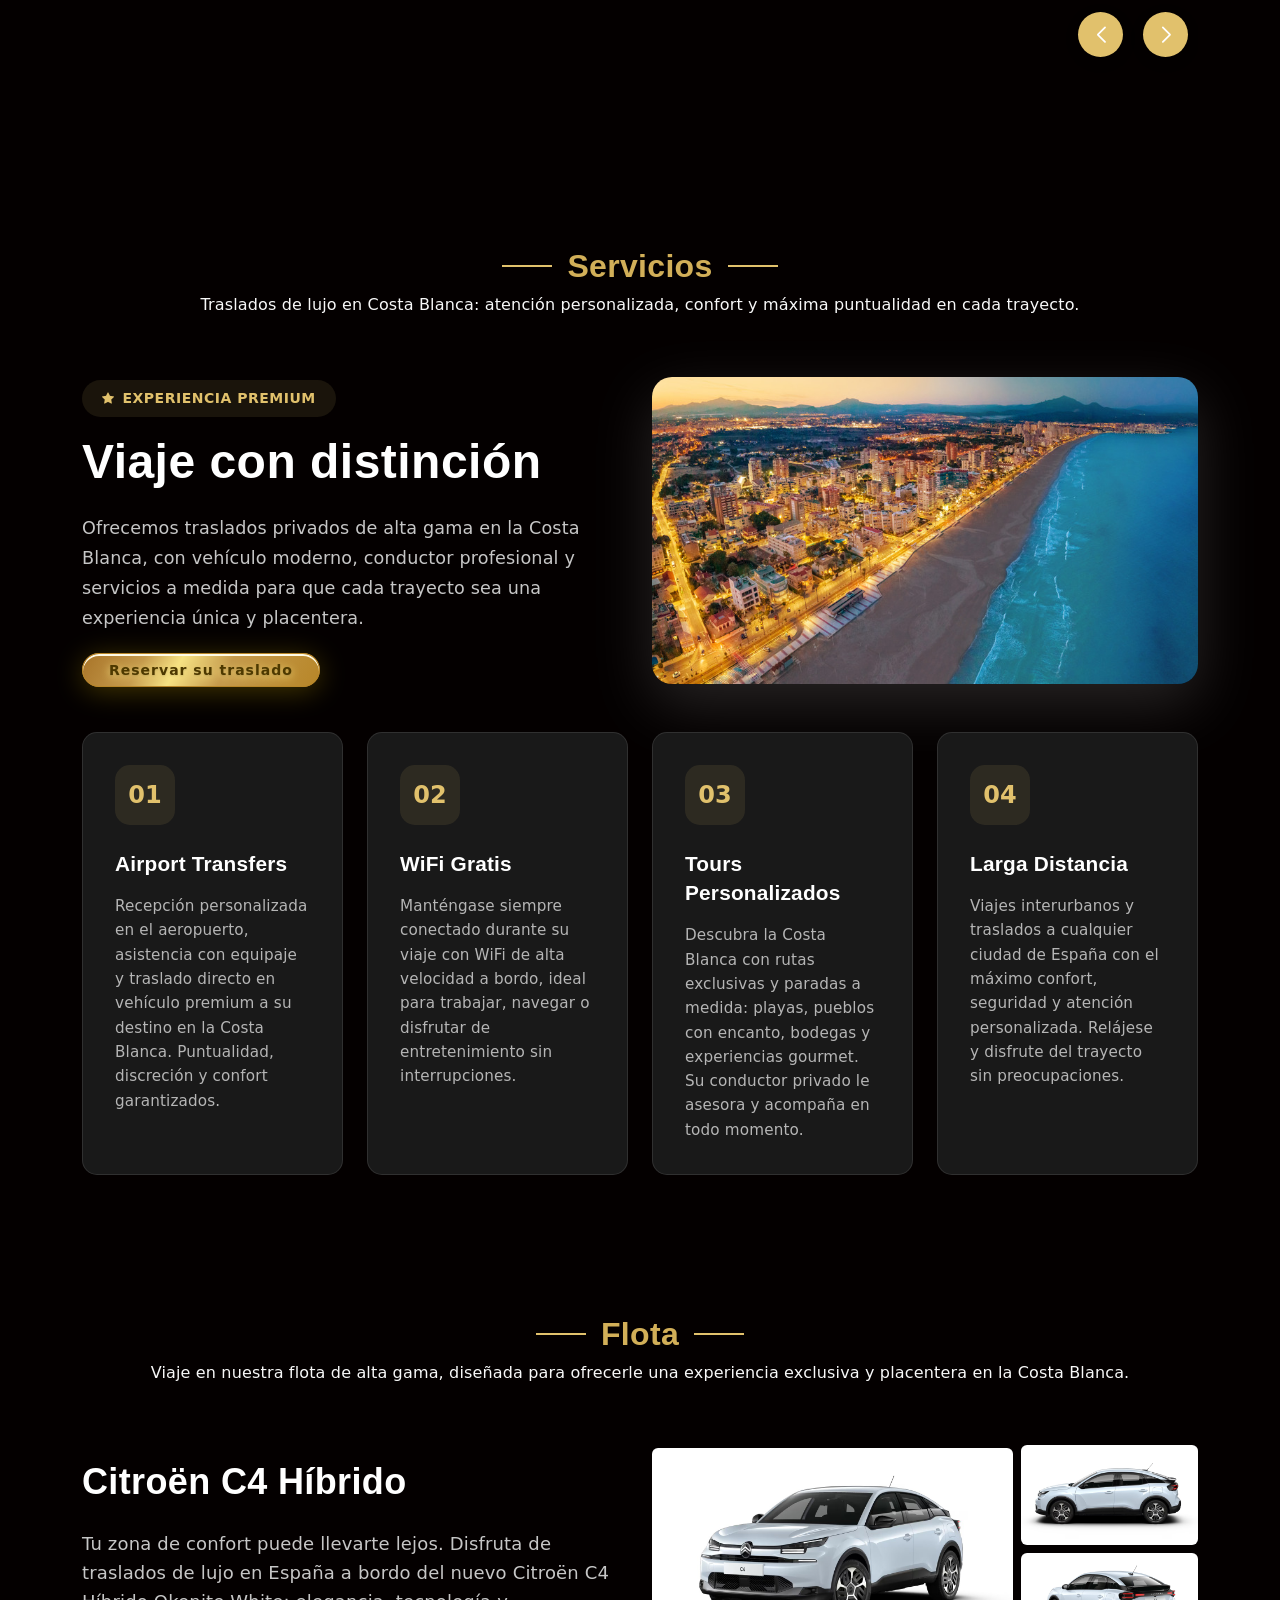
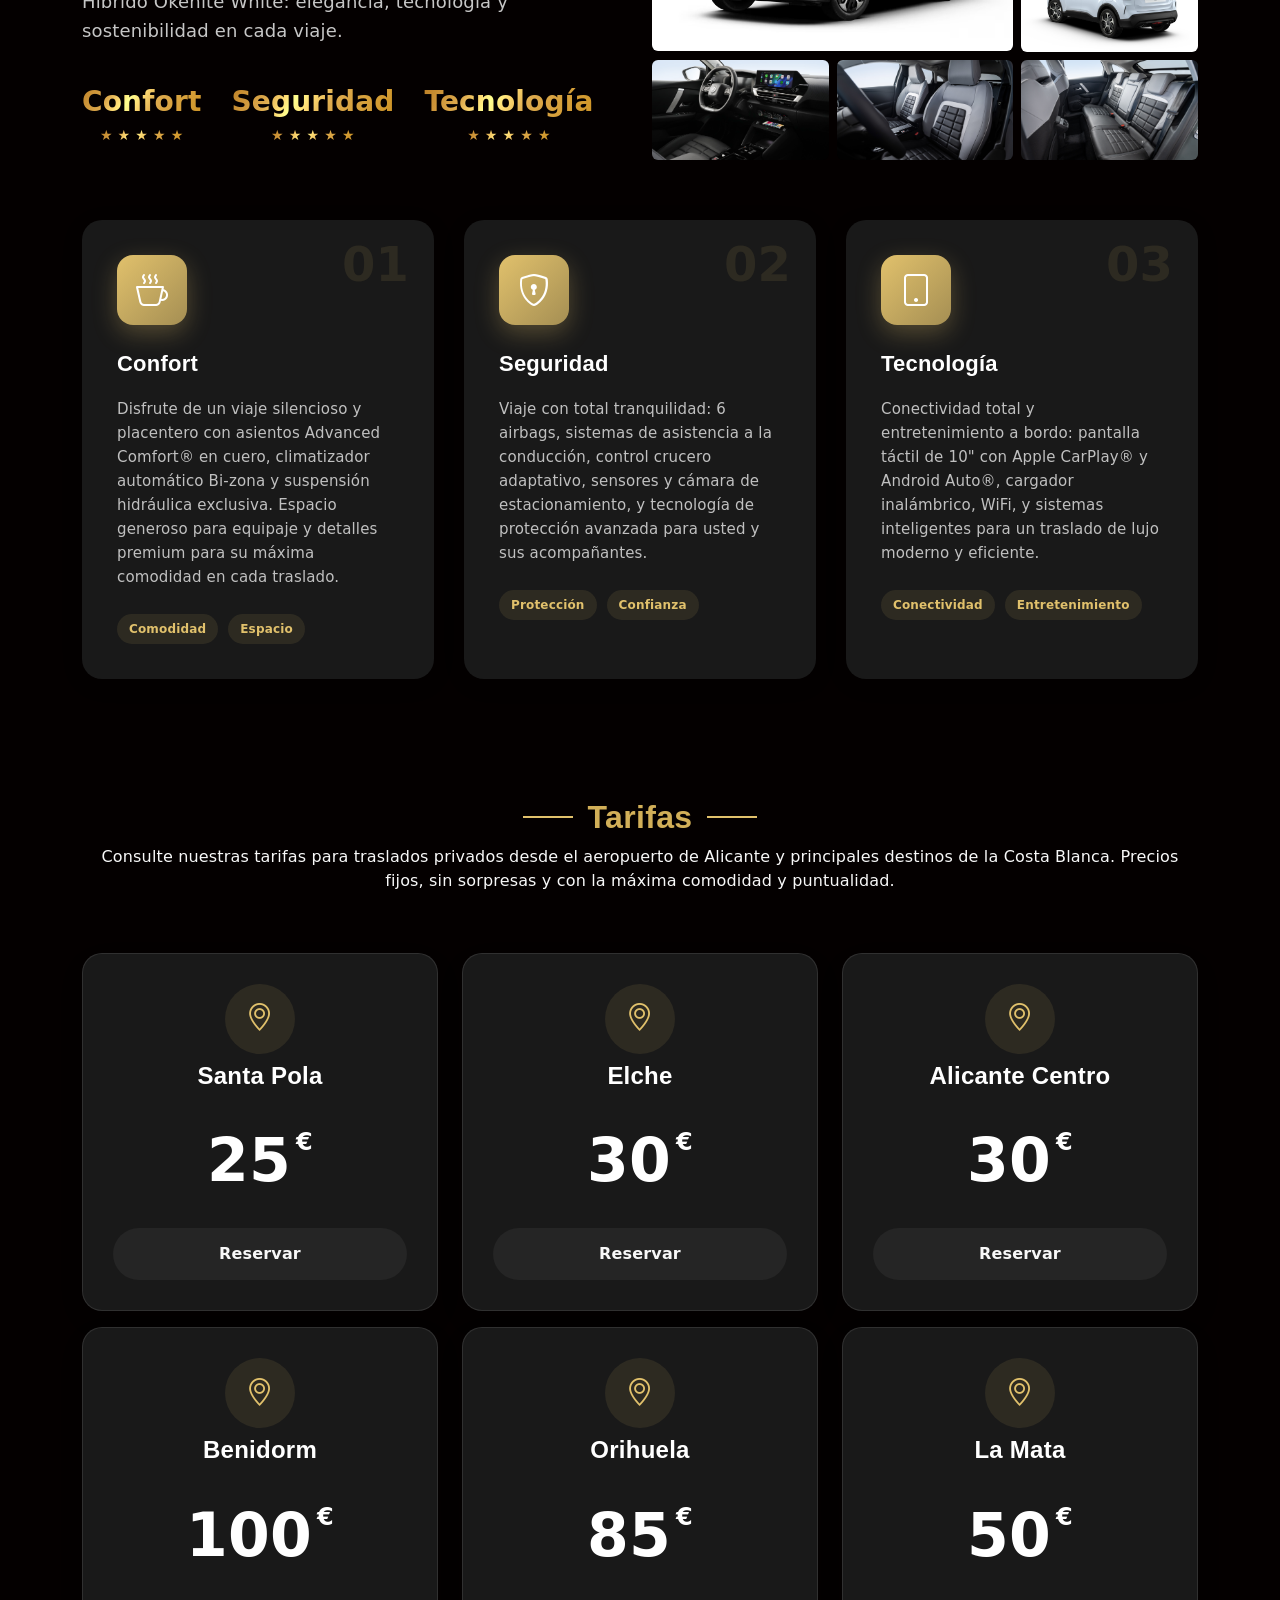
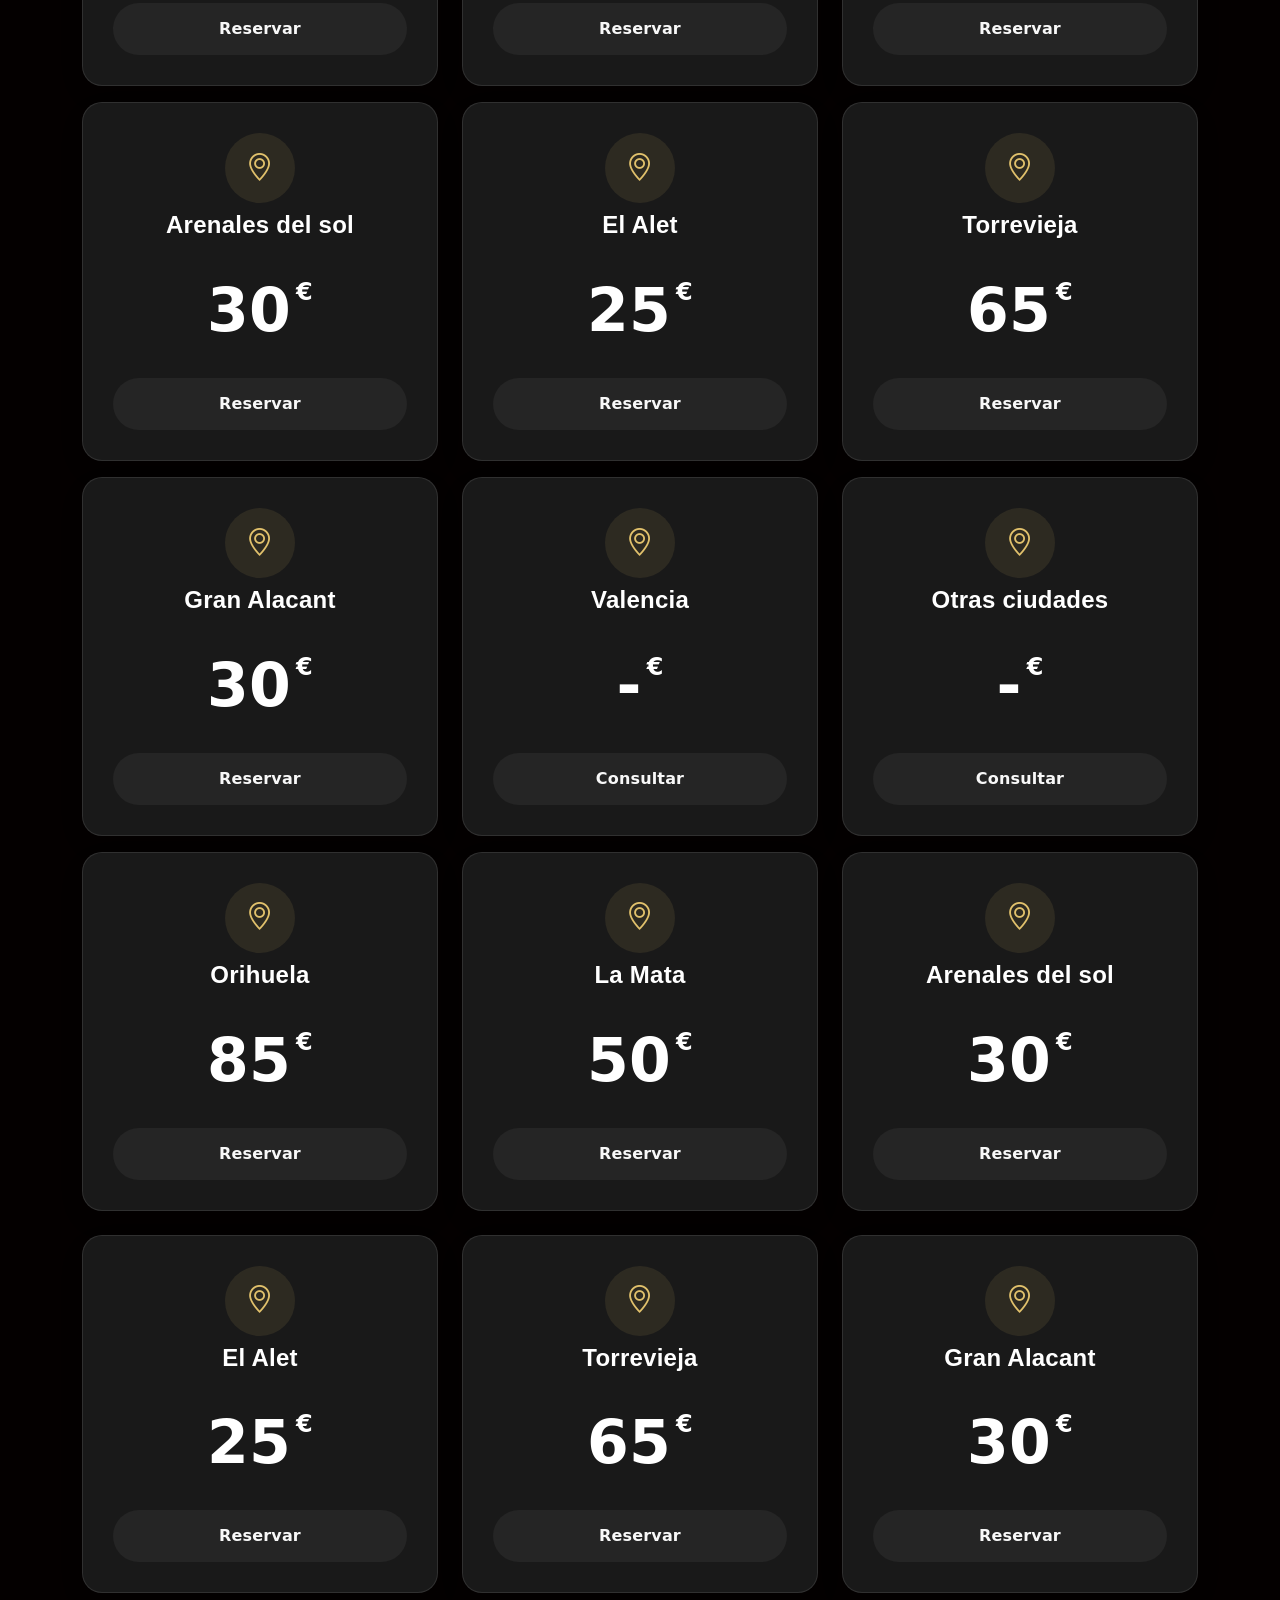
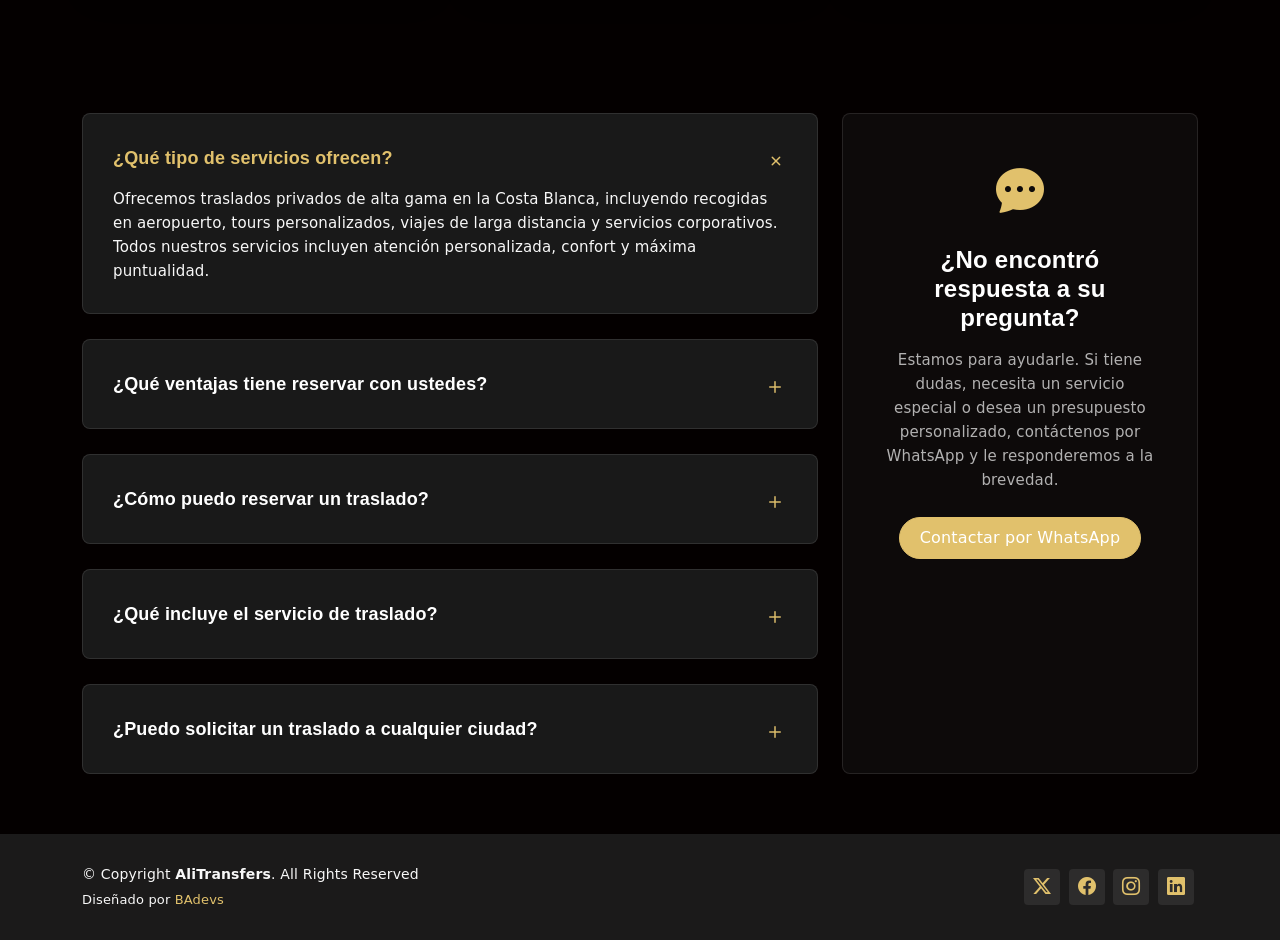
==== commit ffe4b48c: "gallery fix" ====
--- a/es/index.html
+++ b/es/index.html
@@ -145,10 +145,10 @@
 
       <nav id="navmenu" class="navmenu" role="navigation" aria-label="Menú principal">
         <ul>
-          <li><a href="#hero" class="active">Inicio</a></li>
-          <li><a href="#services">Servicios</a></li>
-          <li><a href="#features">Flota</a></li>
-          <li><a href="#pricing">Tarifas</a></li>
+          <li><a href="#inicio" class="active">Inicio</a></li>
+          <li><a href="#servicios">Servicios</a></li>
+          <li><a href="#flota">Flota</a></li>
+          <li><a href="#tarifas">Tarifas</a></li>
           <li class="dropdown lang-dropdown">
             <a href="#" id="selected-lang"><span class="lang-flag"><img src="../assets/img/misc/flag-es.png" alt="Español" style="width:20px;height:14px;margin-right:8px;vertical-align:middle;"></span> <span class="lang-label">Español</span> <i class="bi bi-chevron-down toggle-dropdown"></i></a>
             <ul>
@@ -168,7 +168,7 @@
   <main class="main" role="main">
 
     <!-- Hero Section -->
-    <section id="hero" class="hero section" aria-labelledby="hero-title">
+    <section id="inicio" class="hero section" aria-labelledby="hero-title">
       <div class="container">
         <div class="hero-wrapper">
 
@@ -188,7 +188,7 @@
                 <span>Reservar Ahora</span>
                 <i class="bi bi-arrow-right"></i>
               </a>
-                <a class="action-btn secondary glightbox wp" href="https://wa.me/+34643001215?text=Hola,%20quiero%20hacer%20una%20reserva."
+                <a class="action-btn secondary wp" href="https://wa.me/+34643001215?text=Hola,%20quiero%20hacer%20una%20reserva."
                  itemscope itemtype="https://schema.org/ContactPoint" itemprop="contactPoint">
                   <i class="fab fa-whatsapp fa-2x"></i>
                   <span itemprop="telephone">+34 643 00 12 15</span>
@@ -381,7 +381,7 @@
     </section><!-- /Testimonials Section -->
 
     <!-- Services Section -->
-    <section id="services" class="services section" aria-labelledby="services-title">
+    <section id="servicios" class="services section" aria-labelledby="services-title">
 
       <!-- Section Title -->
       <div class="container section-title" data-aos="fade-up">
@@ -477,8 +477,8 @@
 
     </section><!-- /Services Section -->
 
-    <!-- Features Section -->
-    <section id="features" class="features section" aria-labelledby="features-title">
+    <!-- Fleet Section -->
+    <section id="flota" class="features section" aria-labelledby="fleet-title">
 
       <!-- Section Title -->
       <div class="container section-title" data-aos="fade-up">
@@ -511,36 +511,30 @@
           </div>
           <div class="col-lg-6" data-aos="fade-left" data-aos-delay="200">
             <div class="gallery-grid row g-2">
-              <div class="col-6 col-md-8">
+              <div class="col-12 col-lg-8" style="padding-top: .15rem;">
                 <a href="../assets/img/misc/alicante-transfers-alitransfers.jpg" class="glightbox" data-gallery="fleet-gallery">
                   <img src="../assets/img/misc/alicante-transfers-alitransfers.jpg" alt="Citroën C4 Hybrid interior" class="img-fluid rounded" loading="lazy">
                 </a>
               </div>
-              <div class="col-6 col-md-4 d-flex flex-column">
+              <div class="col-12 col-lg-4 d-flex flex-column">
                 <a href="../assets/img/misc/alicante-taxi-transfers.jpg" class="glightbox mb-md-0" data-gallery="fleet-gallery">
                   <img src="../assets/img/misc/alicante-taxi-transfers.jpg" alt="AliTransfers fleet - Citroën C4 Hybrid luxury vehicle" class="img-fluid rounded" loading="lazy">
                 </a>
-                <a href="../assets/img/misc/alicante-luxury-transfers.jpg" class="glightbox d-none d-md-block pt-1" data-gallery="fleet-gallery">
+                <a href="../assets/img/misc/alicante-luxury-transfers.jpg" class="glightbox pt-2" data-gallery="fleet-gallery">
                   <img src="../assets/img/misc/alicante-luxury-transfers.jpg" alt="Citroën C4 Hybrid rear view" class="img-fluid rounded" loading="lazy">
                 </a>
               </div>
-              <!-- Imagen secundaria en móvil, fuera de la columna -->
-              <div class="col-6 d-md-none">
-                <a href="../assets/img/misc/alicante-luxury-transfers.jpg" class="pt-1">
-                  <img src="../assets/img/misc/alicante-luxury-transfers.jpg" alt="Citroën C4 Hybrid rear view" class="img-fluid rounded" loading="lazy">
-                </a>
-              </div>
-              <div class="col-6 col-md-4">
+              <div class="col-12 col-lg-4">
                 <a href="../assets/img/misc/alitransfers-private-transfers-vip.png" class="glightbox" data-gallery="fleet-gallery">
                   <img src="../assets/img/misc/alitransfers-private-transfers-vip.png" alt="AliTransfers Private Transfers VIP" class="img-fluid rounded" loading="lazy">
                 </a>
               </div>
-              <div class="col-6 col-md-4">
+              <div class="col-12 col-lg-4">
                 <a href="../assets/img/misc/alitrnsfers-airport-luxury-transfers.png" class="glightbox" data-gallery="fleet-gallery">
                   <img src="../assets/img/misc/alitrnsfers-airport-luxury-transfers.png" alt="AliTransfers Airport Luxury Transfers" class="img-fluid rounded" loading="lazy">
                 </a>
               </div>
-              <div class="col-6 col-md-4">
+              <div class="col-12 col-lg-4">
                 <a href="../assets/img/misc/alc-airport-transfers.png" class="glightbox" data-gallery="fleet-gallery">
                   <img src="../assets/img/misc/alc-airport-transfers.png" alt="Citroën C4 Hybrid front view" class="img-fluid rounded" loading="lazy">
                 </a>
@@ -600,7 +594,7 @@
     </section><!-- /Features Section -->
 
     <!-- Pricing Section -->
-    <section id="pricing" class="pricing section" aria-labelledby="pricing-title">
+    <section id="tarifas" class="pricing section" aria-labelledby="pricing-title">
 
       <!-- Section Title -->
       <div class="container section-title" data-aos="fade-up">
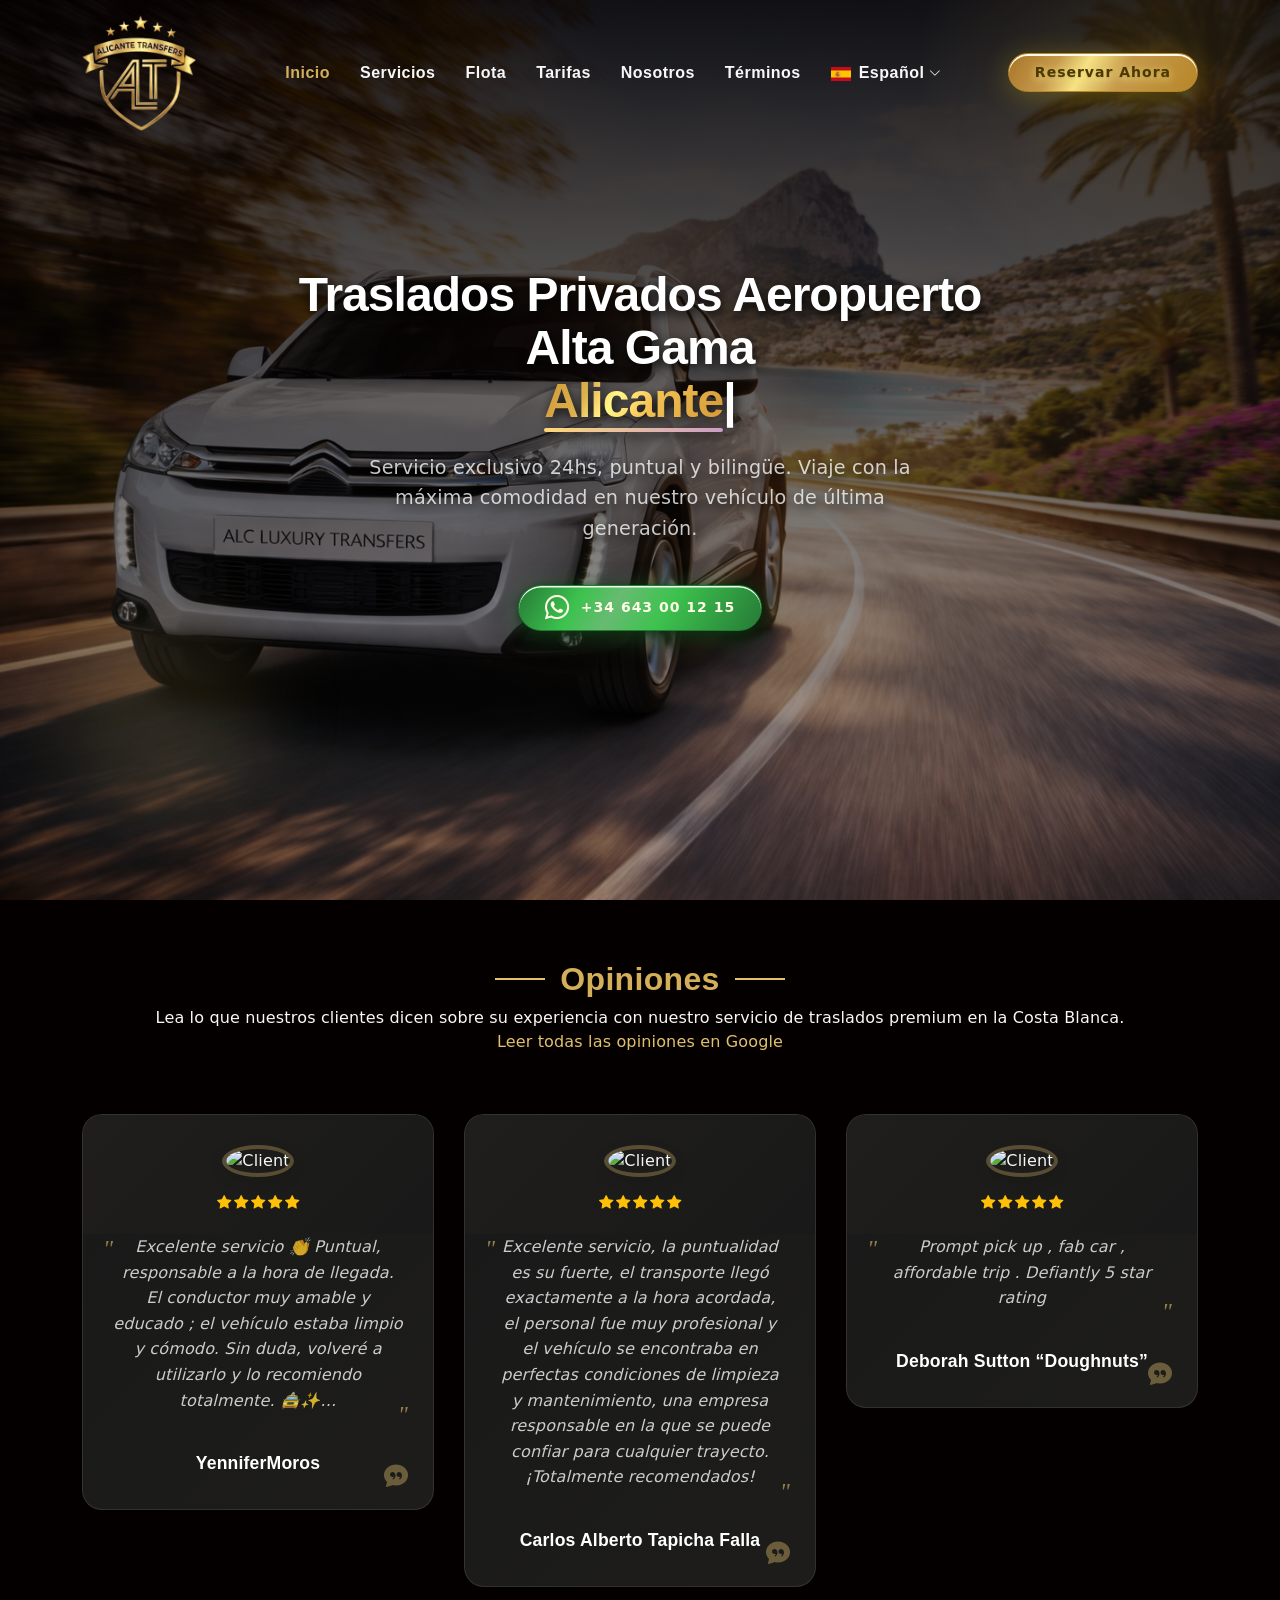
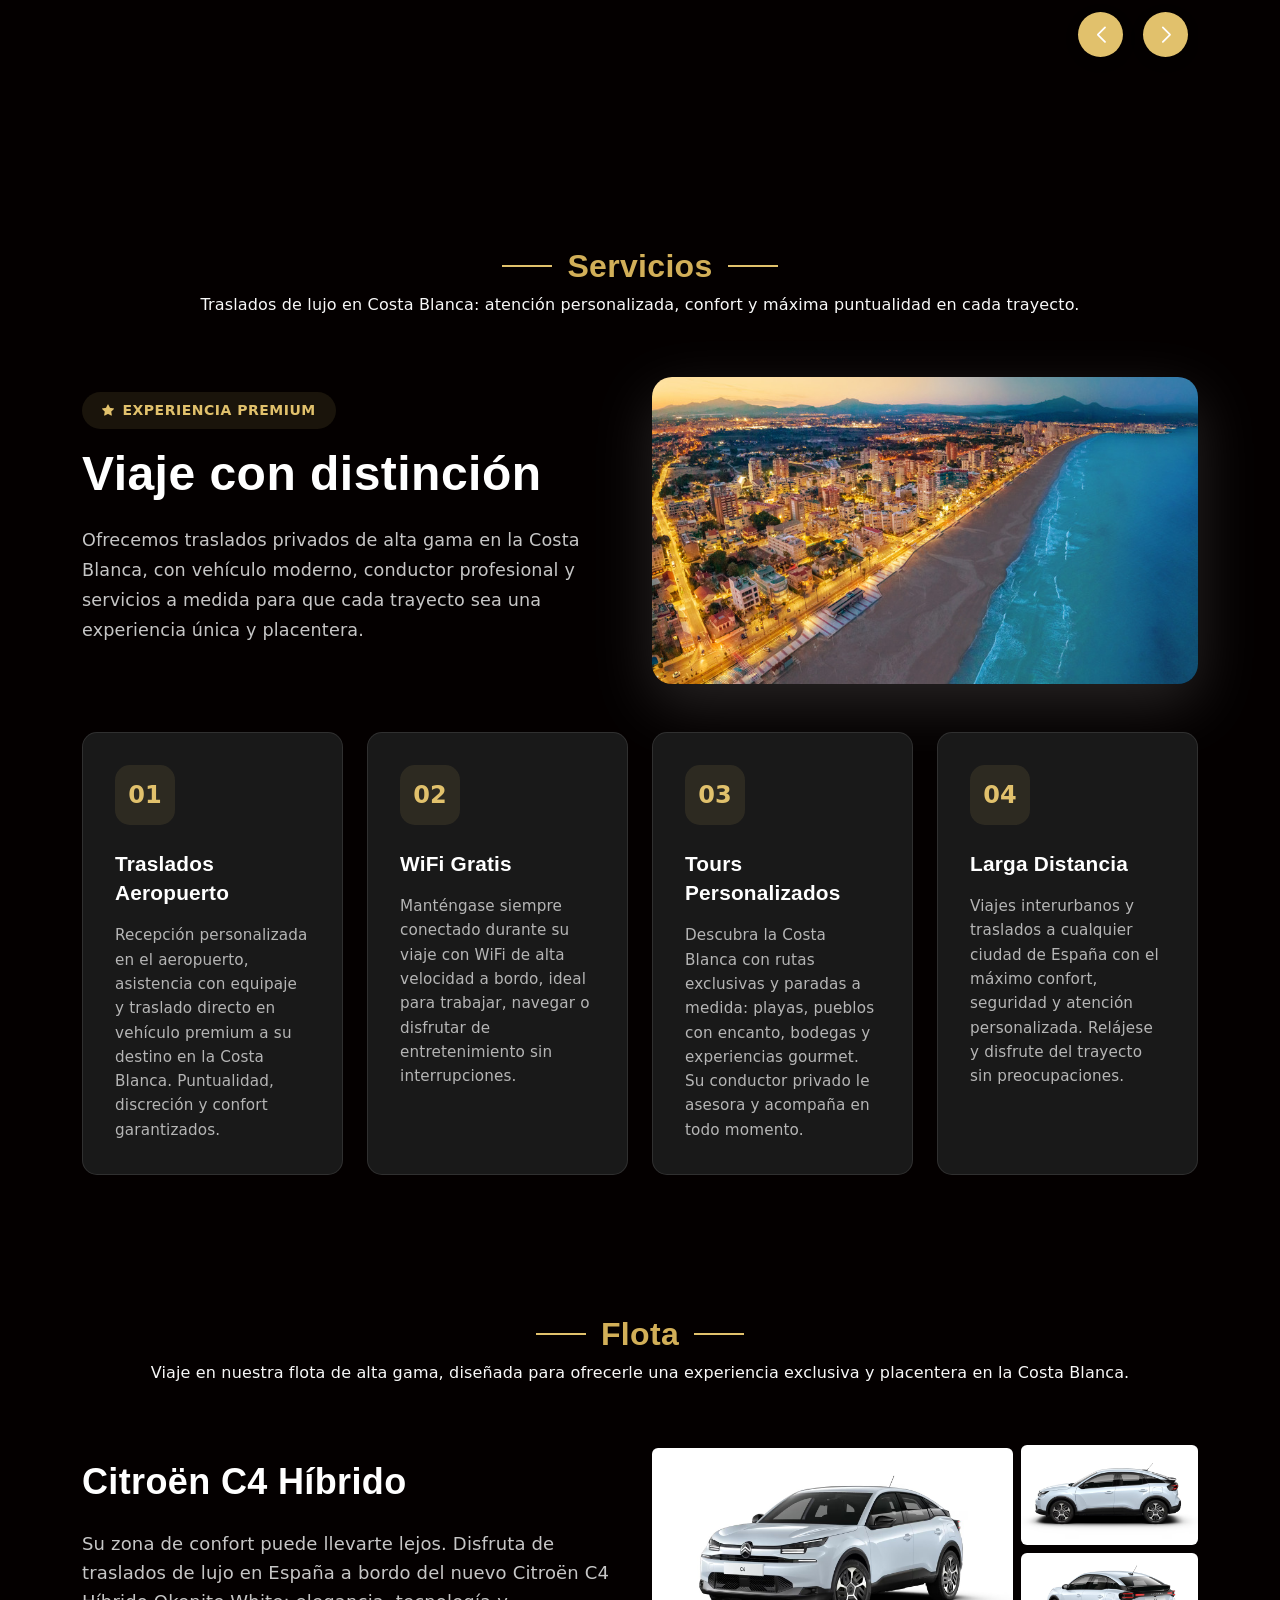
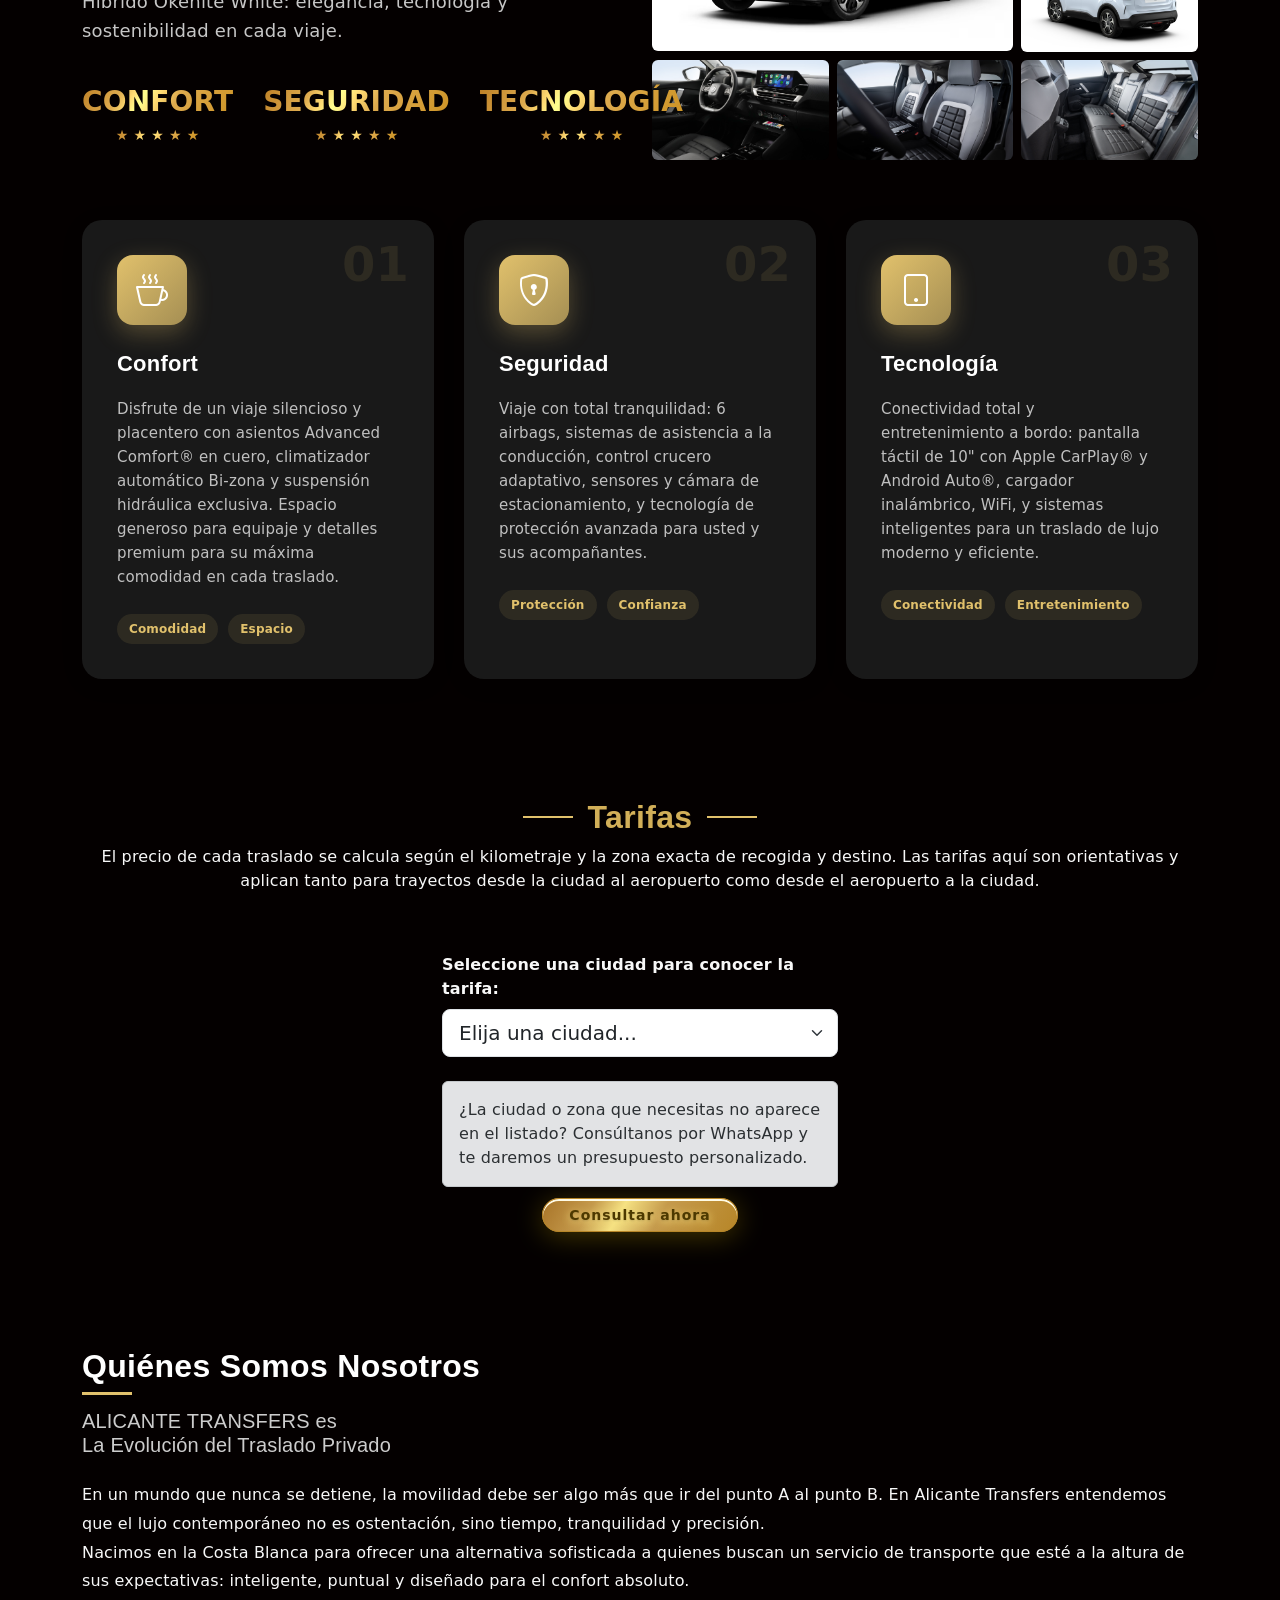
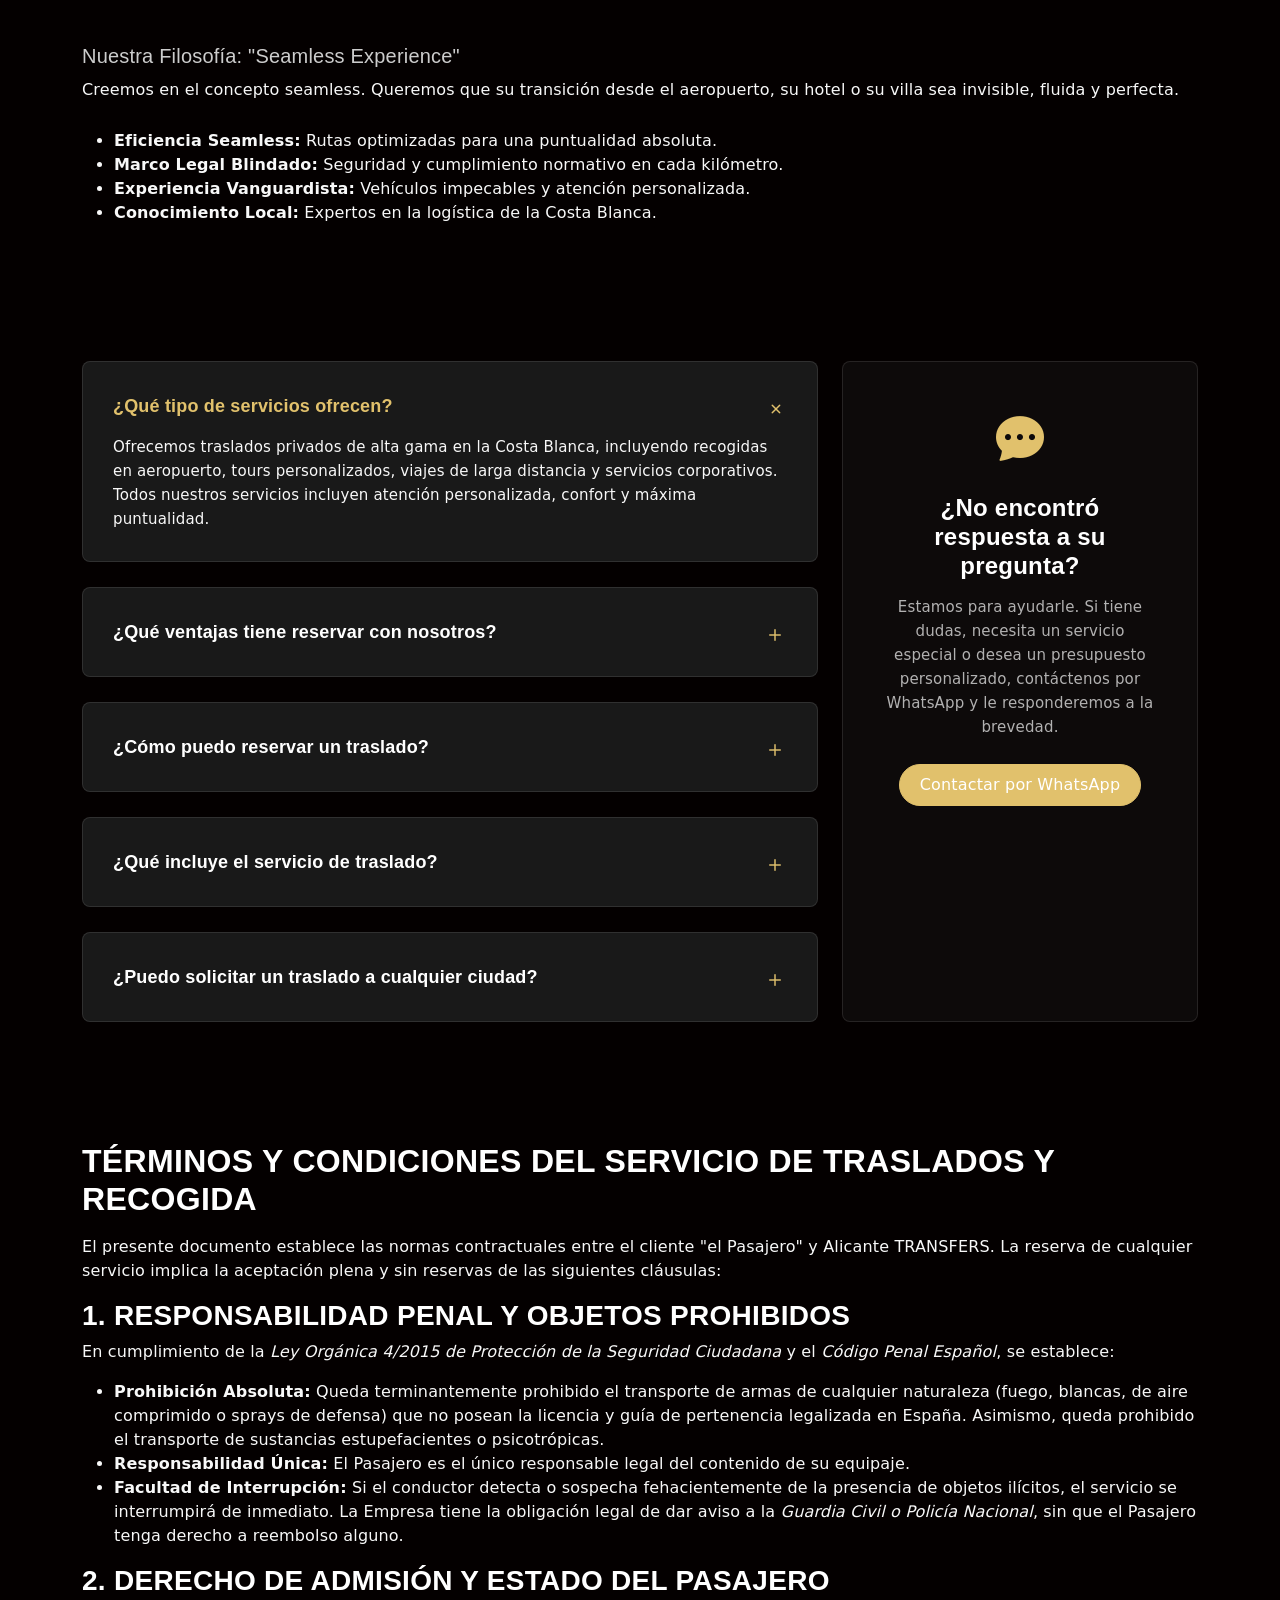
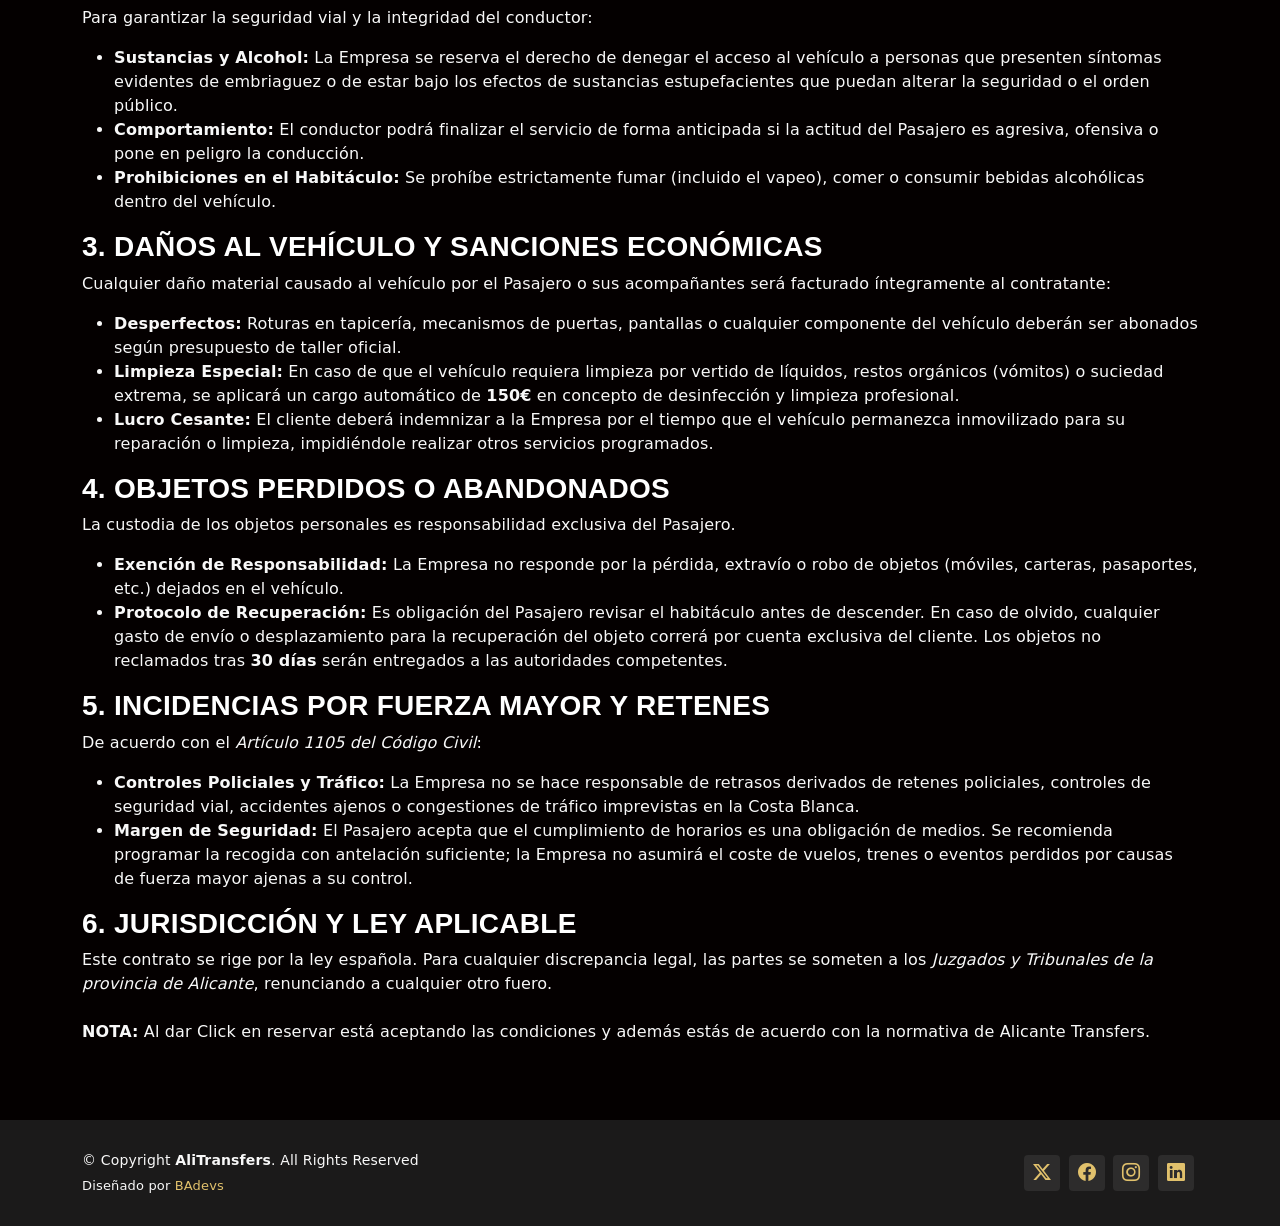
==== commit 142a9279: "first review" ====
--- a/es/index.html
+++ b/es/index.html
@@ -5,18 +5,18 @@
   <meta charset="utf-8">
   <meta content="width=device-width, initial-scale=1.0" name="viewport">
   <title>Traslados Privados Costa Blanca | Alicante, Elche, Benidorm y Valencia | AliTransfers</title>
-  <meta name="description" content="Traslados privados de lujo en Costa Blanca, Alicante, Elche, Benidorm y Valencia. Servicio exclusivo 24/7, conductor profesional, vehículo moderno, atención personalizada, puntualidad y confort. Reserva tu transfer premium con AliTransfers.">
+  <meta name="description" content="Traslados privados de lujo en Costa Blanca, Alicante, Elche, Benidorm y Valencia. Servicio exclusivo 24/7, conductor profesional, vehículo moderno, atención personalizada, puntualidad y confort. Reserve su transfer premium con AliTransfers.">
 
   <!-- Open Graph Meta Tags -->
   <meta property="og:title" content="Traslados Privados Costa Blanca | Alicante, Elche, Benidorm y Valencia | AliTransfers">
-  <meta property="og:description" content="Traslados privados de lujo en Costa Blanca, Alicante, Elche, Benidorm y Valencia. Servicio exclusivo 24/7, conductor profesional, vehículo moderno, atención personalizada, puntualidad y confort. Reserva tu transfer premium con AliTransfers.">
+  <meta property="og:description" content="Traslados privados de lujo en Costa Blanca, Alicante, Elche, Benidorm y Valencia. Servicio exclusivo 24/7, conductor profesional, vehículo moderno, atención personalizada, puntualidad y confort. Reserve su transfer premium con AliTransfers.">
   <meta property="og:type" content="website">
   <meta property="og:url" content="https://alitransfers.com/es/">
   <meta property="og:image" content="https://alitransfers.com/assets/img/misc/alicante-transfers5.png">
   <meta property="og:site_name" content="AliTransfers">
   <meta name="twitter:card" content="summary_large_image">
   <meta name="twitter:title" content="Traslados Privados Costa Blanca | Alicante, Elche, Benidorm y Valencia | AliTransfers">
-  <meta name="twitter:description" content="Traslados privados de lujo en Costa Blanca, Alicante, Elche, Benidorm y Valencia. Servicio exclusivo 24/7, conductor profesional, vehículo moderno, atención personalizada, puntualidad y confort. Reserva tu transfer premium con AliTransfers.">
+  <meta name="twitter:description" content="Traslados privados de lujo en Costa Blanca, Alicante, Elche, Benidorm y Valencia. Servicio exclusivo 24/7, conductor profesional, vehículo moderno, atención personalizada, puntualidad y confort. Reserve su transfer premium con AliTransfers.">
   <meta name="twitter:image" content="https://alitransfers.com/assets/img/misc/alicante-transfers5.png">
 
   <link rel="canonical" href="https://alitransfers.com/es/">
@@ -149,6 +149,8 @@
           <li><a href="#servicios">Servicios</a></li>
           <li><a href="#flota">Flota</a></li>
           <li><a href="#tarifas">Tarifas</a></li>
+          <li><a href="#nosotros">Nosotros</a></li>
+          <li><a href="#terminos">Términos</a></li>
           <li class="dropdown lang-dropdown">
             <a href="#" id="selected-lang"><span class="lang-flag"><img src="../assets/img/misc/flag-es.png" alt="Español" style="width:20px;height:14px;margin-right:8px;vertical-align:middle;"></span> <span class="lang-label">Español</span> <i class="bi bi-chevron-down toggle-dropdown"></i></a>
             <ul>
@@ -174,20 +176,20 @@
 
           <div class="hero-main-content text-center">
             <h1 id="hero-title" class="hero-title" data-aos="zoom-in" data-aos-delay="200">
-              Traslados Privados<br>
+              Traslados Privados Aeropuerto<br>
               Alta Gama<br>
               <span class="typed" data-typed-items="Alicante,Santa Pola,Elche,Benidorm,Valencia"></span>
             </h1>
 
             <p class="hero-description" data-aos="fade-up" data-aos-delay="300">
-              Servicio exclusivo 24hs, puntual y biligüe. Viaje con la máxima sofistificación en nuestro vehículo de última generación.
+              Servicio exclusivo 24hs, puntual y bilingüe. Viaje con la máxima comodidad en nuestro vehículo de última generación.
             </p>
 
             <div class="hero-actions" data-aos="fade-up" data-aos-delay="400">
-              <a href="https://wa.me/+34643001215?text=Hola,%20quiero%20hacer%20una%20reserva." class="action-btn primary">
+              <!--a href="https://wa.me/+34643001215?text=Hola,%20quiero%20hacer%20una%20reserva." class="action-btn primary">
                 <span>Reservar Ahora</span>
                 <i class="bi bi-arrow-right"></i>
-              </a>
+              </a-->
                 <a class="action-btn secondary wp" href="https://wa.me/+34643001215?text=Hola,%20quiero%20hacer%20una%20reserva."
                  itemscope itemtype="https://schema.org/ContactPoint" itemprop="contactPoint">
                   <i class="fab fa-whatsapp fa-2x"></i>
@@ -400,9 +402,9 @@
               </div>
               <h2 class="section-heading mb-4">Viaje con distinción</h2>
               <p class="section-description mb-4">Ofrecemos traslados privados de alta gama en la Costa Blanca, con vehículo moderno, conductor profesional y servicios a medida para que cada trayecto sea una experiencia única y placentera.</p>
-              <a href="https://wa.me/+34643001215?text=Hola,%20quiero%20hacer%20una%20reserva." class="btn-getstarted" data-aos="fade-right" data-aos-delay="200">
+              <!--a href="https://wa.me/+34643001215?text=Hola,%20quiero%20hacer%20una%20reserva." class="btn-getstarted" data-aos="fade-right" data-aos-delay="200">
                 Reservar su traslado
-              </a>
+              </a-->
             </div>
           </div>
           <div class="col-lg-6">
@@ -421,7 +423,7 @@
                 </div>
                 <div class="card-content">
                   <h5 class="service-title">
-                    <a href="#">Airport Transfers</a>
+                    <a href="#">Traslados Aeropuerto</a>
                   </h5>
                   <p class="service-description">Recepción personalizada en el aeropuerto, asistencia con equipaje y traslado directo en vehículo premium a su destino en la Costa Blanca. Puntualidad, discreción y confort garantizados.</p>
                 </div>
@@ -492,24 +494,48 @@
           <div class="col-lg-6" data-aos="fade-right" data-aos-delay="150">
             <div class="intro-content">
               <h2>Citroën C4 Híbrido</h2>
-              <p>Tu zona de confort puede llevarte lejos. Disfruta de traslados de lujo en España a bordo del nuevo Citroën C4 Híbrido Okenite White: elegancia, tecnología y sostenibilidad en cada viaje.</p>
+              <p>Su zona de confort puede llevarte lejos. Disfruta de traslados de lujo en España a bordo del nuevo Citroën C4 Híbrido Okenite White: elegancia, tecnología y sostenibilidad en cada viaje.</p>
               <div class="feature-stats">
                 <div class="stat-item">
-                  <span class="stat-number">Confort</span>
+                  <span class="stat-number">CONFORT</span>
                   <span class="stat-label">★ ★ ★ ★ ★</span>
                 </div>
+                <div class="col-12 col-lg-4 d-flex flex-column d-block d-lg-none">
+                  <a href="../assets/img/misc/alicante-transfers-alitransfers.jpg" class="glightbox" data-gallery="fleet-gallery">
+                    <img src="../assets/img/misc/alicante-transfers-alitransfers.jpg" alt="Citroën C4 Hybrid interior" class="img-fluid rounded" loading="lazy">
+                  </a>
+                  <p class="mt-2 small text-center" style="color:var(--default-color);">
+                    Confort superior: asientos amplios, climatización avanzada y viaje suave para su total relax.
+                  </p>
+                </div>
                 <div class="stat-item">
-                  <span class="stat-number">Seguridad</span>
+                  <span class="stat-number">SEGURIDAD</span>
                   <span class="stat-label">★ ★ ★ ★ ★</span>
                 </div>
+                <div class="col-12 col-lg-4 d-flex flex-column d-block d-lg-none">
+                  <a href="../assets/img/misc/alc-airport-transfers.png" class="glightbox" data-gallery="fleet-gallery">
+                    <img src="../assets/img/misc/alc-airport-transfers.png" alt="Citroën C4 Hybrid front view" class="img-fluid rounded" loading="lazy">
+                  </a>
+                  <p class="mt-2 small text-center" style="color:var(--default-color);">
+                    Seguridad avanzada: protección y asistencia en todo momento.
+                  </p>
+                </div>
                 <div class="stat-item">
-                  <span class="stat-number">Tecnología</span>
+                  <span class="stat-number">TECNOLOGÍA</span>
                   <span class="stat-label">★ ★ ★ ★ ★</span>
                 </div>
-              </div>
-            </div>
-          </div>
-          <div class="col-lg-6" data-aos="fade-left" data-aos-delay="200">
+                <div class="col-12 col-lg-4 d-flex flex-column d-block d-lg-none">
+                  <a href="../assets/img/misc/alitransfers-private-transfers-vip.png" class="glightbox" data-gallery="fleet-gallery">
+                    <img src="../assets/img/misc/alitransfers-private-transfers-vip.png" alt="AliTransfers Private Transfers VIP" class="img-fluid rounded" loading="lazy">
+                  </a>
+                  <p class="mt-2 small text-center" style="color:var(--default-color);">
+                    Tecnología de punta: WiFi, pantalla táctil y conectividad para un viaje moderno.
+                  </p>
+                </div>
+              </div>
+            </div>
+          </div>
+          <div class="col-lg-6 d-none d-lg-block" data-aos="fade-left" data-aos-delay="200">
             <div class="gallery-grid row g-2">
               <div class="col-12 col-lg-8" style="padding-top: .15rem;">
                 <a href="../assets/img/misc/alicante-transfers-alitransfers.jpg" class="glightbox" data-gallery="fleet-gallery">
@@ -599,365 +625,108 @@
       <!-- Section Title -->
       <div class="container section-title" data-aos="fade-up">
         <h2 id="pricing-title">Tarifas</h2>
-        <p>Consulte nuestras tarifas para traslados privados desde el aeropuerto de Alicante y principales destinos de la Costa Blanca. Precios fijos, sin sorpresas y con la máxima comodidad y puntualidad.</p>
+        <p>El precio de cada traslado se calcula según el kilometraje y la zona exacta de recogida y destino. Las tarifas aquí son orientativas y aplican tanto para trayectos desde la ciudad al aeropuerto como desde el aeropuerto a la ciudad.</p>
       </div><!-- End Section Title -->
 
+      <div class="mx-auto pricing-maxwidth">
+        <div class="container" data-aos="fade-up" data-aos-delay="100">
+        <div class="mb-4">
+          <label for="citySelector" class="form-label fw-bold">Seleccione una ciudad para conocer la tarifa:</label>
+          <select id="citySelector" class="form-select form-select-lg mb-3" aria-label="Selector de ciudad">
+            <option value="" selected>Elija una ciudad...</option>
+            <option value="Santa Pola">Santa Pola</option>
+            <option value="Elche">Elche</option>
+            <option value="Alicante Centro">Alicante Centro</option>
+            <option value="Benidorm">Benidorm</option>
+            <option value="Orihuela">Orihuela</option>
+            <option value="La Mata">La Mata</option>
+            <option value="Arenales del Sol">Arenales del Sol</option>
+            <option value="El Altet">El Altet</option>
+            <option value="Torrevieja">Torrevieja</option>
+            <option value="Gran Alacant">Gran Alacant</option>
+            <option value="Valencia">Valencia</option>
+            <option value="Otras ciudades">Otras ciudades</option>
+          </select>
+          <div id="priceInfo" class="mt-3" style="display:none;">
+            <div class="card bg-dark text-light">
+              <div class="card-body">
+                <h5 class="card-title" id="cityName"></h5>
+                <p class="card-text mb-1"><strong>Tarifa orientativa:</strong> <span id="cityPrice"></span></p>
+                <p class="card-text"><span id="cityRoute"></span></p>
+              </div>
+            </div>
+          </div>
+        </div>
+        <script>
+          const cityData = {
+            "Santa Pola": { price: "Desde 25&nbsp;€", route: "Aeropuerto &harr; Santa Pola" },
+            "Elche": { price: "Desde 30&nbsp;€", route: "Aeropuerto &harr; Elche" },
+            "Alicante Centro": { price: "Desde 30&nbsp;€", route: "Aeropuerto &harr; Alicante Centro" },
+            "Benidorm": { price: "Desde 100&nbsp;€", route: "Aeropuerto &harr; Benidorm" },
+            "Orihuela": { price: "Desde 85&nbsp;€", route: "Aeropuerto &harr; Orihuela" },
+            "La Mata": { price: "Desde 50&nbsp;€", route: "Aeropuerto &harr; La Mata" },
+            "Arenales del Sol": { price: "Desde 30&nbsp;€", route: "Aeropuerto &harr; Arenales del Sol" },
+            "El Altet": { price: "Desde 25&nbsp;€", route: "Aeropuerto &harr; El Altet" },
+            "Torrevieja": { price: "Desde 65&nbsp;€", route: "Aeropuerto &harr; Torrevieja" },
+            "Gran Alacant": { price: "Desde 30&nbsp;€", route: "Aeropuerto &harr; Gran Alacant" },
+            "Valencia": { price: "A consultar", route: "Aeropuerto &harr; Valencia" },
+            "Otras ciudades": { price: "A consultar", route: "Aeropuerto &harr; cualquier destino" }
+          };
+          document.getElementById('citySelector').addEventListener('change', function() {
+            const val = this.value;
+            const infoDiv = document.getElementById('priceInfo');
+            if (cityData[val]) {
+              document.getElementById('cityName').innerHTML = val;
+              document.getElementById('cityPrice').innerHTML = cityData[val].price;
+              document.getElementById('cityRoute').innerHTML = cityData[val].route;
+              infoDiv.style.display = '';
+            } else {
+              infoDiv.style.display = 'none';
+            }
+          });
+        </script>
+        <div class="alert alert-secondary mt-2" role="alert" style="font-size:1rem;">
+          ¿La ciudad o zona que necesitas no aparece en el listado? Consúltanos por WhatsApp y te daremos un presupuesto personalizado.
+        </div>
+        <div class="text-center mt-3">
+          <a href="https://wa.me/+34643001215?text=Hola,%20me%20gustaría%20consultar%20el%20precio%20para%20mi%20trayecto." class="btn-getstarted">Consultar ahora</a>
+        </div>
+        </div>
+      </div>
+
+    </section><!-- /Pricing Section -->
+
+    <!-- About Section -->
+    <section id="nosotros" class="about section">
+
       <div class="container" data-aos="fade-up" data-aos-delay="100">
-        <div class="row gy-4 mb-3">
-          <div class="col-lg-4 col-md-4">
-            <div class="pricing-card h-100">
-              <div class="plan-header text-center">
-                <div class="plan-icon mb-2">
-                  <i class="bi bi-geo-alt"></i>
-                </div>
-                <h3>Santa Pola</h3>
-              </div>
-              <div class="plan-pricing text-center">
-                <div class="price">
-                  <span class="amount">25</span>
-                  <span class="currency">€</span>
-                </div>
-              </div>
-              <div class="plan-cta text-center mt-2">
-                <a href="https://wa.me/+34643001215?text=Hola,%20quiero%20hacer%20una%20reserva." class="btn-plan">Reservar</a>
-              </div>
-            </div>
-          </div>
-          <div class="col-lg-4 col-md-4">
-            <div class="pricing-card h-100">
-              <div class="plan-header text-center">
-                <div class="plan-icon mb-2">
-                  <i class="bi bi-geo-alt"></i>
-                </div>
-                <h3>Elche</h3>
-              </div>
-              <div class="plan-pricing text-center">
-                <div class="price">
-                  <span class="amount">30</span>
-                  <span class="currency">€</span>
-                </div>
-              </div>
-              <div class="plan-cta text-center mt-2">
-                <a href="https://wa.me/+34643001215?text=Hola,%20quiero%20hacer%20una%20reserva." class="btn-plan">Reservar</a>
-              </div>
-            </div>
-          </div>
-          <div class="col-lg-4 col-md-4">
-            <div class="pricing-card h-100">
-              <div class="plan-header text-center">
-                <div class="plan-icon mb-2">
-                  <i class="bi bi-geo-alt"></i>
-                </div>
-                <h3>Alicante Centro</h3>
-              </div>
-              <div class="plan-pricing text-center">
-                <div class="price">
-                  <span class="amount">30</span>
-                  <span class="currency">€</span>
-                </div>
-              </div>
-              <div class="plan-cta text-center mt-2">
-                <a href="https://wa.me/+34643001215?text=Hola,%20quiero%20hacer%20una%20reserva." class="btn-plan">Reservar</a>
-              </div>
-            </div>
-          </div>
-        </div>
-        <div class="row gy-4 mb-3">
-          <div class="col-lg-4 col-md-4">
-            <div class="pricing-card h-100">
-              <div class="plan-header text-center">
-                <div class="plan-icon mb-2">
-                  <i class="bi bi-geo-alt"></i>
-                </div>
-                <h3>Benidorm</h3>
-              </div>
-              <div class="plan-pricing text-center">
-                <div class="price">
-                  <span class="amount">100</span>
-                  <span class="currency">€</span>
-                </div>
-              </div>
-              <div class="plan-cta text-center mt-2">
-                <a href="https://wa.me/+34643001215?text=Hola,%20quiero%20hacer%20una%20reserva." class="btn-plan">Reservar</a>
-              </div>
-            </div>
-          </div>
-          <div class="col-lg-4 col-md-4">
-            <div class="pricing-card h-100">
-              <div class="plan-header text-center">
-                <div class="plan-icon mb-2">
-                  <i class="bi bi-geo-alt"></i>
-                </div>
-                <h3>Orihuela</h3>
-              </div>
-              <div class="plan-pricing text-center">
-                <div class="price">
-                  <span class="amount">85</span>
-                  <span class="currency">€</span>
-                </div>
-              </div>
-              <div class="plan-cta text-center mt-2">
-                <a href="https://wa.me/+34643001215?text=Hola,%20quiero%20hacer%20una%20reserva." class="btn-plan">Reservar</a>
-              </div>
-            </div>
-          </div>
-          <div class="col-lg-4 col-md-4">
-            <div class="pricing-card h-100">
-              <div class="plan-header text-center">
-                <div class="plan-icon mb-2">
-                  <i class="bi bi-geo-alt"></i>
-                </div>
-                <h3>La Mata</h3>
-              </div>
-              <div class="plan-pricing text-center">
-                <div class="price">
-                  <span class="amount">50</span>
-                  <span class="currency">€</span>
-                </div>
-              </div>
-              <div class="plan-cta text-center mt-2">
-                <a href="https://wa.me/+34643001215?text=Hola,%20quiero%20hacer%20una%20reserva." class="btn-plan">Reservar</a>
-              </div>
-            </div>
-          </div>
-        </div>
-        <div class="row gy-4 mb-3">
-          <div class="col-lg-4 col-md-4">
-            <div class="pricing-card h-100">
-              <div class="plan-header text-center">
-                <div class="plan-icon mb-2">
-                  <i class="bi bi-geo-alt"></i>
-                </div>
-                <h3>Arenales del sol</h3>
-              </div>
-              <div class="plan-pricing text-center">
-                <div class="price">
-                  <span class="amount">30</span>
-                  <span class="currency">€</span>
-                </div>
-              </div>
-              <div class="plan-cta text-center mt-2">
-                <a href="https://wa.me/+34643001215?text=Hola,%20quiero%20hacer%20una%20reserva." class="btn-plan">Reservar</a>
-              </div>
-            </div>
-          </div>
-          <div class="col-lg-4 col-md-4">
-            <div class="pricing-card h-100">
-              <div class="plan-header text-center">
-                <div class="plan-icon mb-2">
-                  <i class="bi bi-geo-alt"></i>
-                </div>
-                <h3>El Alet</h3>
-              </div>
-              <div class="plan-pricing text-center">
-                <div class="price">
-                  <span class="amount">25</span>
-                  <span class="currency">€</span>
-                </div>
-              </div>
-              <div class="plan-cta text-center mt-2">
-                <a href="https://wa.me/+34643001215?text=Hola,%20quiero%20hacer%20una%20reserva." class="btn-plan">Reservar</a>
-              </div>
-            </div>
-          </div>
-          <div class="col-lg-4 col-md-4">
-            <div class="pricing-card h-100">
-              <div class="plan-header text-center">
-                <div class="plan-icon mb-2">
-                  <i class="bi bi-geo-alt"></i>
-                </div>
-                <h3>Torrevieja</h3>
-              </div>
-              <div class="plan-pricing text-center">
-                <div class="price">
-                  <span class="amount">65</span>
-                  <span class="currency">€</span>
-                </div>
-              </div>
-              <div class="plan-cta text-center mt-2">
-                <a href="https://wa.me/+34643001215?text=Hola,%20quiero%20hacer%20una%20reserva." class="btn-plan">Reservar</a>
-              </div>
-            </div>
-          </div>
-        </div>
-        <div class="row gy-4 mb-3">
-          <div class="col-lg-4 col-md-4">
-            <div class="pricing-card h-100">
-              <div class="plan-header text-center">
-                <div class="plan-icon mb-2">
-                  <i class="bi bi-geo-alt"></i>
-                </div>
-                <h3>Gran Alacant</h3>
-              </div>
-              <div class="plan-pricing text-center">
-                <div class="price">
-                  <span class="amount">30</span>
-                  <span class="currency">€</span>
-                </div>
-              </div>
-              <div class="plan-cta text-center mt-2">
-                <a href="https://wa.me/+34643001215?text=Hola,%20quiero%20hacer%20una%20reserva." class="btn-plan">Reservar</a>
-              </div>
-            </div>
-          </div>
-          <div class="col-lg-4 col-md-4">
-            <div class="pricing-card h-100">
-              <div class="plan-header text-center">
-                <div class="plan-icon mb-2">
-                  <i class="bi bi-geo-alt"></i>
-                </div>
-                <h3>Valencia</h3>
-              </div>
-              <div class="plan-pricing text-center">
-                <div class="price">
-                  <span class="amount">-</span>
-                  <span class="currency">€</span>
-                </div>
-              </div>
-              <div class="plan-cta text-center mt-2">
-                <a href="https://wa.me/+34643001215?text=Hola,%20me%20gustaría%20consultar%20el%20precio%20para%20Valencia." class="btn-plan">Consultar</a>
-              </div>
-            </div>
-          </div>
-          <div class="col-lg-4 col-md-4">
-            <div class="pricing-card h-100">
-              <div class="plan-header text-center">
-                <div class="plan-icon mb-2">
-                  <i class="bi bi-geo-alt"></i>
-                </div>
-                <h3>Otras ciudades</h3>
-              </div>
-              <div class="plan-pricing text-center">
-                <div class="price">
-                  <span class="amount">-</span>
-                  <span class="currency">€</span>
-                </div>
-              </div>
-              <div class="plan-cta text-center mt-2">
-                <a href="https://wa.me/+34643001215?text=Hola,%20me%20gustar%C3%ADa%20consultar%20el%20precio%20para%20otras%20ciudades." class="btn-plan">Consultar</a>
-              </div>
-            </div>
-          </div>
-        </div>
-        <div class="row gy-4">
-          <div class="col-lg-4 col-md-4">
-            <div class="pricing-card h-100">
-              <div class="plan-header text-center">
-                <div class="plan-icon mb-2">
-                  <i class="bi bi-geo-alt"></i>
-                </div>
-                <h3>Orihuela</h3>
-              </div>
-              <div class="plan-pricing text-center">
-                <div class="price">
-                  <span class="amount">85</span>
-                  <span class="currency">€</span>
-                </div>
-              </div>
-              <div class="plan-cta text-center mt-2">
-                <a href="https://wa.me/+34643001215?text=Hola,%20quiero%20hacer%20una%20reserva." class="btn-plan">Reservar</a>
-              </div>
-            </div>
-          </div>
-          <div class="col-lg-4 col-md-4">
-            <div class="pricing-card h-100">
-              <div class="plan-header text-center">
-                <div class="plan-icon mb-2">
-                  <i class="bi bi-geo-alt"></i>
-                </div>
-                <h3>La Mata</h3>
-              </div>
-              <div class="plan-pricing text-center">
-                <div class="price">
-                  <span class="amount">50</span>
-                  <span class="currency">€</span>
-                </div>
-              </div>
-              <div class="plan-cta text-center mt-2">
-                <a href="https://wa.me/+34643001215?text=Hola,%20quiero%20hacer%20una%20reserva." class="btn-plan">Reservar</a>
-              </div>
-            </div>
-          </div>
-          <div class="col-lg-4 col-md-4">
-            <div class="pricing-card h-100">
-              <div class="plan-header text-center">
-                <div class="plan-icon mb-2">
-                  <i class="bi bi-geo-alt"></i>
-                </div>
-                <h3>Arenales del sol</h3>
-              </div>
-              <div class="plan-pricing text-center">
-                <div class="price">
-                  <span class="amount">30</span>
-                  <span class="currency">€</span>
-                </div>
-              </div>
-              <div class="plan-cta text-center mt-2">
-                <a href="#" class="btn-plan">Reservar</a>
-              </div>
-            </div>
-          </div>
-          <div class="col-lg-4 col-md-4">
-            <div class="pricing-card h-100">
-              <div class="plan-header text-center">
-                <div class="plan-icon mb-2">
-                  <i class="bi bi-geo-alt"></i>
-                </div>
-                <h3>El Alet</h3>
-              </div>
-              <div class="plan-pricing text-center">
-                <div class="price">
-                  <span class="amount">25</span>
-                  <span class="currency">€</span>
-                </div>
-              </div>
-              <div class="plan-cta text-center mt-2">
-                <a href="https://wa.me/+34643001215?text=Hola,%20quiero%20hacer%20una%20reserva." class="btn-plan">Reservar</a>
-              </div>
-            </div>
-          </div>
-          <div class="col-lg-4 col-md-4">
-            <div class="pricing-card h-100">
-              <div class="plan-header text-center">
-                <div class="plan-icon mb-2">
-                  <i class="bi bi-geo-alt"></i>
-                </div>
-                <h3>Torrevieja</h3>
-              </div>
-              <div class="plan-pricing text-center">
-                <div class="price">
-                  <span class="amount">65</span>
-                  <span class="currency">€</span>
-                </div>
-              </div>
-              <div class="plan-cta text-center mt-2">
-                <a href="https://wa.me/+34643001215?text=Hola,%20quiero%20hacer%20una%20reserva." class="btn-plan">Reservar</a>
-              </div>
-            </div>
-          </div>
-          <div class="col-lg-4 col-md-4">
-            <div class="pricing-card h-100">
-              <div class="plan-header text-center">
-                <div class="plan-icon mb-2">
-                  <i class="bi bi-geo-alt"></i>
-                </div>
-                <h3>Gran Alacant</h3>
-              </div>
-              <div class="plan-pricing text-center">
-                <div class="price">
-                  <span class="amount">30</span>
-                  <span class="currency">€</span>
-                </div>
-              </div>
-              <div class="plan-cta text-center mt-2">
-                <a href="https://wa.me/+34643001215?text=Hola,%20quiero%20hacer%20una%20reserva." class="btn-plan">Reservar</a>
-              </div>
-            </div>
-          </div>    
-        </div>
+
+        <div class="row align-items-center justify-content-between g-lg-5">
+          <div class="col-lg-12" data-aos="fade-left" data-aos-delay="300">
+            <div class="content">
+              <h2 class="mb-4">Quiénes Somos Nosotros</h2>
+              <h5 class="mb-4">ALICANTE TRANSFERS es<br>La Evolución del Traslado Privado</h5>
+
+              <p>En un mundo que nunca se detiene, la movilidad debe ser algo más que ir del punto A al punto B. En Alicante Transfers entendemos que el lujo contemporáneo no es ostentación, sino tiempo, tranquilidad y precisión.<br>
+              Nacimos en la Costa Blanca para ofrecer una alternativa sofisticada a quienes buscan un servicio de transporte que esté a la altura de sus expectativas: inteligente, puntual y diseñado para el confort absoluto.</p>
+
+              <h5 class="mt-5">Nuestra Filosofía: "Seamless Experience"</h5>
+              <p>Creemos en el concepto seamless. Queremos que su transición desde el aeropuerto, su hotel o su villa sea invisible, fluida y perfecta.</p>
+
+              <ul class="about-list">
+                <li><strong>Eficiencia Seamless:</strong> Rutas optimizadas para una puntualidad absoluta.</li>
+                <li><strong>Marco Legal Blindado:</strong> Seguridad y cumplimiento normativo en cada kilómetro.</li>
+                <li><strong>Experiencia Vanguardista:</strong> Vehículos impecables y atención personalizada.</li>
+                <li><strong>Conocimiento Local:</strong> Expertos en la logística de la Costa Blanca.</li>
+              </ul>
+            </div>
+          </div>
+        </div>
+
       </div>
 
-    </section><!-- /Pricing Section -->
+    </section>
+    <!-- /About Section -->
 
     <!-- Faq Section -->
     <section id="faq" class="faq section">
@@ -978,7 +747,7 @@
               </div><!-- End FAQ Item-->
 
               <div class="faq-item" data-aos="fade-up" data-aos-delay="200">
-                <h3>¿Qué ventajas tiene reservar con ustedes?</h3>
+                <h3>¿Qué ventajas tiene reservar con nosotros?</h3>
                 <div class="faq-content">
                   <p>
                     Viajar con nosotros garantiza puntualidad, discreción, vehículo moderno y seguro, conductor profesional bilingüe, WiFi gratis a bordo y flexibilidad para adaptarnos a sus necesidades. Nos enfocamos en brindar una experiencia premium en cada trayecto.
@@ -991,7 +760,7 @@
                 <h3>¿Cómo puedo reservar un traslado?</h3>
                 <div class="faq-content">
                   <p>
-                    Puedes reservar tu traslado fácilmente a través de nuestro sitio web, por WhatsApp o llamando directamente. Solo indica el punto de recogida, destino, fecha y hora, y nos encargamos del resto. También puedes consultar tarifas y disponibilidad sin compromiso.
+                    Puede reservar su traslado fácilmente a través de nuestro sitio web, por WhatsApp o llamando directamente. Solo indica el punto de recogida, destino, fecha y hora, y nos encargamos del resto. También puedes consultar tarifas y disponibilidad sin compromiso.
                   </p>
                 </div>
                 <i class="bi bi-plus faq-toggle"></i>
@@ -1032,7 +801,55 @@
       </div>
 
     </section><!-- /Faq Section -->
-
+    <section id="terminos" class="section">
+      <div class="container" data-aos="fade-up">
+        <h2 class="mb-3">TÉRMINOS Y CONDICIONES DEL SERVICIO DE TRASLADOS Y RECOGIDA</h2>
+        <p>El presente documento establece las normas contractuales entre el cliente "el Pasajero" y Alicante TRANSFERS. La reserva de cualquier servicio implica la aceptación plena y sin reservas de las siguientes cláusulas:</p>
+
+        <h3>1. RESPONSABILIDAD PENAL Y OBJETOS PROHIBIDOS</h3>
+        <p>En cumplimiento de la <em>Ley Orgánica 4/2015 de Protección de la Seguridad Ciudadana</em> y el <em>Código Penal Español</em>, se establece:</p>
+        <ul>
+          <li><strong>Prohibición Absoluta:</strong> Queda terminantemente prohibido el transporte de armas de cualquier naturaleza (fuego, blancas, de aire comprimido o sprays de defensa) que no posean la licencia y guía de pertenencia legalizada en España. Asimismo, queda prohibido el transporte de sustancias estupefacientes o psicotrópicas.</li>
+          <li><strong>Responsabilidad Única:</strong> El Pasajero es el único responsable legal del contenido de su equipaje.</li>
+          <li><strong>Facultad de Interrupción:</strong> Si el conductor detecta o sospecha fehacientemente de la presencia de objetos ilícitos, el servicio se interrumpirá de inmediato. La Empresa tiene la obligación legal de dar aviso a la <em>Guardia Civil o Policía Nacional</em>, sin que el Pasajero tenga derecho a reembolso alguno.</li>
+        </ul>
+
+        <h3>2. DERECHO DE ADMISIÓN Y ESTADO DEL PASAJERO</h3>
+        <p>Para garantizar la seguridad vial y la integridad del conductor:</p>
+        <ul>
+          <li><strong>Sustancias y Alcohol:</strong> La Empresa se reserva el derecho de denegar el acceso al vehículo a personas que presenten síntomas evidentes de embriaguez o de estar bajo los efectos de sustancias estupefacientes que puedan alterar la seguridad o el orden público.</li>
+          <li><strong>Comportamiento:</strong> El conductor podrá finalizar el servicio de forma anticipada si la actitud del Pasajero es agresiva, ofensiva o pone en peligro la conducción.</li>
+          <li><strong>Prohibiciones en el Habitáculo:</strong> Se prohíbe estrictamente fumar (incluido el vapeo), comer o consumir bebidas alcohólicas dentro del vehículo.</li>
+        </ul>
+
+        <h3>3. DAÑOS AL VEHÍCULO Y SANCIONES ECONÓMICAS</h3>
+        <p>Cualquier daño material causado al vehículo por el Pasajero o sus acompañantes será facturado íntegramente al contratante:</p>
+        <ul>
+          <li><strong>Desperfectos:</strong> Roturas en tapicería, mecanismos de puertas, pantallas o cualquier componente del vehículo deberán ser abonados según presupuesto de taller oficial.</li>
+          <li><strong>Limpieza Especial:</strong> En caso de que el vehículo requiera limpieza por vertido de líquidos, restos orgánicos (vómitos) o suciedad extrema, se aplicará un cargo automático de <strong>150€</strong> en concepto de desinfección y limpieza profesional.</li>
+          <li><strong>Lucro Cesante:</strong> El cliente deberá indemnizar a la Empresa por el tiempo que el vehículo permanezca inmovilizado para su reparación o limpieza, impidiéndole realizar otros servicios programados.</li>
+        </ul>
+
+        <h3>4. OBJETOS PERDIDOS O ABANDONADOS</h3>
+        <p>La custodia de los objetos personales es responsabilidad exclusiva del Pasajero.</p>
+        <ul>
+          <li><strong>Exención de Responsabilidad:</strong> La Empresa no responde por la pérdida, extravío o robo de objetos (móviles, carteras, pasaportes, etc.) dejados en el vehículo.</li>
+          <li><strong>Protocolo de Recuperación:</strong> Es obligación del Pasajero revisar el habitáculo antes de descender. En caso de olvido, cualquier gasto de envío o desplazamiento para la recuperación del objeto correrá por cuenta exclusiva del cliente. Los objetos no reclamados tras <strong>30 días</strong> serán entregados a las autoridades competentes.</li>
+        </ul>
+
+        <h3>5. INCIDENCIAS POR FUERZA MAYOR Y RETENES</h3>
+        <p>De acuerdo con el <em>Artículo 1105 del Código Civil</em>:</p>
+        <ul>
+          <li><strong>Controles Policiales y Tráfico:</strong> La Empresa no se hace responsable de retrasos derivados de retenes policiales, controles de seguridad vial, accidentes ajenos o congestiones de tráfico imprevistas en la Costa Blanca.</li>
+          <li><strong>Margen de Seguridad:</strong> El Pasajero acepta que el cumplimiento de horarios es una obligación de medios. Se recomienda programar la recogida con antelación suficiente; la Empresa no asumirá el coste de vuelos, trenes o eventos perdidos por causas de fuerza mayor ajenas a su control.</li>
+        </ul>
+
+        <h3>6. JURISDICCIÓN Y LEY APLICABLE</h3>
+        <p>Este contrato se rige por la ley española. Para cualquier discrepancia legal, las partes se someten a los <em>Juzgados y Tribunales de la provincia de Alicante</em>, renunciando a cualquier otro fuero.</p>
+
+        <p class="mt-4"><strong>NOTA:</strong> Al dar Click en reservar está aceptando las condiciones y además estás de acuerdo con la normativa de Alicante Transfers.</p>
+      </div>
+    </section>   
   </main>
 
   <footer id="footer" class="footer light-background">
--- a/assets/css/main.css
+++ b/assets/css/main.css
@@ -662,8 +662,8 @@
 --------------------------------------------------------------*/
 .page-title {
   color: var(--default-color);
-  background-color: var(--background-color);
-  padding: 170px 0 80px 0;
+  background: linear-gradient(to bottom, var(--background-color) 0%, rgba(0,0,0,0.85) 100%);
+  padding: 170px 0 20px 0;
   text-align: center;
   position: relative;
 }
@@ -3922,4 +3922,9 @@
   color: #fffbe6 !important;
   background: linear-gradient(120deg, #267a36 0%, #3dc24e 25%, #67bb72 40%, #3dc24e 60%, #267a36 100%) !important;
   box-shadow: 0 4px 28px 0 rgba(61, 194, 78, 0.45), 0 2px 0 #eaffea inset !important;
+}
+
+.pricing-maxwidth {
+  max-width: 420px;
+  width: 100%;
 }
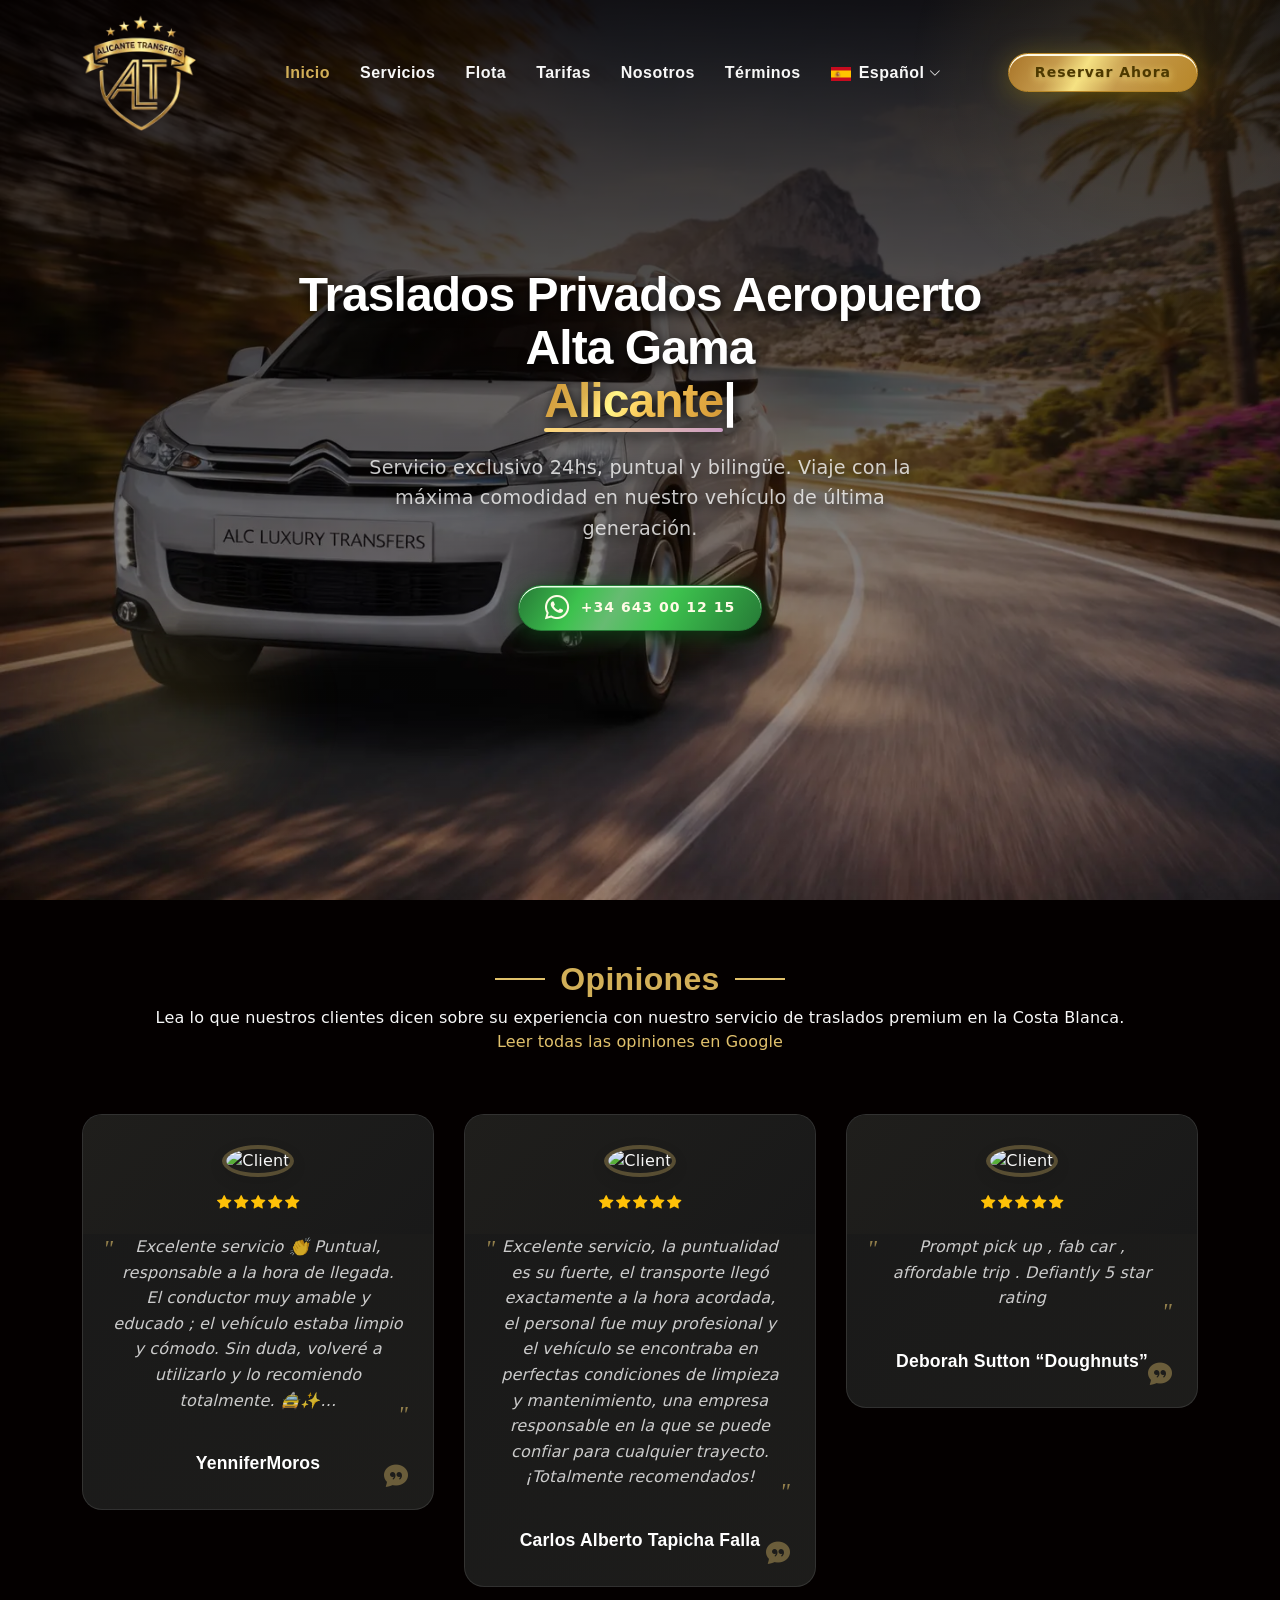
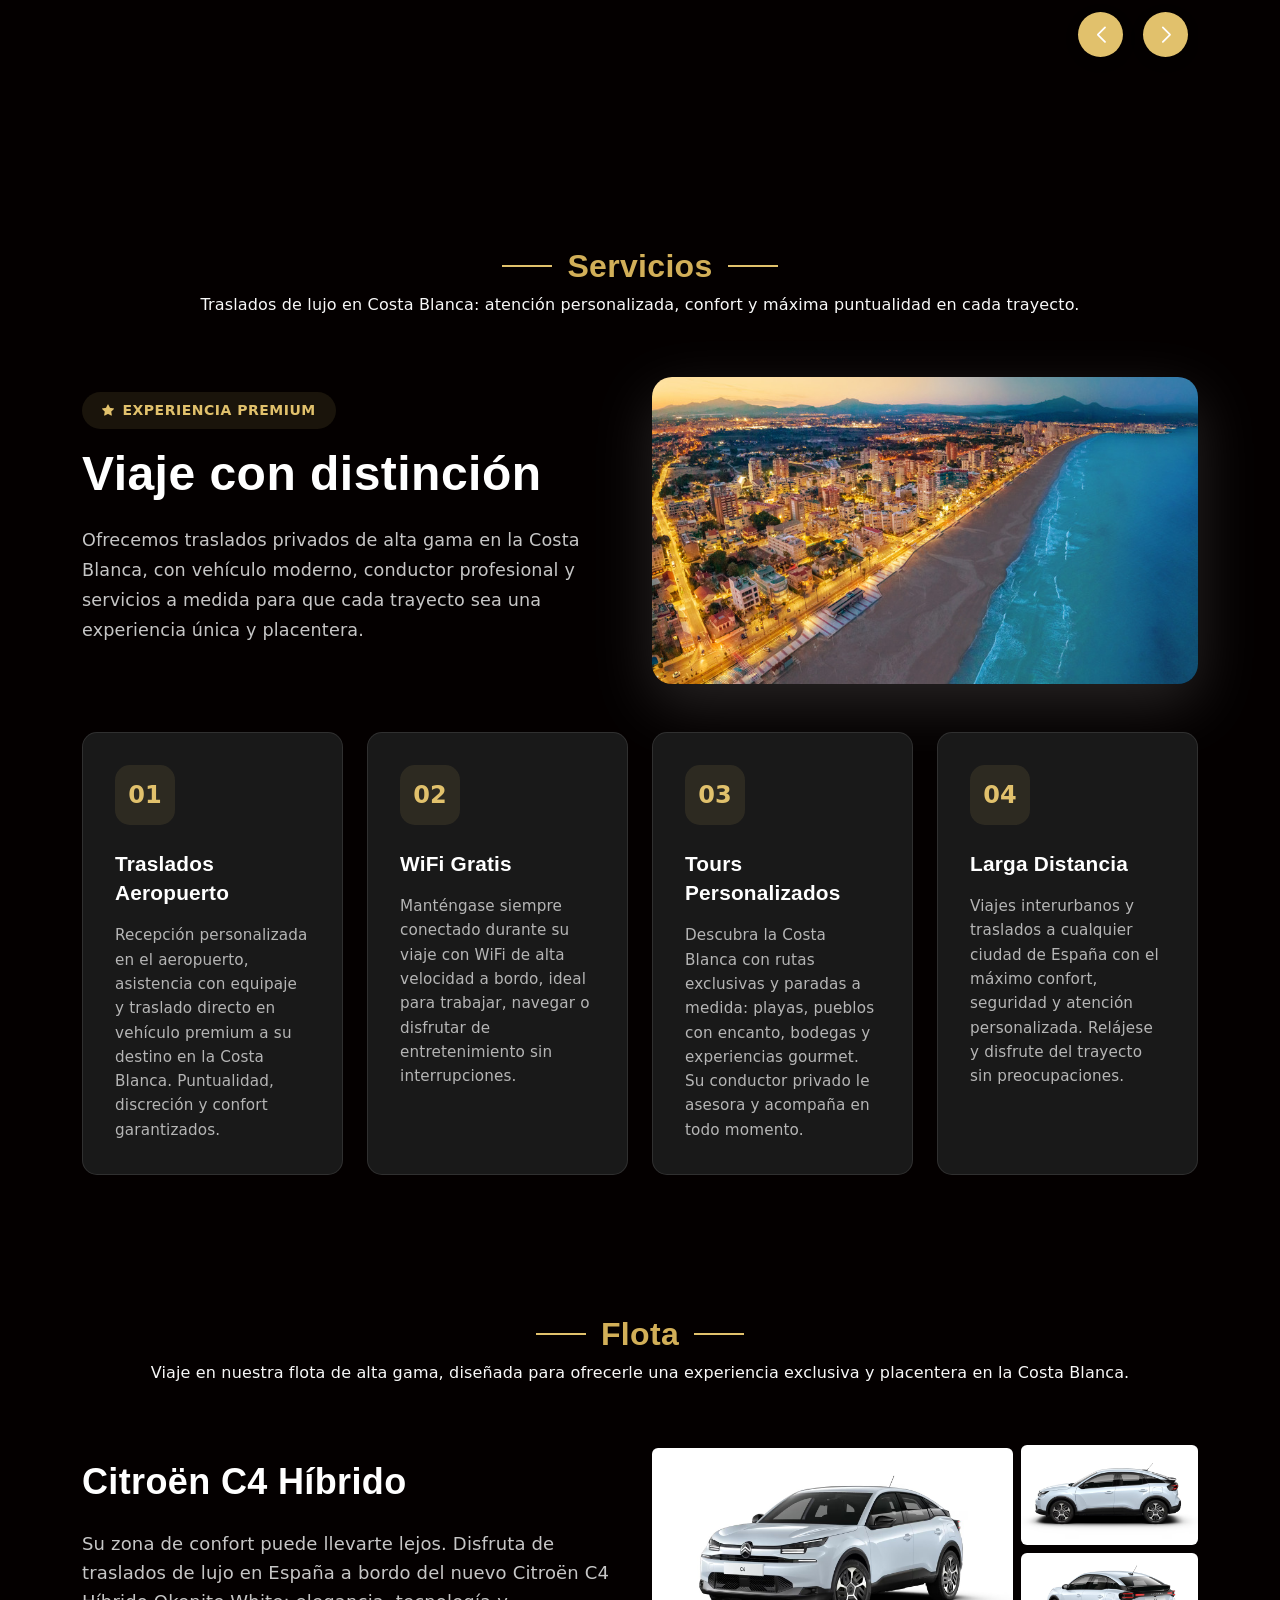
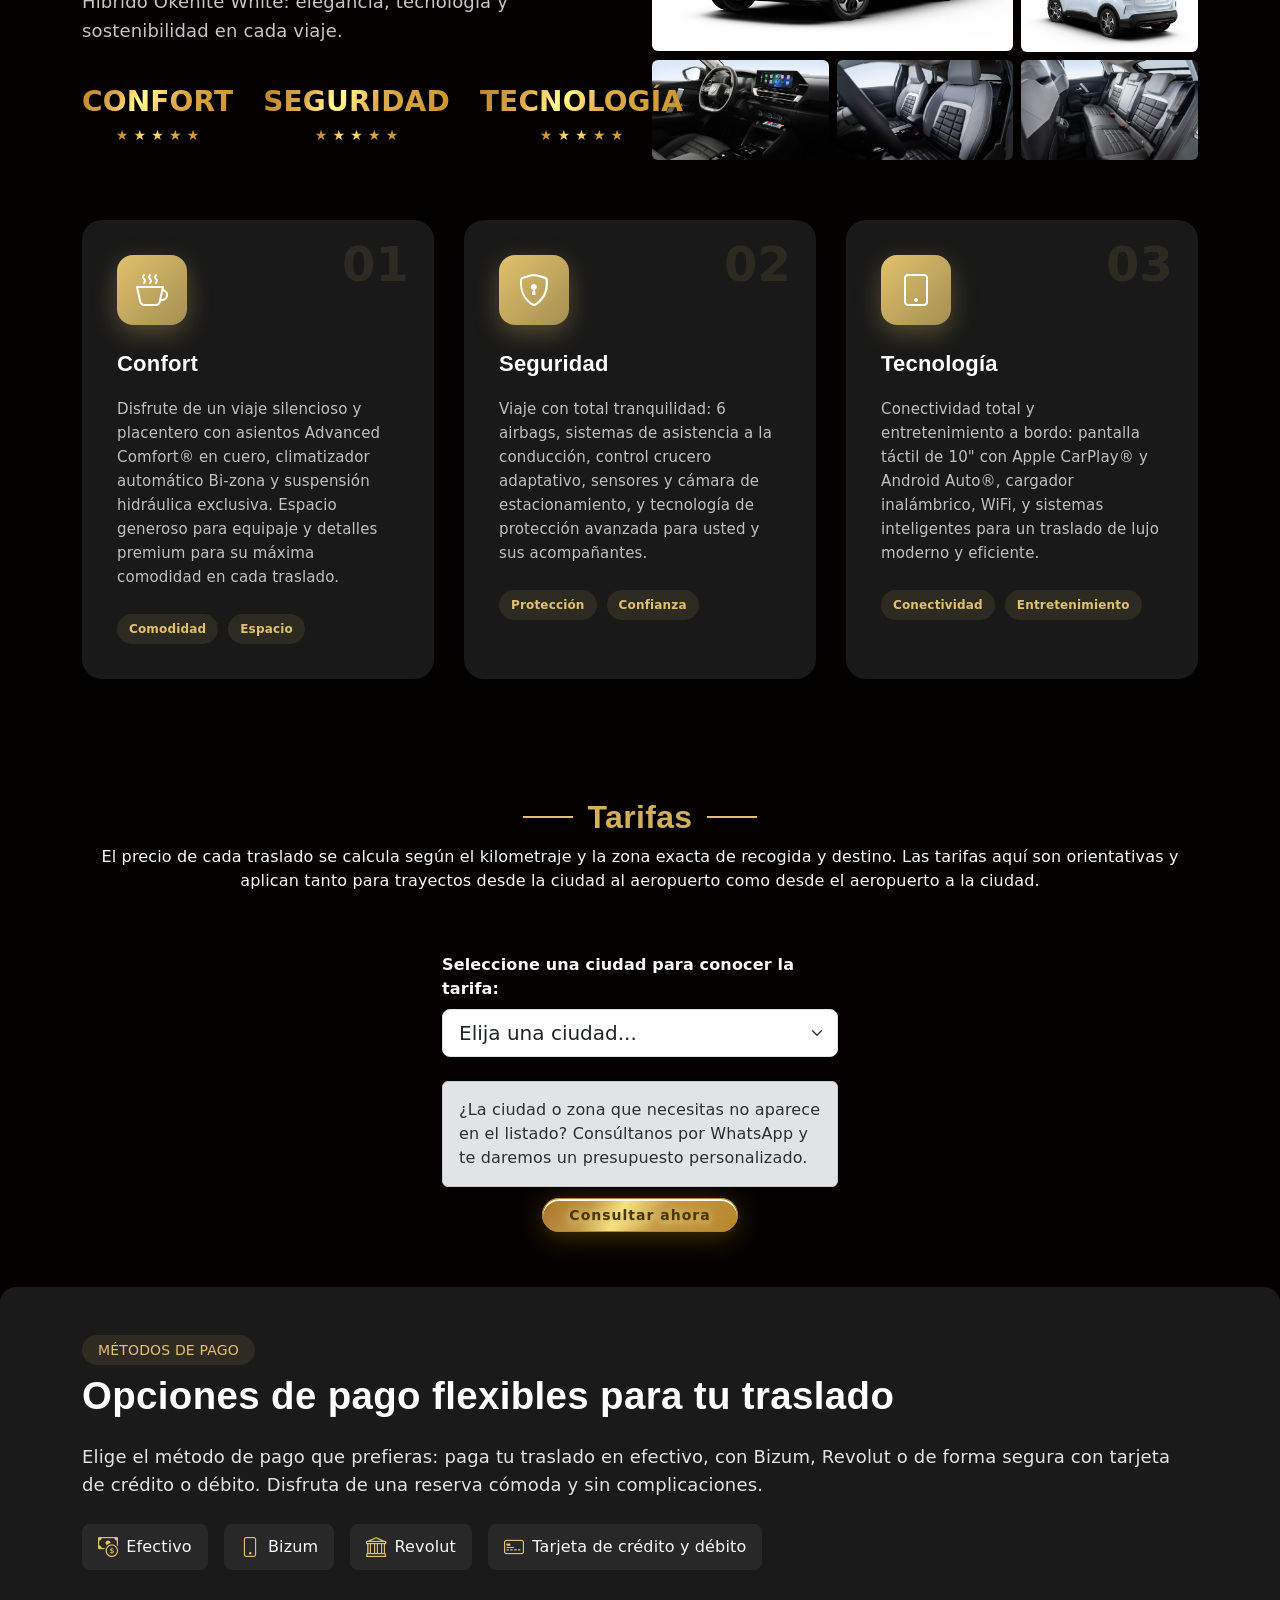
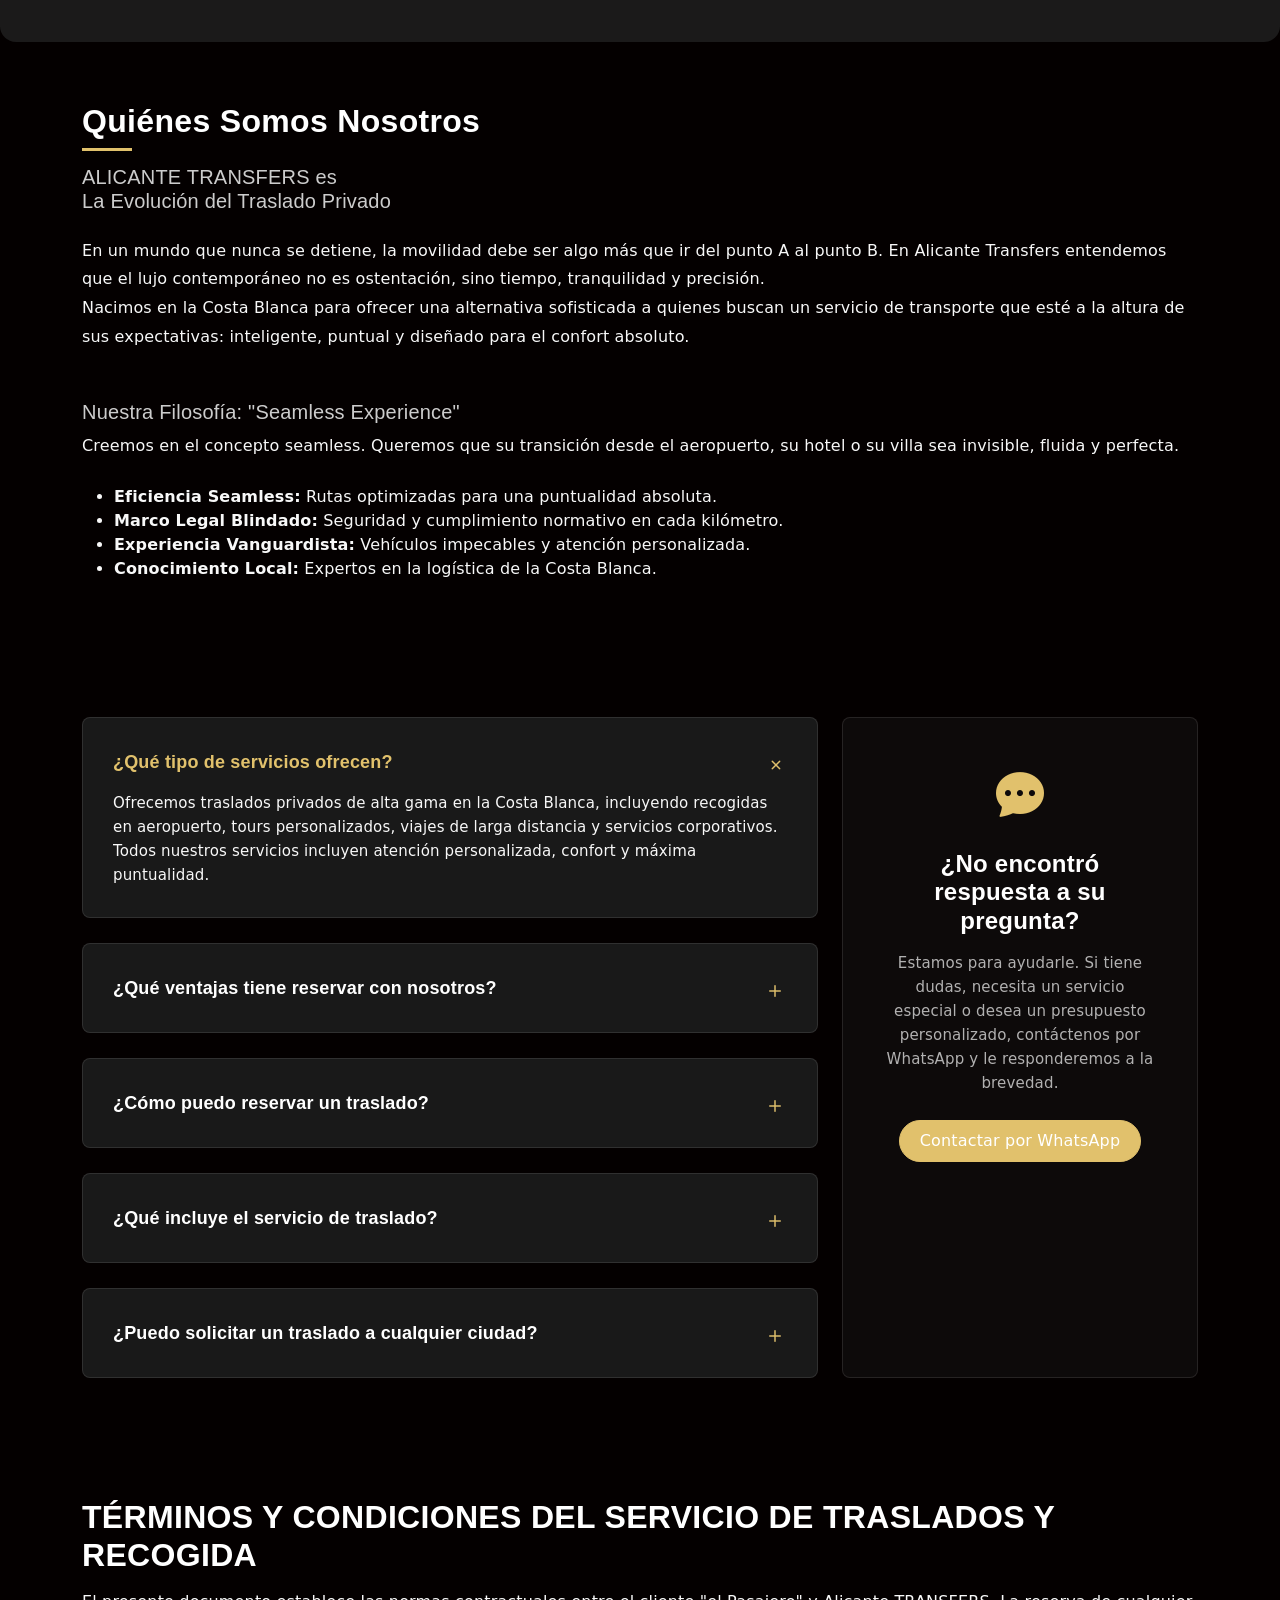
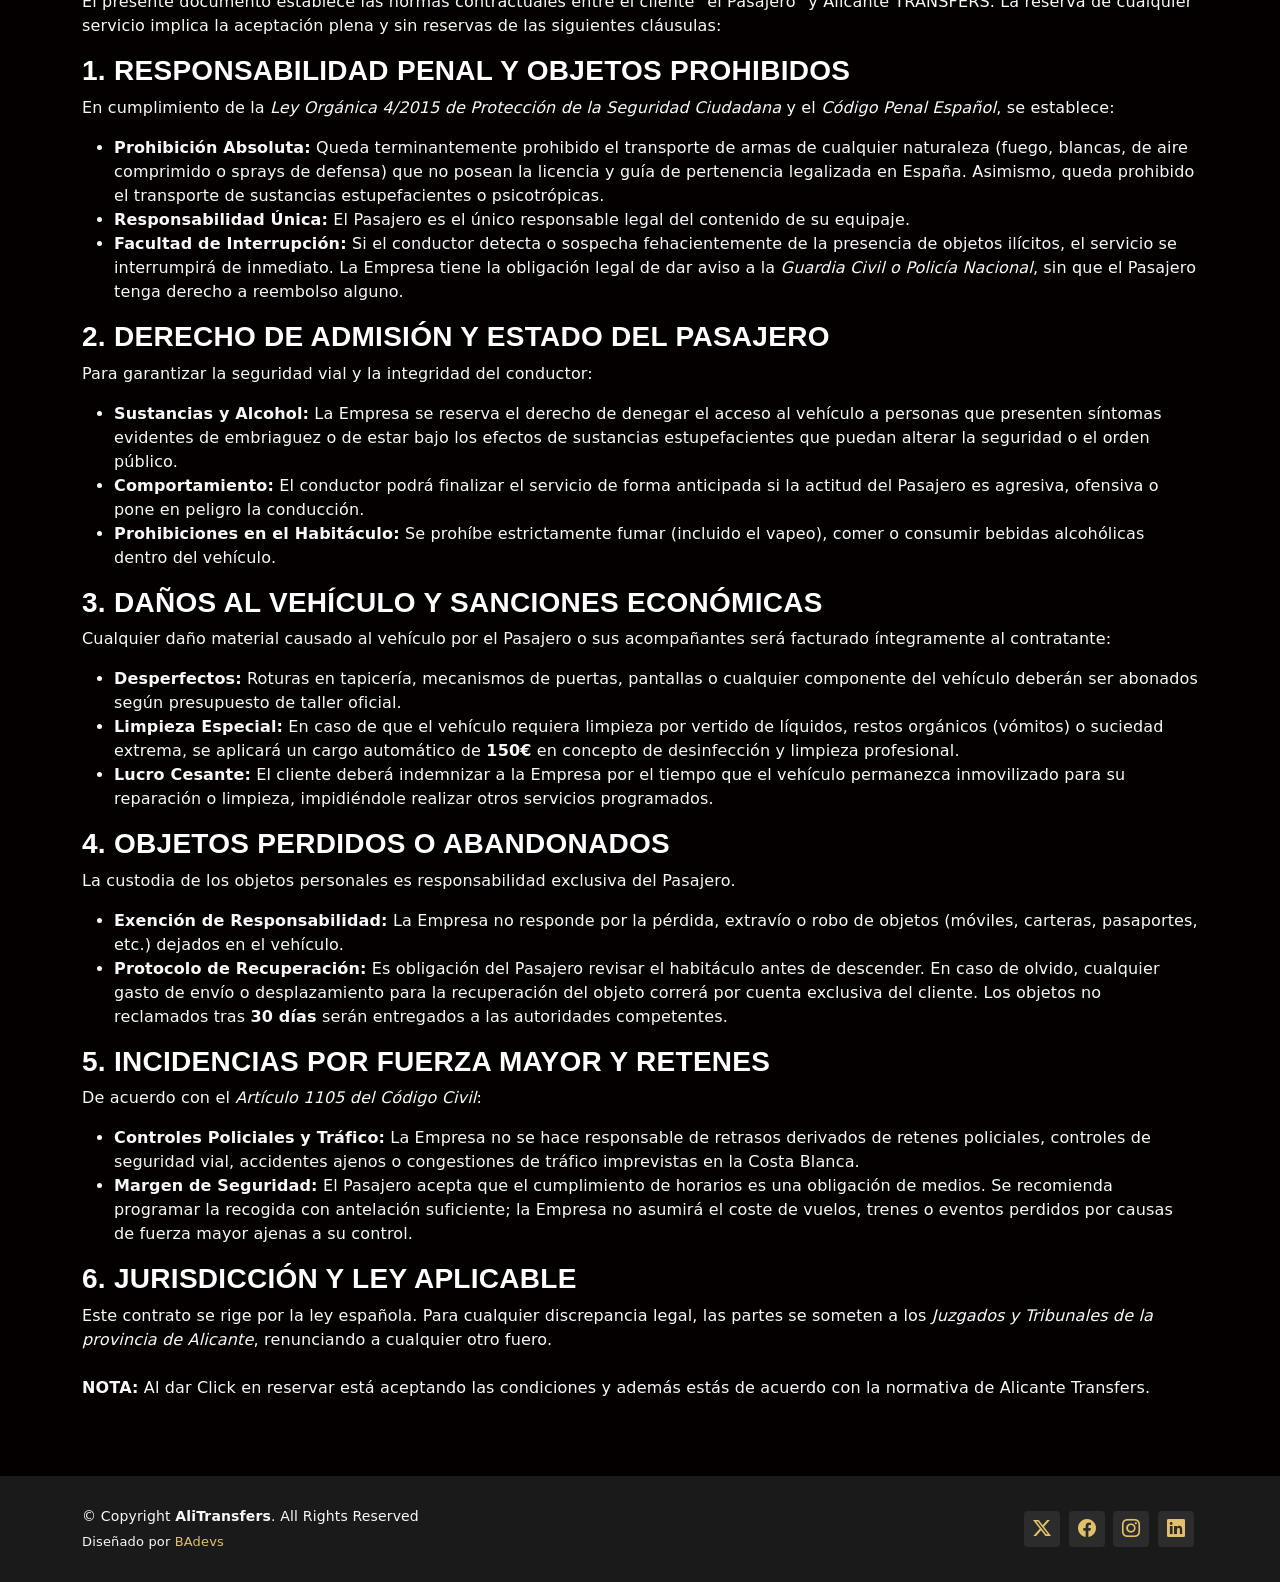
==== commit 97fe1e88: "." ====
--- a/es/index.html
+++ b/es/index.html
@@ -696,6 +696,44 @@
 
     </section><!-- /Pricing Section -->
 
+    <!-- Call To Action Section -->
+    <section id="call-to-action" class="call-to-action section light-background">
+
+      <div class="container" data-aos="fade-up" data-aos-delay="100">
+
+        <div class="advertise-1 d-flex flex-column flex-lg-row gap-4 align-items-center position-relative">
+
+          <div class="content-left flex-grow-1" data-aos="fade-right" data-aos-delay="200">
+            <span class="badge text-uppercase mb-2">Métodos de Pago</span>
+            <h2>Opciones de pago flexibles para tu traslado</h2>
+            <p class="my-4">Elige el método de pago que prefieras: paga tu traslado en efectivo, con Bizum, Revolut o de forma segura con tarjeta de crédito o débito. Disfruta de una reserva cómoda y sin complicaciones.</p>
+
+            <div class="features d-flex flex-wrap gap-3 mb-4">
+              <div class="feature-item">
+                <i class="bi bi-cash-coin"></i>
+                <span>Efectivo</span>
+              </div>
+              <div class="feature-item">
+                <i class="bi bi-phone"></i>
+                <span>Bizum</span>
+              </div>
+              <div class="feature-item">
+                <i class="bi bi-bank"></i>
+                <span>Revolut</span>
+              </div>
+              <div class="feature-item">
+                <i class="bi bi-credit-card-2-front"></i>
+                <span>Tarjeta de crédito y débito</span>
+              </div>
+            </div>
+          </div>
+
+        </div>
+
+      </div>
+
+    </section><!-- /Call To Action Section -->
+
     <!-- About Section -->
     <section id="nosotros" class="about section">
 
--- a/assets/css/main.css
+++ b/assets/css/main.css
@@ -764,7 +764,7 @@
   padding-bottom: 60px;
   background-image:
   linear-gradient(0deg, color-mix(in srgb, #000000, transparent 75%) 0%, var(--background-color) 115%, color-mix(in srgb, #000000, transparent 85%) 100%),
-  url(/assets/img/misc/background.png);
+  url(/assets/img/misc/background.webp);
   background-size: cover;
   background-repeat: no-repeat;
 }
@@ -1111,7 +1111,7 @@
   .hero {
     background-image:
     linear-gradient(0deg, color-mix(in srgb, #000000, transparent 75%) 0%, var(--background-color) 115%, color-mix(in srgb, #000000, transparent 85%) 100%),
-    url(/assets/img/misc/background-m.png);
+    url(/assets/img/misc/background-m.webp);
     background-size: cover;
     min-height: 100vh;
   }
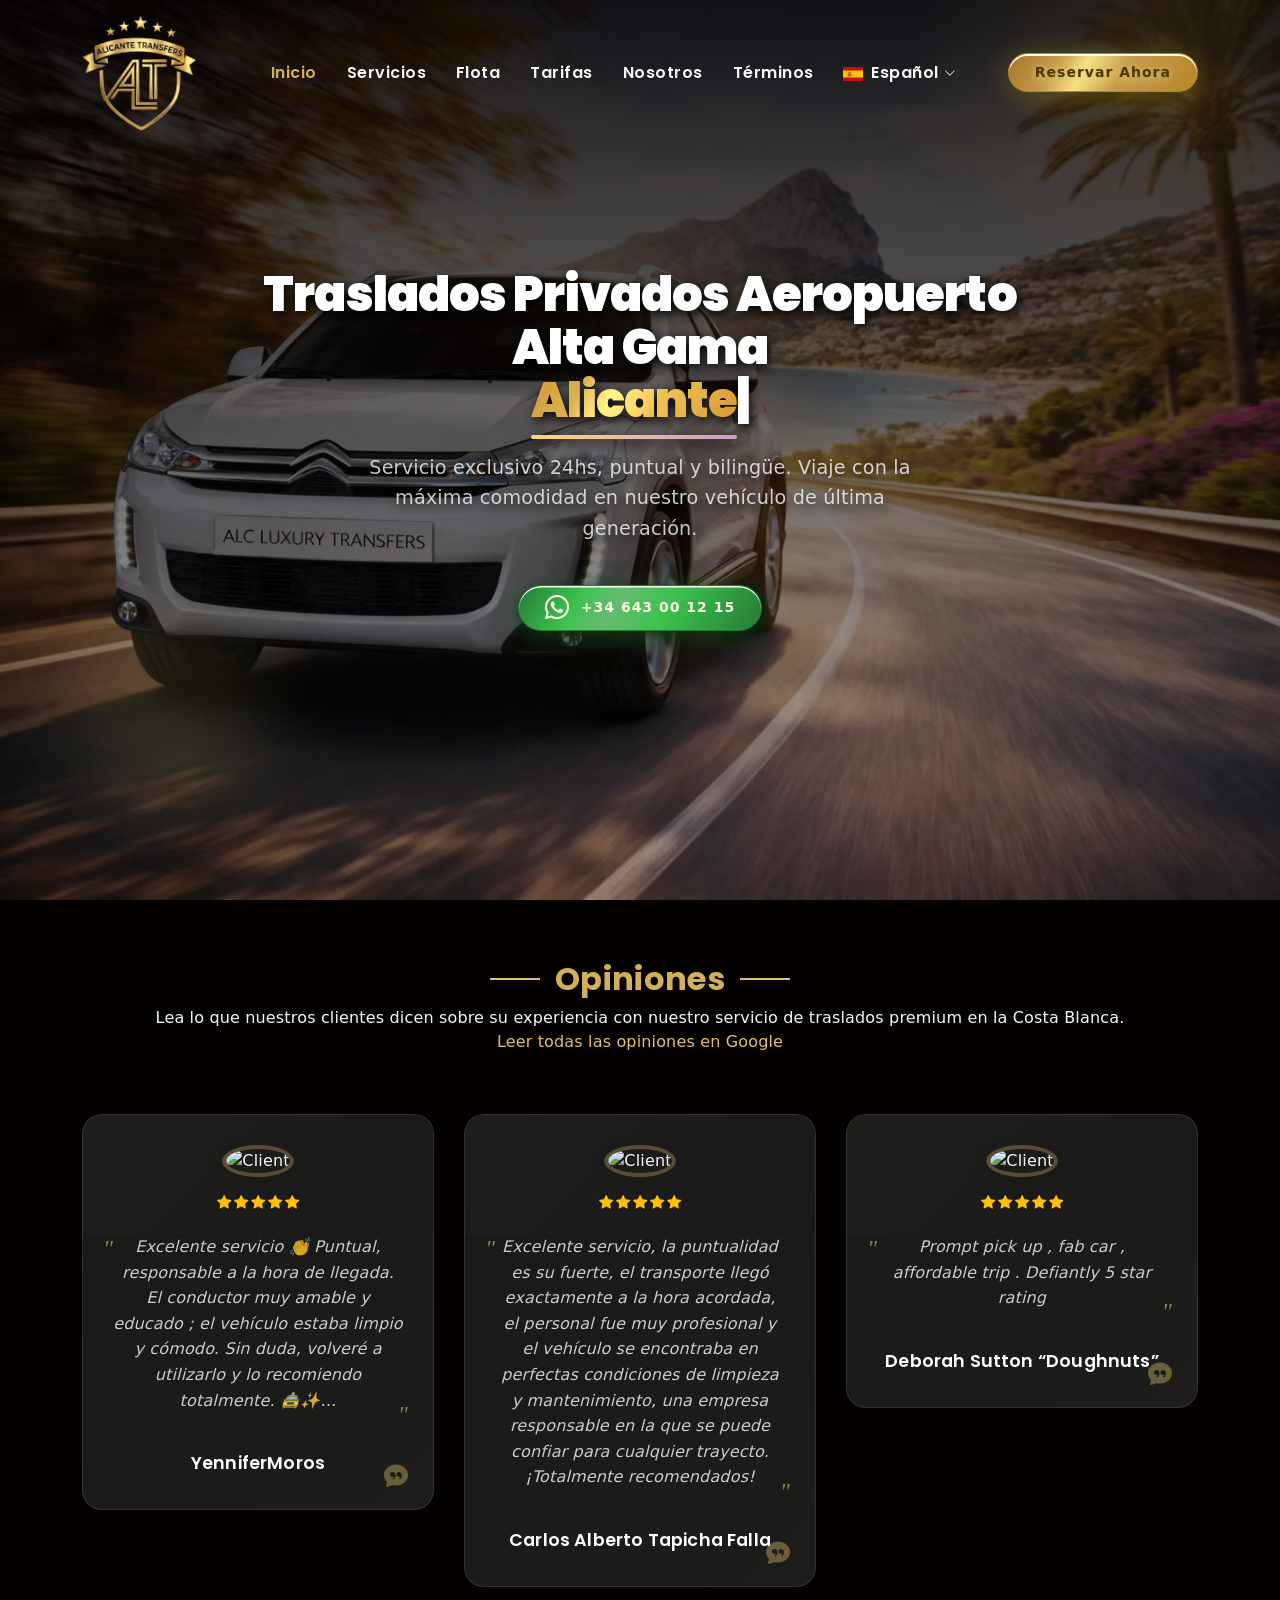
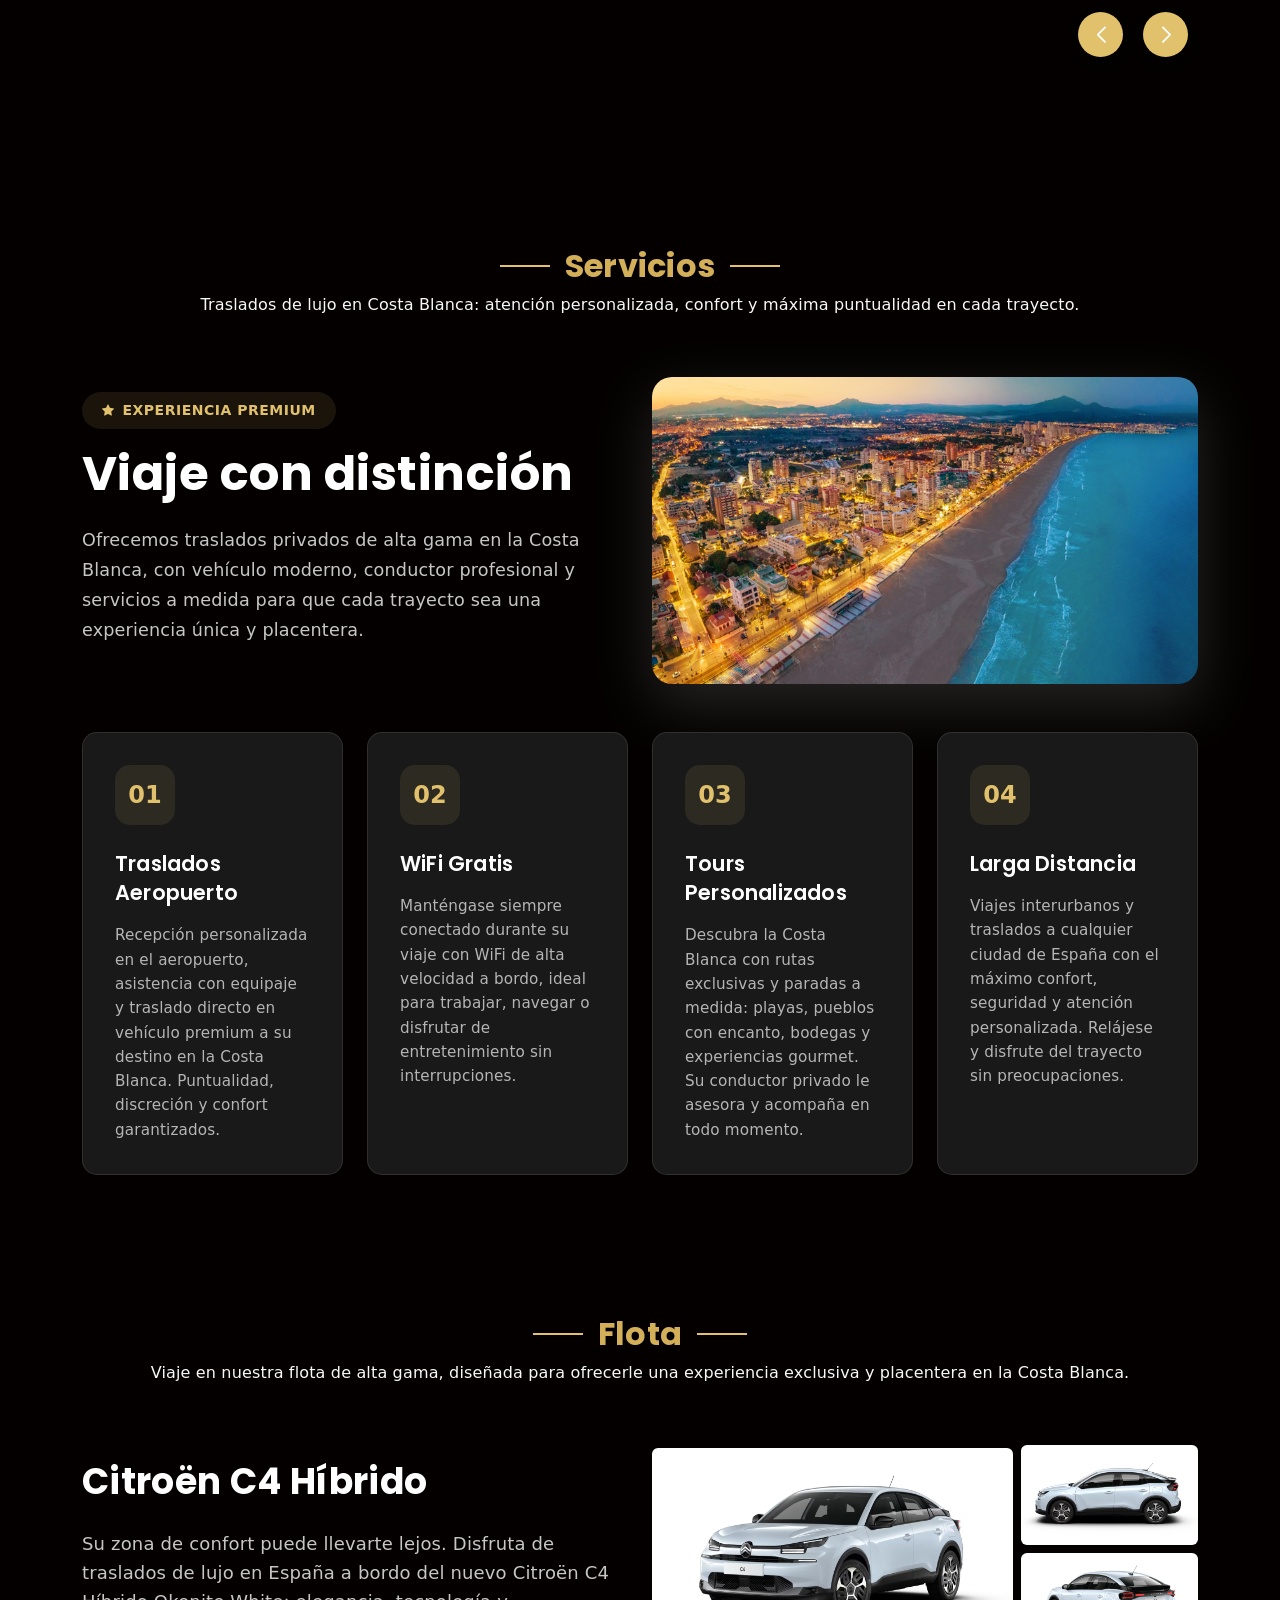
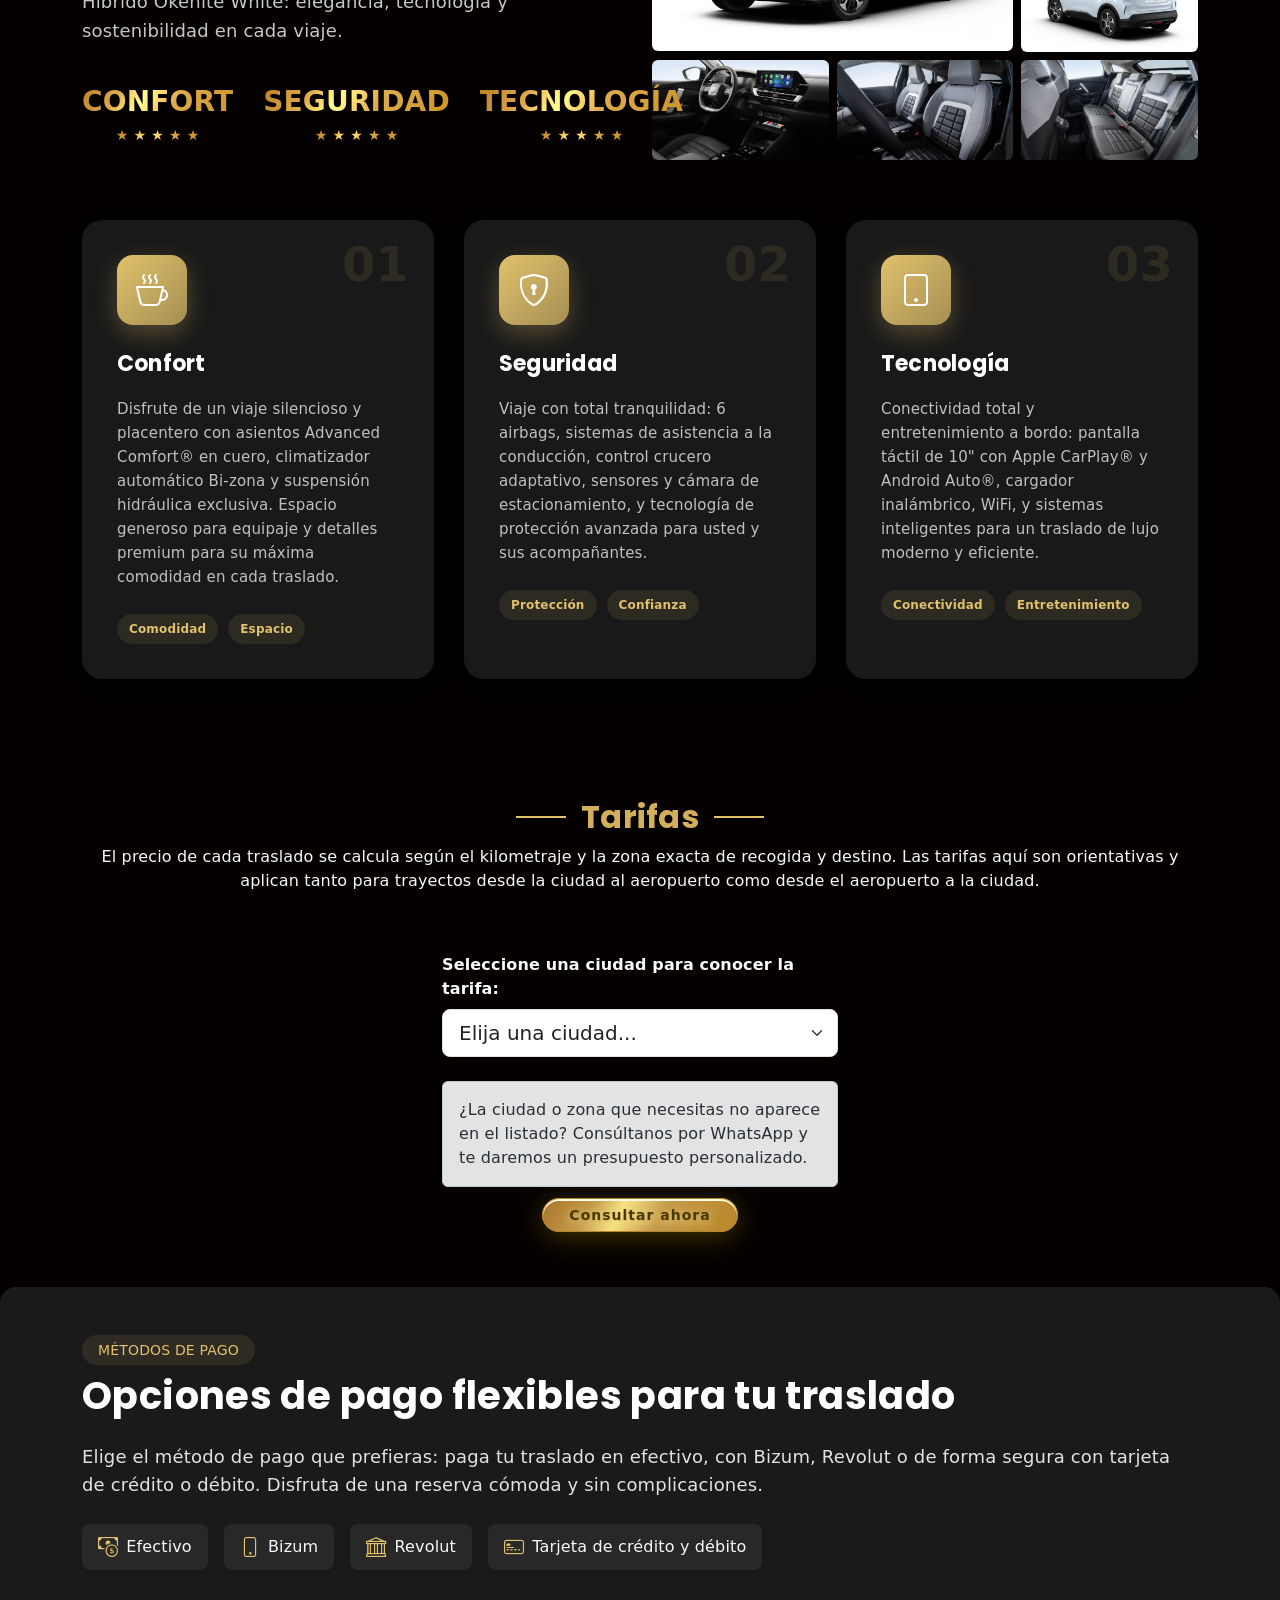
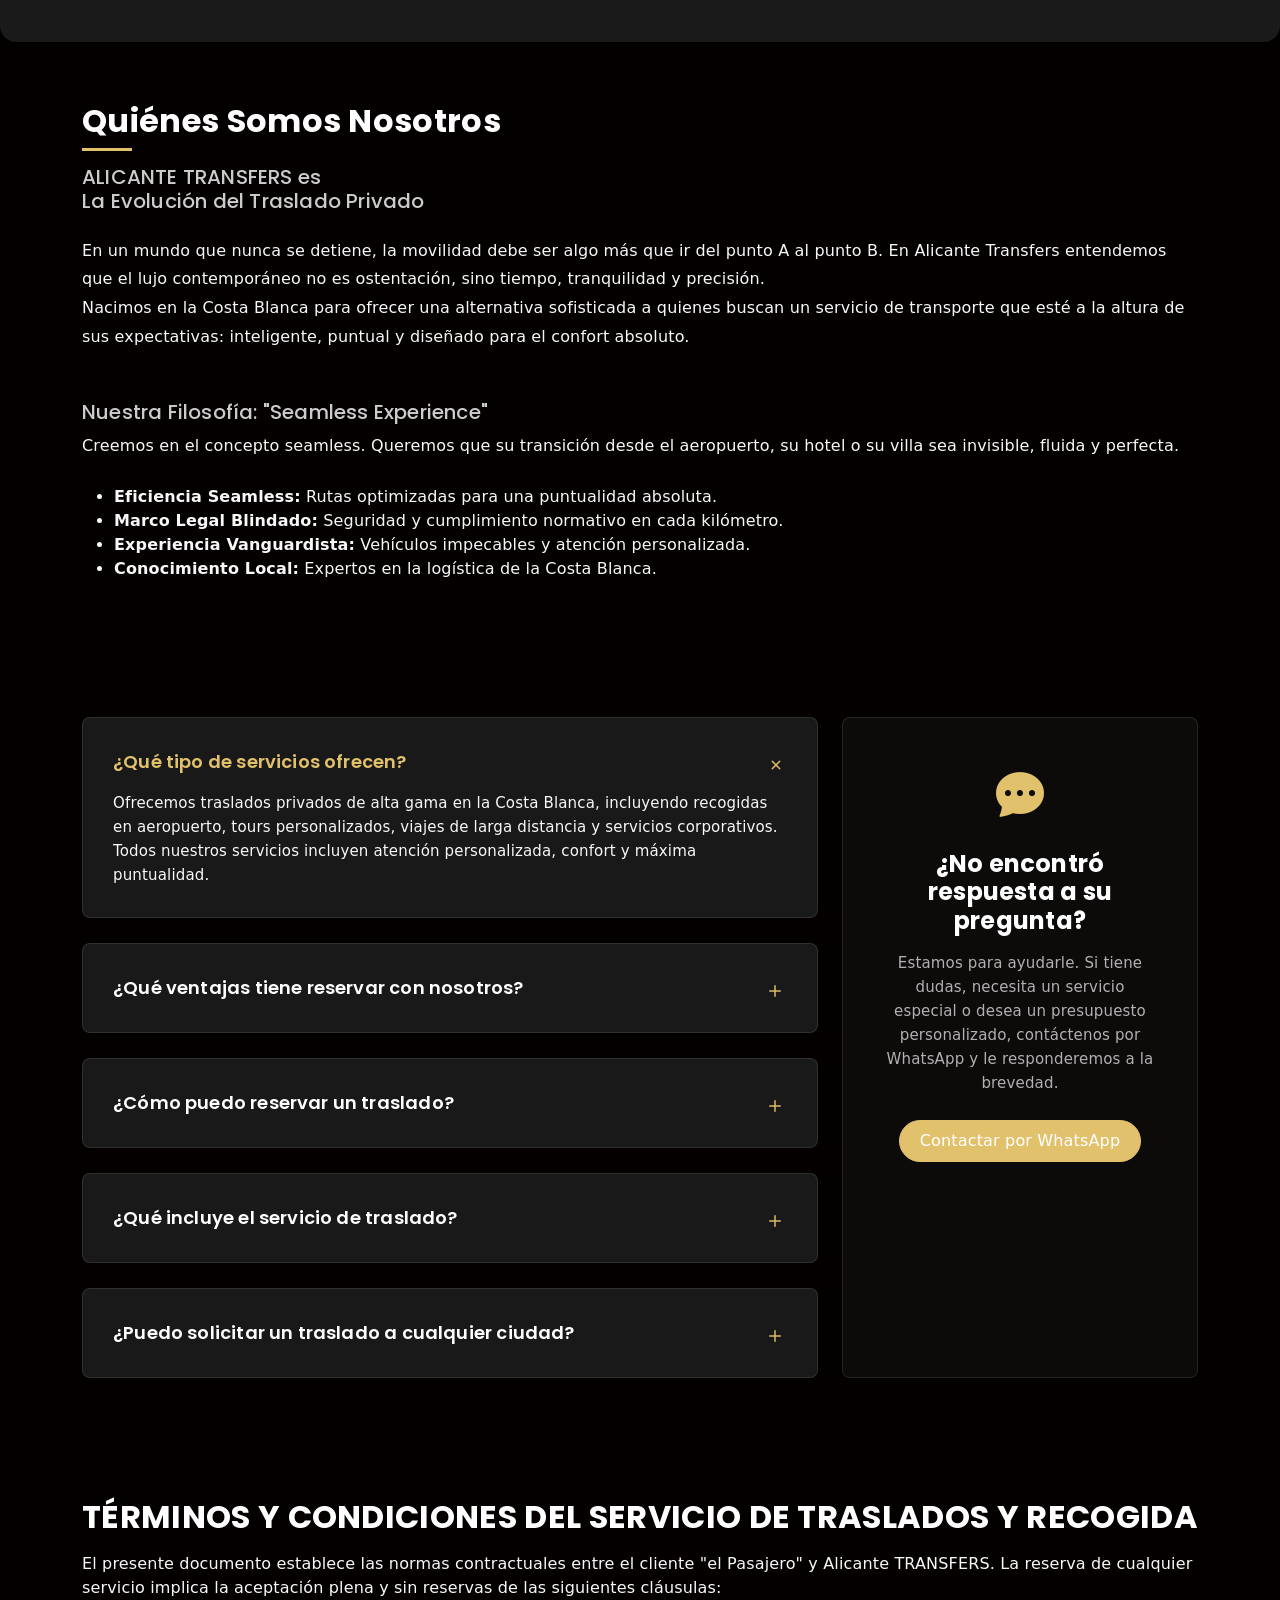
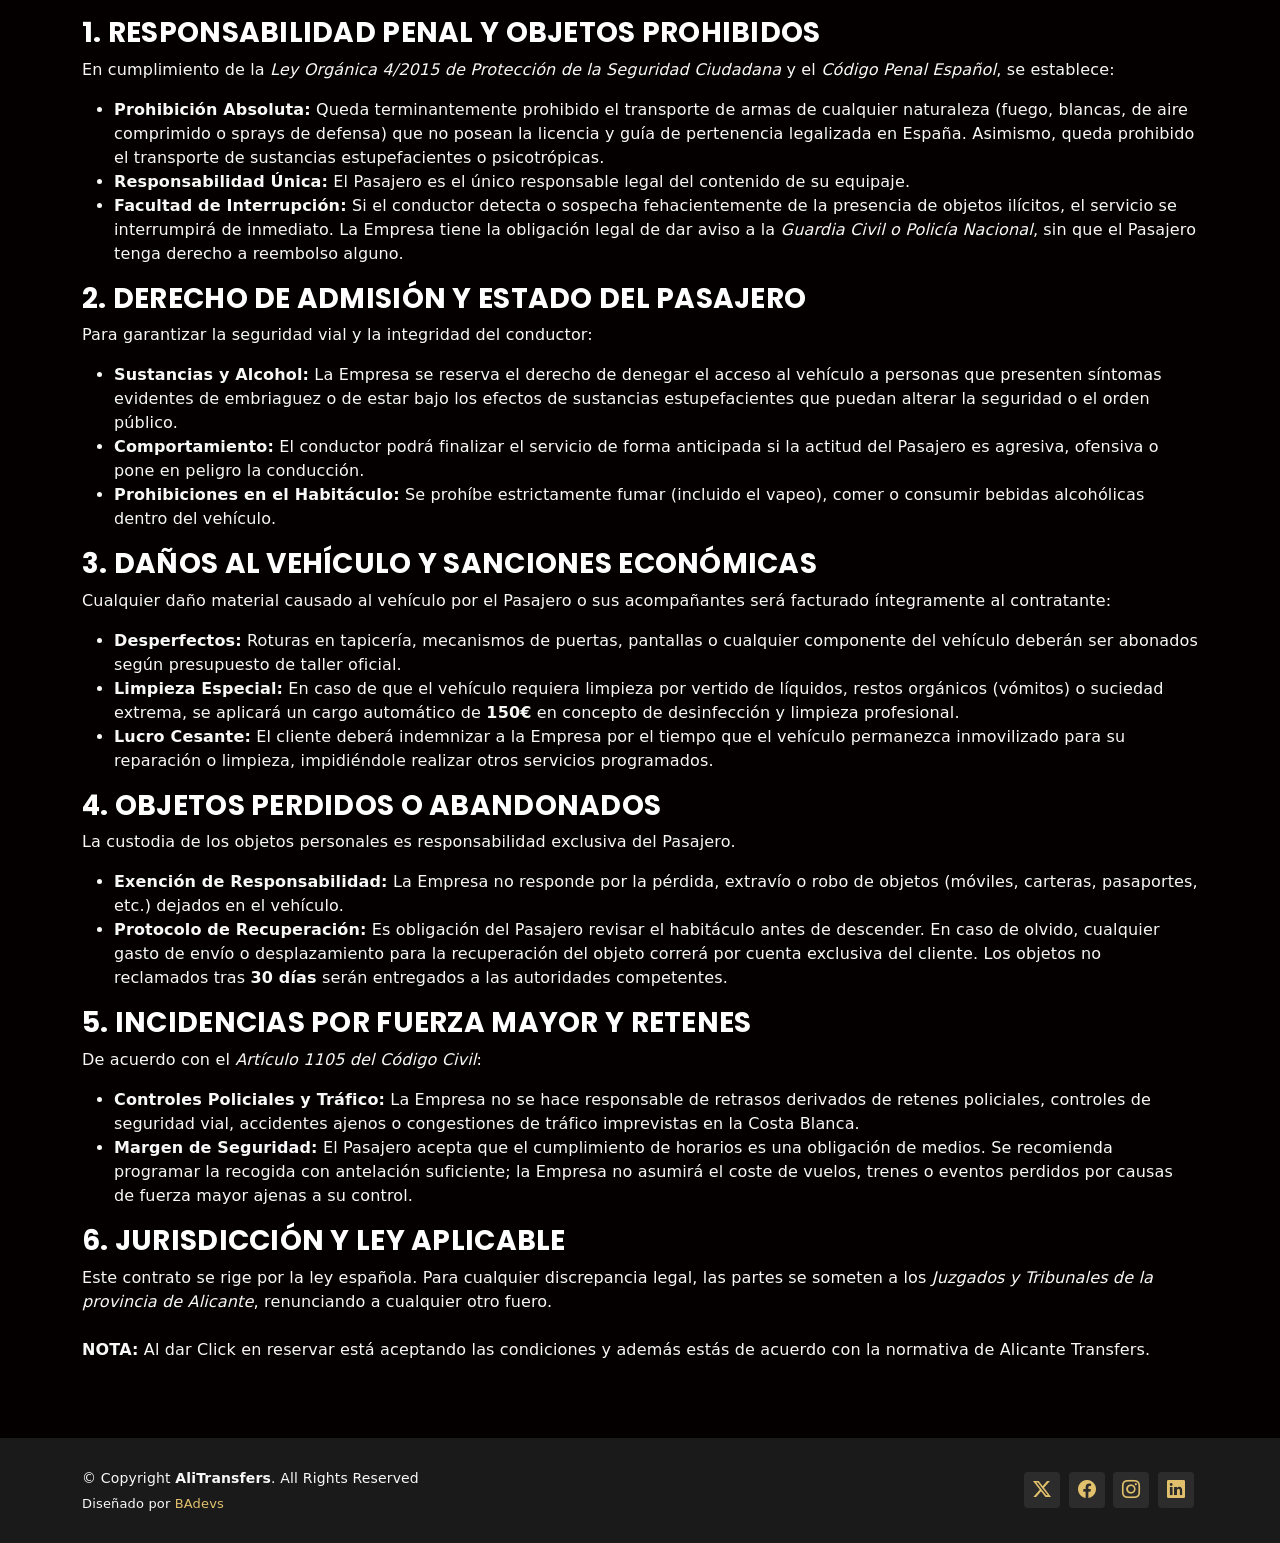
==== commit 5749117e: "." ====
--- a/es/index.html
+++ b/es/index.html
@@ -24,7 +24,21 @@
   <link rel="alternate" href="https://alitransfers.com/es/" hreflang="es">
   <link rel="alternate" href="https://alitransfers.com/" hreflang="x-default">
   <meta name="robots" content="index, follow">
-  <!-- Google Tag Manager -->
+
+  <!-- Preload Poppins font for headings (critical for LCP) -->
+  <link rel="preload" href="https://fonts.googleapis.com/css2?family=Poppins:wght@700;900&display=swap" as="style" onload="this.rel='stylesheet'">
+  <noscript><link rel="stylesheet" href="https://fonts.googleapis.com/css2?family=Poppins:wght@700;900&display=swap"></noscript>
+
+  <!-- Inline critical CSS for hero section and h1 -->
+  <style>
+    .hero {padding-top:120px;min-height:100vh;display:flex;align-items:center;position:relative;padding-bottom:60px;background-image:linear-gradient(0deg,color-mix(in srgb,#000,transparent 75%) 0%,var(--background-color) 115%,color-mix(in srgb,#000,transparent 85%) 100%),url(/assets/img/misc/background.webp);background-size:cover;background-repeat:no-repeat;}
+    .hero .hero-wrapper {width:100%;max-width:900px;margin:0 auto;}
+    .hero .hero-title {font-family:'Poppins',sans-serif;font-size:48px;font-weight:900;color:#fff;line-height:1.1;margin-bottom:25px;letter-spacing:-0.02em;filter:drop-shadow(2px 4px 6px black);}
+    @media (max-width:768px){.hero .hero-title{font-size:36px;}}
+    @media (max-width:575px){.hero .hero-title{font-size:28px;}}
+    .hero .hero-title .typed{background:linear-gradient(120deg,#bc8937 0%,#c39f4c 25%,#f1db7e 40%,#d6ad50 60%,#bc8937 100%);-webkit-background-clip:text;-webkit-text-fill-color:transparent;background-clip:text;color:transparent;position:relative;font-weight:900;text-shadow:0 1px 2px #b78628,0 2px 6px #fffbe6,0 0.5px 0 #fffbe6,0 0 8px rgba(255,215,0,0.15),0 1.5px 0 #f6e283 inset;filter:brightness(1.08) contrast(1.1);}
+    .hero .hero-title .typed::after{content:"";position:absolute;bottom:-5px;left:0;width:100%;height:4px;background:linear-gradient(135deg,#e1c16c 0%,color-mix(in srgb,#e1c16c,#8b5cf6 50%) 100%);border-radius:2px;}
+  </style>
 
   <!-- Datos estructurados LocalBusiness -->
   <script type="application/ld+json">
@@ -920,16 +934,16 @@
   <a href="#" id="scroll-top" class="scroll-top d-flex align-items-center justify-content-center"><i class="bi bi-arrow-up-short"></i></a>
 
   <!-- Vendor JS Files -->
-  <script src="../assets/vendor/bootstrap/js/bootstrap.bundle.min.js"></script>
-  <script src="../assets/vendor/php-email-form/validate.js"></script>
-  <script src="../assets/vendor/aos/aos.js"></script>
-  <script src="../assets/vendor/glightbox/js/glightbox.min.js"></script>
-  <script src="../assets/vendor/purecounter/purecounter_vanilla.js"></script>
-  <script src="../assets/vendor/typed.js/typed.umd.js"></script>
-  <script src="../assets/vendor/swiper/swiper-bundle.min.js"></script>
+  <script src="../assets/vendor/bootstrap/js/bootstrap.bundle.min.js" defer></script>
+  <script src="../assets/vendor/php-email-form/validate.js" defer></script>
+  <script src="../assets/vendor/aos/aos.js" defer></script>
+  <script src="../assets/vendor/glightbox/js/glightbox.min.js" defer></script>
+  <script src="../assets/vendor/purecounter/purecounter_vanilla.js" defer></script>
+  <script src="../assets/vendor/typed.js/typed.umd.js" defer></script>
+  <script src="../assets/vendor/swiper/swiper-bundle.min.js" defer></script>
 
   <!-- Main JS File -->
-  <script src="../assets/js/main.js"></script>
+  <script src="../assets/js/main.js" defer></script>
 
 </body>
 
